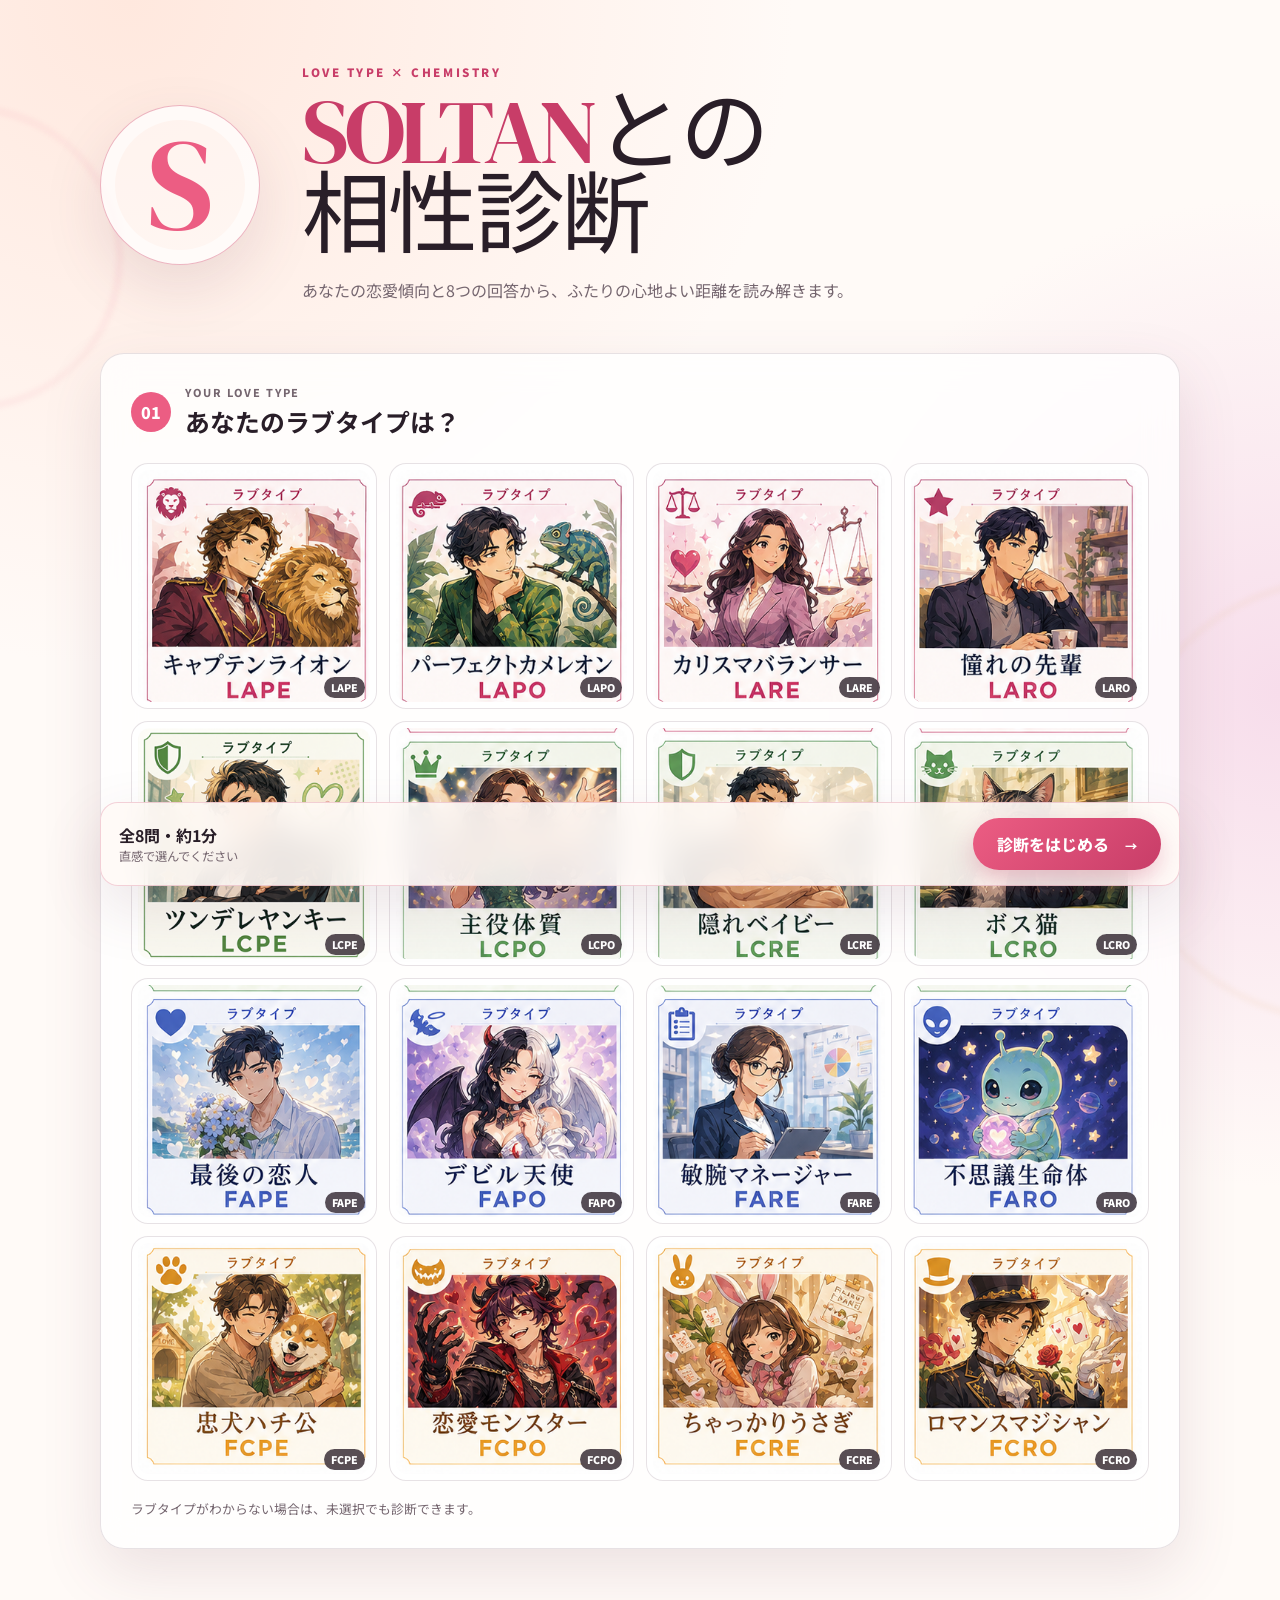
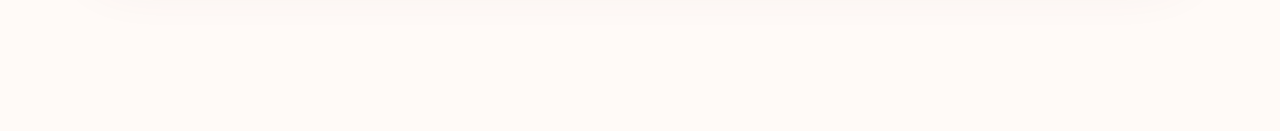
==== sites/soltan/index.html @ bca862c4 "Add soltan compatibility diagnosis site" ====
<!doctype html>
<html lang="ja">
  <head>
    <meta charset="UTF-8" />
    <meta name="viewport" content="width=device-width, initial-scale=1.0" />
    <meta name="description" content="ラブタイプと8つの質問から、推しライバーとの相性を診断します。" />
    <title>SOLTAN 相性診断</title>
    <link rel="preconnect" href="https://fonts.googleapis.com" />
    <link rel="preconnect" href="https://fonts.gstatic.com" crossorigin />
    <link href="https://fonts.googleapis.com/css2?family=DM+Serif+Display&family=Noto+Sans+JP:wght@400;500;700;900&display=swap" rel="stylesheet" />
    <link rel="stylesheet" href="styles.css" />
  </head>
  <body>
    <div class="ambient ambient-a" aria-hidden="true"></div>
    <div class="ambient ambient-b" aria-hidden="true"></div>

    <main class="app-shell">
      <section class="intro-view" id="introView">
        <header class="hero">
          <div class="hero-mark" aria-hidden="true">S</div>
          <div>
            <p class="eyebrow">LOVE TYPE × CHEMISTRY</p>
            <h1><span>SOLTAN</span>との<br />相性診断</h1>
            <p class="lead">あなたの恋愛傾向と8つの回答から、ふたりの心地よい距離を読み解きます。</p>
          </div>
        </header>

        <section class="selection-panel" aria-labelledby="loveHeading">
          <div class="section-heading">
            <span>01</span>
            <div>
              <p>YOUR LOVE TYPE</p>
              <h2 id="loveHeading">あなたのラブタイプは？</h2>
            </div>
          </div>
          <div class="love-grid" id="loveOptions"></div>
          <p class="selection-note">ラブタイプがわからない場合は、未選択でも診断できます。</p>
        </section>

        <div class="start-strip">
          <div><strong>全8問・約1分</strong><span>直感で選んでください</span></div>
          <button class="primary-button" id="startButton" type="button">診断をはじめる <span>→</span></button>
        </div>
      </section>

      <section class="quiz-view is-hidden" id="quizView" aria-live="polite">
        <header class="quiz-header">
          <button class="text-button" id="quitButton" type="button">← 最初に戻る</button>
          <span id="questionCounter">01 / 08</span>
        </header>
        <div class="progress-track"><div class="progress-fill" id="progressFill"></div></div>
        <article class="question-card">
          <p class="eyebrow">CHEMISTRY QUESTION</p>
          <h2 id="questionText"></h2>
          <div class="scale-labels"><span id="leftLabel"></span><span id="rightLabel"></span></div>
          <div class="answer-row" id="answerRow"></div>
        </article>
        <div class="quiz-actions">
          <button class="secondary-button" id="backButton" type="button">戻る</button>
          <button class="text-button" id="skipButton" type="button">スキップ</button>
        </div>
      </section>

      <section class="result-view is-hidden" id="resultView" aria-live="polite">
        <header class="result-heading">
          <p class="eyebrow">YOUR CHEMISTRY RESULT</p>
          <h2 id="resultCatch"></h2>
        </header>
        <div class="result-grid">
          <section class="score-card">
            <div class="score-ring" id="scoreRing"><div><strong id="scoreValue">0</strong><span>%</span></div></div>
            <p id="rankLabel"></p>
            <div class="type-chip" id="selectedType"></div>
          </section>
          <section class="result-copy-card">
            <p class="result-lead" id="resultLead"></p>
            <div class="insight-list" id="insightList"></div>
          </section>
        </div>
        <section class="axis-card">
          <div class="section-heading compact">
            <span>02</span><div><p>CHEMISTRY BALANCE</p><h2>ふたりの相性バランス</h2></div>
          </div>
          <div class="radar-wrap">
            <canvas id="radarCanvas" aria-label="ライバーとあなたの性格値比較レーダーチャート"></canvas>
            <div class="radar-legend" aria-hidden="true">
              <span class="legend-user">あなた</span>
              <span class="legend-liver">ライバー</span>
            </div>
          </div>
        </section>
        <section class="share-card-section">
          <div class="section-heading compact">
            <span>03</span><div><p>SAVE &amp; SHARE</p><h2>診断結果カード</h2></div>
          </div>
          <p class="share-description">画像を保存して、配信コメントやSNSで結果をシェアできます。</p>
          <div class="result-card-frame">
            <img id="resultCardImage" alt="SOLTAN相性診断の結果カード" />
          </div>
          <button class="primary-button card-download" id="downloadButton" type="button">結果カードを保存</button>
        </section>
        <div class="result-actions">
          <button class="primary-button" id="copyButton" type="button">結果をコピー</button>
          <button class="secondary-button" id="restartButton" type="button">もう一度診断</button>
        </div>
        <p class="provisional-note">※ 現在はライバー側の性格値に仮データを使用しています。</p>
      </section>
    </main>
    <script src="app.js"></script>
  </body>
</html>
---- sites/soltan/styles.css ----
:root {
  --ink: #291e28;
  --muted: #75666f;
  --paper: #fffaf7;
  --panel: rgba(255,255,255,.78);
  --pink: #ec5d83;
  --pink-dark: #c83d68;
  --peach: #ffb78f;
  --gold: #dca653;
  --line: rgba(84,49,70,.14);
  --shadow: 0 22px 60px rgba(107,62,82,.13);
}
* { box-sizing: border-box; }
html { scroll-behavior: smooth; }
body { margin: 0; min-height: 100vh; color: var(--ink); font-family: "Noto Sans JP", sans-serif; background: radial-gradient(circle at 10% 0%, #ffe8de 0, transparent 32%), radial-gradient(circle at 100% 40%, #f7ddeb 0, transparent 30%), var(--paper); }
button { font: inherit; }
.ambient { position: fixed; z-index: -1; border-radius: 50%; filter: blur(3px); opacity: .5; }
.ambient-a { width: 300px; height: 300px; top: 12%; left: -180px; border: 1px solid var(--pink); }
.ambient-b { width: 440px; height: 440px; right: -280px; bottom: -120px; border: 1px solid var(--gold); }
.app-shell { width: min(1080px, calc(100% - 32px)); margin: 0 auto; padding: 64px 0 80px; }
.is-hidden { display: none !important; }
.hero { display: grid; grid-template-columns: 160px 1fr; align-items: center; gap: 42px; margin-bottom: 48px; }
.hero-mark { display: grid; place-items: center; width: 160px; height: 160px; border: 1px solid rgba(200,61,104,.35); border-radius: 50%; color: var(--pink); font: 8rem/1 "DM Serif Display", serif; background: rgba(255,255,255,.42); box-shadow: inset 0 0 0 14px rgba(255,255,255,.55), var(--shadow); }
.eyebrow { margin: 0 0 10px; color: var(--pink-dark); font-size: .72rem; font-weight: 900; letter-spacing: .22em; }
h1,h2,p { margin-top: 0; }
h1 { margin-bottom: 18px; font: 400 clamp(2.8rem, 7vw, 5.8rem)/.93 "DM Serif Display", "Noto Sans JP", serif; letter-spacing: -.04em; }
h1 span { color: var(--pink-dark); }
.lead { max-width: 630px; margin-bottom: 0; color: var(--muted); font-size: 1rem; line-height: 1.9; }
.selection-panel,.question-card,.score-card,.result-copy-card,.axis-card,.share-card-section { border: 1px solid var(--line); border-radius: 24px; background: var(--panel); box-shadow: var(--shadow); backdrop-filter: blur(16px); }
.selection-panel { padding: 30px; }
.section-heading { display: flex; align-items: center; gap: 14px; margin-bottom: 24px; }
.section-heading > span { display: grid; flex: 0 0 40px; height: 40px; place-items: center; border-radius: 50%; color: white; font-weight: 900; background: var(--pink); }
.section-heading p { margin: 0 0 3px; color: var(--muted); font-size: .68rem; font-weight: 800; letter-spacing: .18em; }
.section-heading h2 { margin: 0; font-size: clamp(1.15rem, 2.8vw, 1.55rem); }
.love-grid { display: grid; grid-template-columns: repeat(4,minmax(0,1fr)); gap: 12px; }
.love-option { position: relative; aspect-ratio: 1; padding: 6px; border: 1px solid var(--line); border-radius: 17px; overflow: hidden; background: #fff; cursor: pointer; transition: transform .18s ease, box-shadow .18s ease, border-color .18s ease; }
.love-option:hover,.love-option:focus-visible { transform: translateY(-3px); box-shadow: 0 12px 28px rgba(107,62,82,.16); outline: none; }
.love-option.is-selected { border: 2px solid var(--pink); box-shadow: 0 0 0 4px rgba(236,93,131,.14); }
.love-option img { display: block; width: 100%; height: 100%; border-radius: 12px; object-fit: cover; }
.love-code { position: absolute; right: 11px; bottom: 10px; padding: 3px 7px; border-radius: 99px; color: white; font-size: .66rem; font-weight: 900; background: rgba(41,30,40,.78); backdrop-filter: blur(4px); }
.selection-note { margin: 18px 0 0; color: var(--muted); font-size: .8rem; }
.start-strip { position: sticky; z-index: 3; bottom: 14px; display: flex; align-items: center; justify-content: space-between; gap: 18px; margin-top: 18px; padding: 15px 18px; border: 1px solid rgba(200,61,104,.22); border-radius: 18px; background: rgba(255,250,247,.9); box-shadow: var(--shadow); backdrop-filter: blur(15px); }
.start-strip strong,.start-strip span { display: block; }
.start-strip span { color: var(--muted); font-size: .77rem; }
.primary-button,.secondary-button,.text-button { border: 0; cursor: pointer; }
.primary-button { padding: 14px 24px; border-radius: 99px; color: white; font-weight: 800; background: linear-gradient(135deg,var(--pink),var(--pink-dark)); box-shadow: 0 10px 22px rgba(200,61,104,.25); }
.primary-button span { display: inline; margin-left: 12px; color: inherit; }
.secondary-button { padding: 12px 22px; border: 1px solid var(--line); border-radius: 99px; color: var(--ink); font-weight: 700; background: white; }
.text-button { padding: 8px; color: var(--muted); background: transparent; }
.quiz-view { width: min(780px,100%); margin: 5vh auto 0; }
.quiz-header,.quiz-actions { display: flex; align-items: center; justify-content: space-between; }
.quiz-header > span { color: var(--pink-dark); font-weight: 900; letter-spacing: .1em; }
.progress-track { height: 5px; margin: 18px 0 36px; border-radius: 99px; overflow: hidden; background: #eadfe2; }
.progress-fill { height: 100%; width: 0; border-radius: inherit; background: linear-gradient(90deg,var(--peach),var(--pink)); transition: width .25s ease; }
.question-card { padding: clamp(28px,6vw,60px); text-align: center; }
.question-card h2 { min-height: 3.1em; margin: 24px auto 50px; font-size: clamp(1.4rem,4vw,2.2rem); line-height: 1.55; }
.scale-labels { display: flex; justify-content: space-between; gap: 24px; color: var(--muted); font-size: .82rem; font-weight: 700; }
.scale-labels span { width: 42%; }
.scale-labels span:first-child { text-align: left; }.scale-labels span:last-child { text-align: right; }
.answer-row { display: flex; align-items: center; justify-content: center; gap: clamp(8px,3vw,22px); margin-top: 18px; }
.answer-button { display: grid; width: clamp(46px,9vw,64px); aspect-ratio: 1; place-items: center; border: 1px solid rgba(200,61,104,.25); border-radius: 50%; color: var(--pink-dark); font-weight: 900; background: white; cursor: pointer; transition: .18s ease; }
.answer-button:nth-child(3) { width: clamp(38px,7vw,52px); color: var(--muted); border-color: var(--line); }
.answer-button:hover,.answer-button.is-selected { transform: scale(1.08); color: white; border-color: var(--pink); background: var(--pink); }
.quiz-actions { margin-top: 22px; }
.result-view { width: min(920px,100%); margin: 0 auto; }
.result-heading { margin-bottom: 28px; text-align: center; }
.result-heading h2 { max-width: 880px; margin-right: auto; margin-left: auto; font: 400 clamp(2.1rem,5vw,3.6rem)/1.2 "DM Serif Display", "Noto Sans JP", serif; text-wrap: balance; }
.result-grid { display: grid; grid-template-columns: .8fr 1.2fr; gap: 18px; }
.score-card,.result-copy-card,.axis-card { padding: clamp(24px,4vw,38px); }
.score-card { text-align: center; }
.score-ring { display: grid; width: 190px; aspect-ratio: 1; margin: 0 auto 20px; place-items: center; border-radius: 50%; background: conic-gradient(var(--pink) 0deg,#eadfe2 0deg); }
.score-ring > div { display: flex; align-items: center; justify-content: center; width: 150px; aspect-ratio: 1; border-radius: 50%; background: white; }
.score-ring strong { font: 400 4.3rem/1 "DM Serif Display",serif; }.score-ring span { margin: 22px 0 0 3px; color: var(--pink-dark); font-weight: 900; }
#rankLabel { margin-bottom: 16px; color: var(--pink-dark); font-weight: 900; }
.type-chip { min-height: 28px; color: var(--muted); font-size: .82rem; }
.result-lead { font-size: 1.05rem; font-weight: 700; line-height: 1.8; }
.insight-list { display: grid; gap: 12px; }
.insight { padding: 14px 16px; border-left: 3px solid var(--peach); border-radius: 0 12px 12px 0; background: rgba(255,240,232,.65); }
.insight strong { display: block; margin-bottom: 3px; font-size: .78rem; color: var(--pink-dark); }.insight p { margin: 0; font-size: .88rem; line-height: 1.65; }
.axis-card { margin-top: 18px; }.section-heading.compact { margin-bottom: 22px; }
.radar-wrap { display: grid; justify-items: center; margin: 0 auto 34px; }
#radarCanvas { display: block; width: min(100%,560px); height: auto; aspect-ratio: 1; }
.radar-legend { display: flex; justify-content: center; gap: 24px; margin-top: 8px; color: var(--muted); font-size: .78rem; font-weight: 800; }
.radar-legend span::before { content: ""; display: inline-block; width: 22px; height: 4px; margin-right: 7px; border-radius: 99px; vertical-align: middle; }
.legend-user::before { background: #ec5d83; }
.legend-liver::before { background: #5b7fd8; }
.share-card-section { margin-top: 18px; padding: clamp(24px,4vw,38px); text-align: center; }
.share-card-section .section-heading { text-align: left; }
.share-description { margin: -10px 0 24px; color: var(--muted); font-size: .84rem; }
.result-card-frame { width: min(100%,430px); margin: 0 auto 20px; padding: 10px; border: 1px solid var(--line); border-radius: 22px; background: #fff; box-shadow: 0 18px 45px rgba(107,62,82,.15); }
.result-card-frame img { display: block; width: 100%; border-radius: 14px; background: #fff8f4; }
.card-download { min-width: 220px; }
.result-actions { display: flex; justify-content: center; gap: 12px; margin-top: 24px; }
.provisional-note { margin: 18px 0 0; color: var(--muted); font-size: .74rem; text-align: center; }
@media (max-width:700px) {
  .app-shell { width: min(100% - 22px,1080px); padding-top: 32px; }
  .hero { grid-template-columns: 78px 1fr; gap: 18px; }.hero-mark { width: 78px;height:78px;font-size:3.8rem;box-shadow:inset 0 0 0 7px rgba(255,255,255,.55),var(--shadow); }
  .selection-panel { padding: 16px; }.love-grid { gap: 7px; }.love-option { padding: 3px; border-radius: 10px; }.love-option img { border-radius: 7px; }.love-code { right:6px;bottom:6px;padding:2px 5px;font-size:.55rem; }
  .start-strip { padding: 12px; }.start-strip > div { display:none; }.primary-button { width:100%; }
  .result-grid { grid-template-columns:1fr; }.question-card h2 { margin-bottom:36px; }
  .radar-wrap { margin-bottom: 26px; }
  .result-actions { flex-direction:column; }.result-actions .secondary-button { width:100%; }
  .card-download { width: 100%; }
}
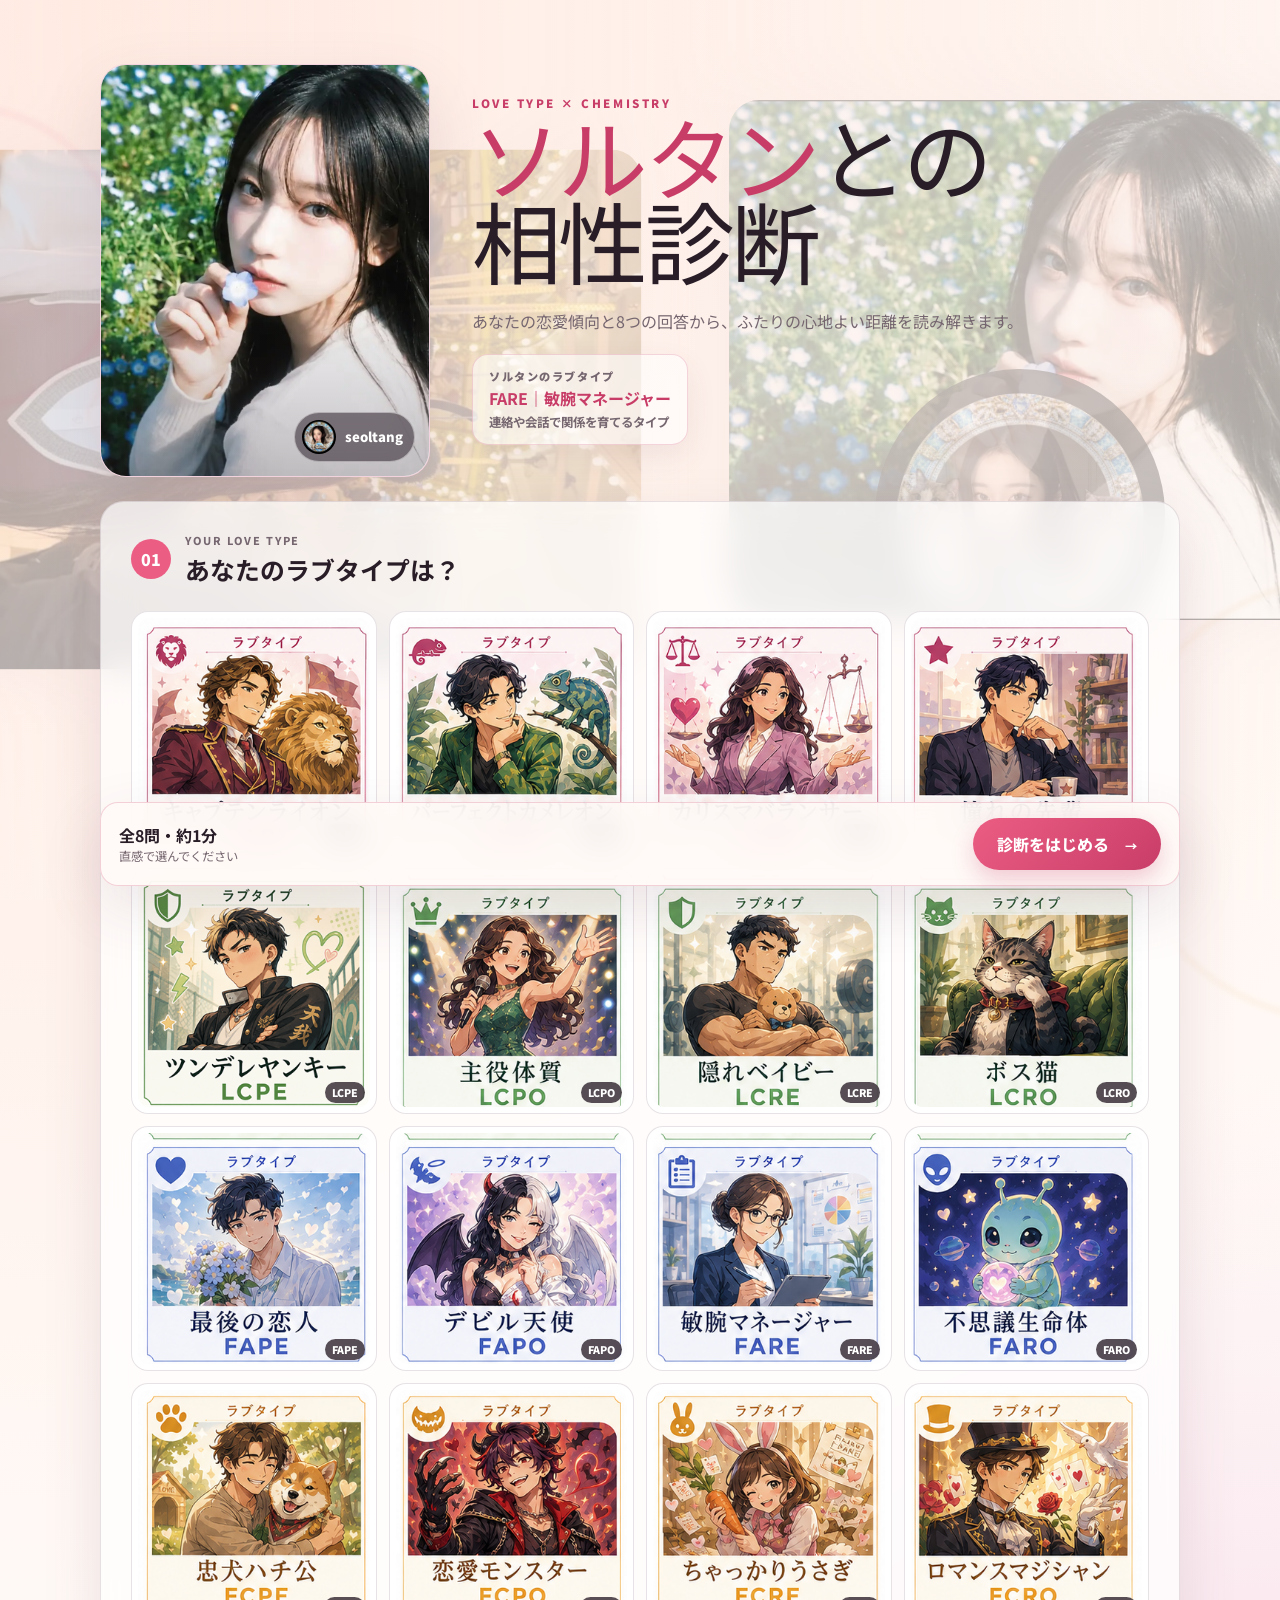
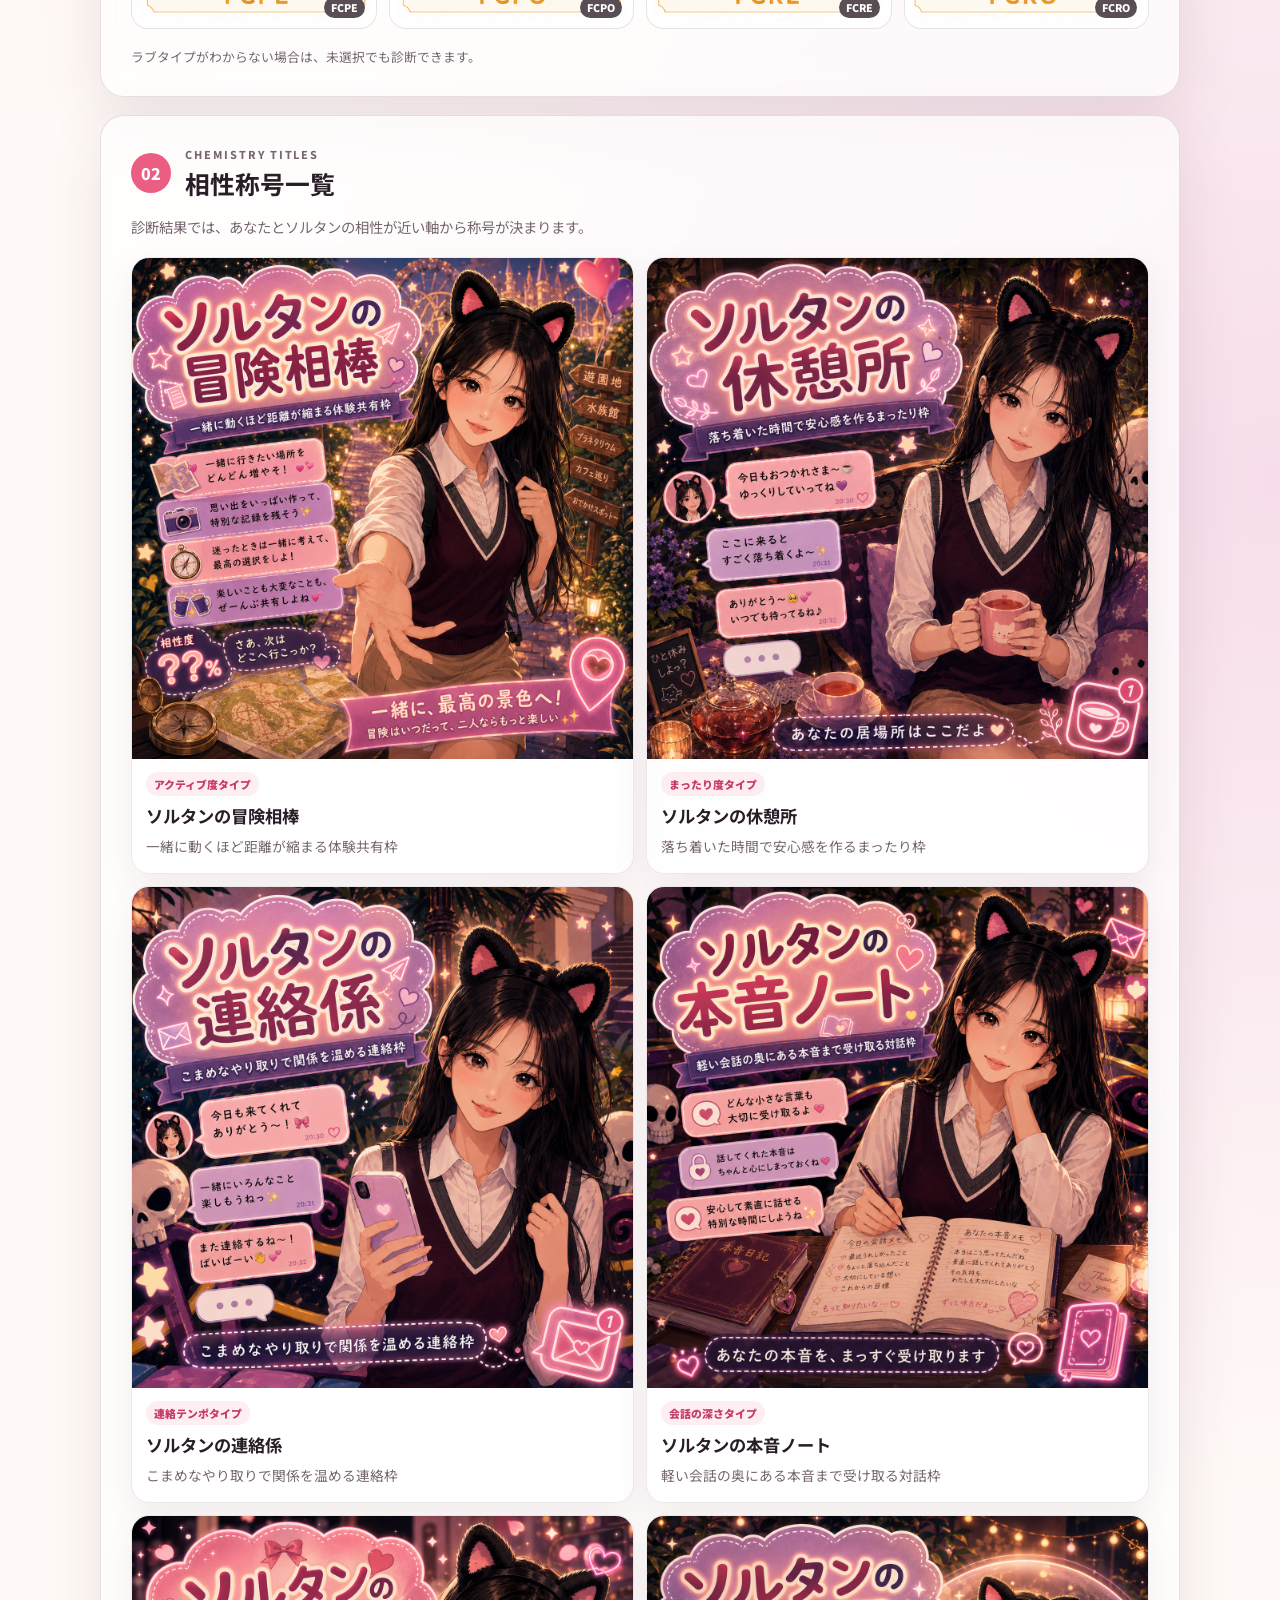
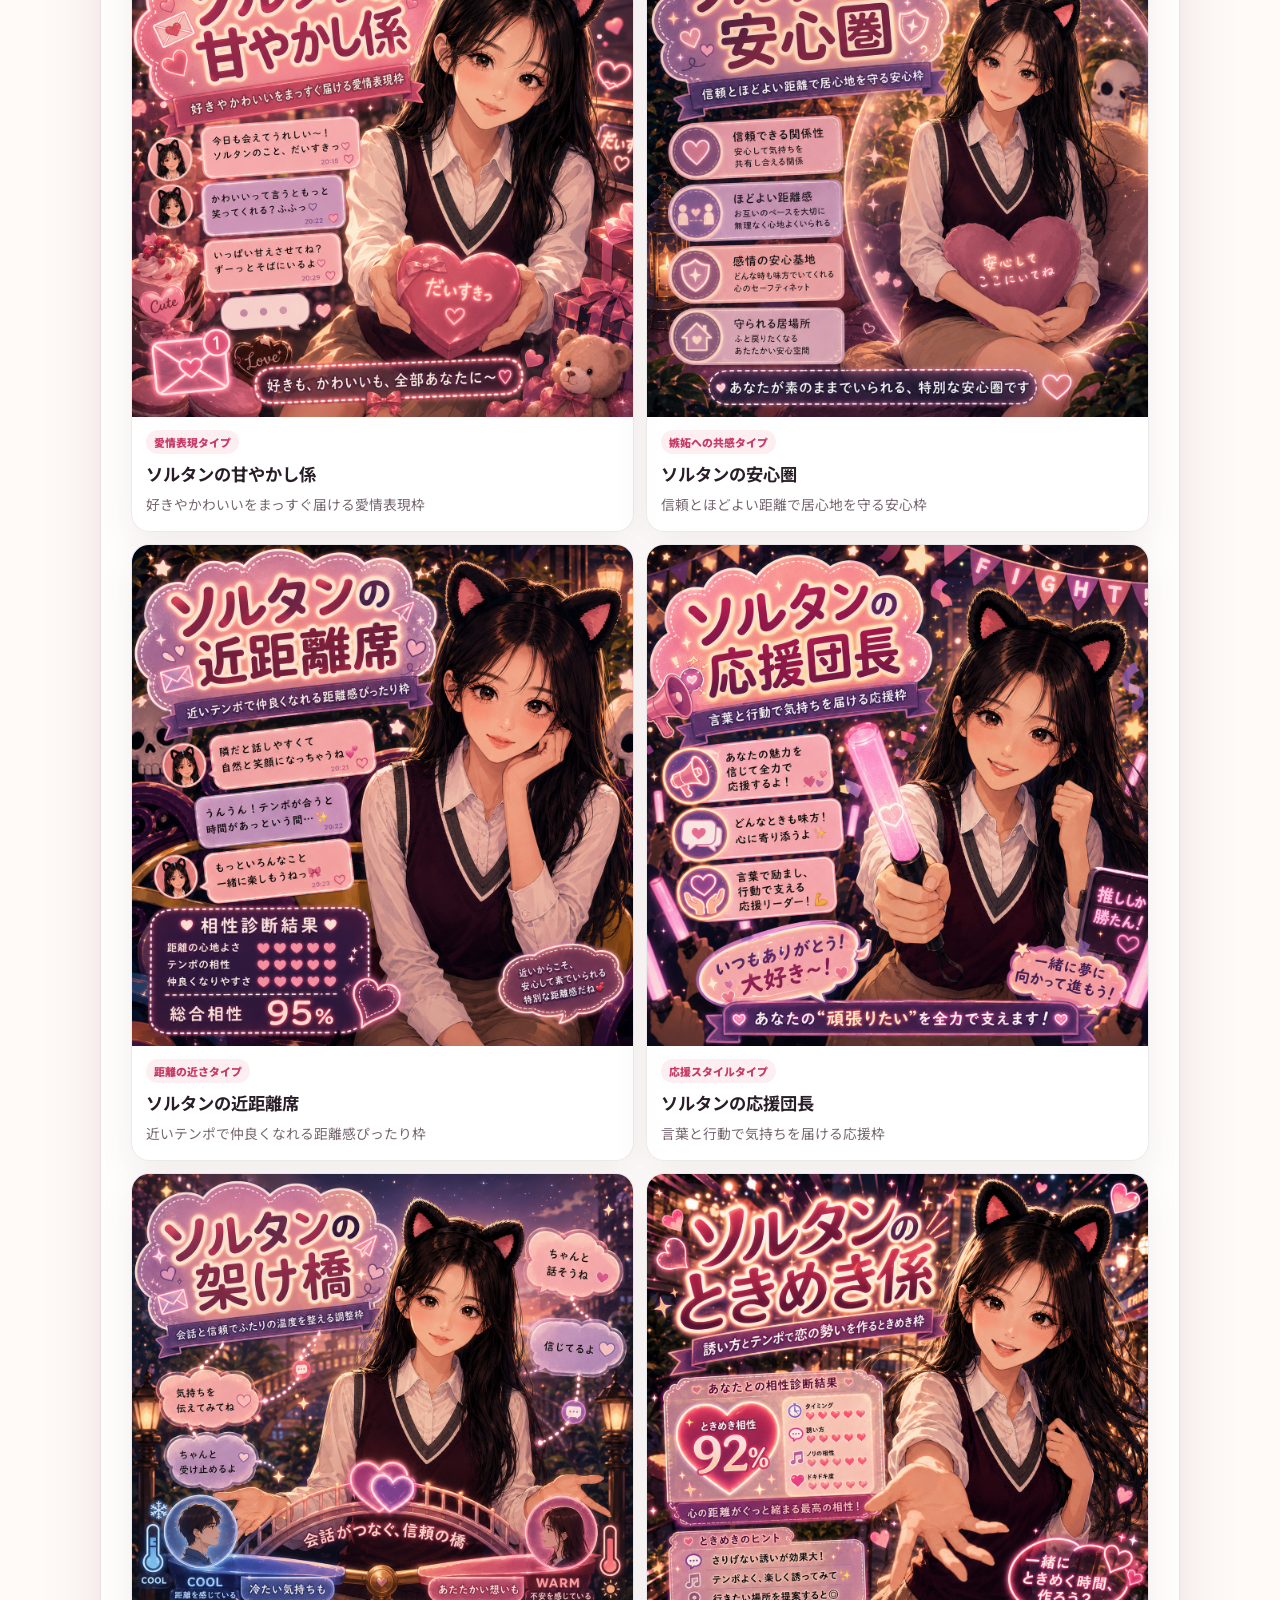
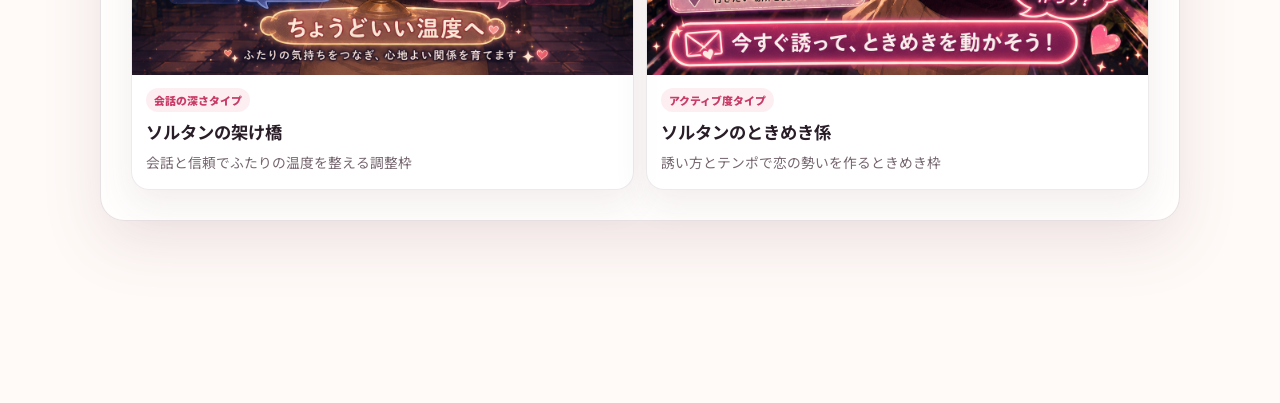
==== commit 074a4982: "Enhance Soltan compatibility site" ====
--- a/sites/soltan/index.html
+++ b/sites/soltan/index.html
@@ -3,8 +3,8 @@
   <head>
     <meta charset="UTF-8" />
     <meta name="viewport" content="width=device-width, initial-scale=1.0" />
-    <meta name="description" content="ラブタイプと8つの質問から、推しライバーとの相性を診断します。" />
-    <title>SOLTAN 相性診断</title>
+    <meta name="description" content="ラブタイプと8つの質問から、ソルタンとの相性を診断します。" />
+    <title>ソルタン 相性診断</title>
     <link rel="preconnect" href="https://fonts.googleapis.com" />
     <link rel="preconnect" href="https://fonts.gstatic.com" crossorigin />
     <link href="https://fonts.googleapis.com/css2?family=DM+Serif+Display&family=Noto+Sans+JP:wght@400;500;700;900&display=swap" rel="stylesheet" />
@@ -13,15 +13,31 @@
   <body>
     <div class="ambient ambient-a" aria-hidden="true"></div>
     <div class="ambient ambient-b" aria-hidden="true"></div>
+    <div class="photo-backdrop" aria-hidden="true">
+      <img src="etc/IMG_8865.PNG" alt="" />
+      <img src="etc/IMG_8866.PNG" alt="" />
+      <img src="etc/IMG_8875.PNG" alt="" />
+    </div>
 
     <main class="app-shell">
       <section class="intro-view" id="introView">
         <header class="hero">
-          <div class="hero-mark" aria-hidden="true">S</div>
+          <figure class="hero-photo">
+            <img class="is-rotated-photo" src="etc/IMG_8865.PNG" alt="ソルタンのプロフィール写真" />
+            <figcaption>
+              <img src="etc/IMG_8875.PNG" alt="" />
+              <span>seoltang</span>
+            </figcaption>
+          </figure>
           <div>
             <p class="eyebrow">LOVE TYPE × CHEMISTRY</p>
-            <h1><span>SOLTAN</span>との<br />相性診断</h1>
+            <h1><span>ソルタン</span>との<br />相性診断</h1>
             <p class="lead">あなたの恋愛傾向と8つの回答から、ふたりの心地よい距離を読み解きます。</p>
+            <div class="liver-profile-chip" aria-label="ソルタンのラブタイプ">
+              <span>ソルタンのラブタイプ</span>
+              <strong id="liverLoveType">FARE｜敏腕マネージャー</strong>
+              <small>連絡や会話で関係を育てるタイプ</small>
+            </div>
           </div>
         </header>
 
@@ -35,6 +51,18 @@
           </div>
           <div class="love-grid" id="loveOptions"></div>
           <p class="selection-note">ラブタイプがわからない場合は、未選択でも診断できます。</p>
+        </section>
+
+        <section class="role-list-panel" aria-labelledby="roleListHeading">
+          <div class="section-heading compact">
+            <span>02</span>
+            <div>
+              <p>CHEMISTRY TITLES</p>
+              <h2 id="roleListHeading">相性称号一覧</h2>
+            </div>
+          </div>
+          <p class="role-list-lead">診断結果では、あなたとソルタンの相性が近い軸から称号が決まります。</p>
+          <div class="role-list-grid" id="roleList"></div>
         </section>
 
         <div class="start-strip">
@@ -73,6 +101,14 @@
             <div class="type-chip" id="selectedType"></div>
           </section>
           <section class="result-copy-card">
+            <div class="role-result">
+              <img id="roleImage" alt="" />
+              <div>
+                <span>あなたの称号</span>
+                <h3 id="roleName"></h3>
+                <p id="roleTagline"></p>
+              </div>
+            </div>
             <p class="result-lead" id="resultLead"></p>
             <div class="insight-list" id="insightList"></div>
           </section>
@@ -82,10 +118,10 @@
             <span>02</span><div><p>CHEMISTRY BALANCE</p><h2>ふたりの相性バランス</h2></div>
           </div>
           <div class="radar-wrap">
-            <canvas id="radarCanvas" aria-label="ライバーとあなたの性格値比較レーダーチャート"></canvas>
+            <canvas id="radarCanvas" aria-label="ソルタンとあなたの性格値比較レーダーチャート"></canvas>
             <div class="radar-legend" aria-hidden="true">
               <span class="legend-user">あなた</span>
-              <span class="legend-liver">ライバー</span>
+              <span class="legend-liver">ソルタン</span>
             </div>
           </div>
         </section>
@@ -95,7 +131,7 @@
           </div>
           <p class="share-description">画像を保存して、配信コメントやSNSで結果をシェアできます。</p>
           <div class="result-card-frame">
-            <img id="resultCardImage" alt="SOLTAN相性診断の結果カード" />
+            <img id="resultCardImage" alt="ソルタン相性診断の結果カード" />
           </div>
           <button class="primary-button card-download" id="downloadButton" type="button">結果カードを保存</button>
         </section>
@@ -103,7 +139,7 @@
           <button class="primary-button" id="copyButton" type="button">結果をコピー</button>
           <button class="secondary-button" id="restartButton" type="button">もう一度診断</button>
         </div>
-        <p class="provisional-note">※ 現在はライバー側の性格値に仮データを使用しています。</p>
+        <p class="provisional-note">※ ライバー側はソルタンの回答データを使用しています。</p>
       </section>
     </main>
     <script src="app.js"></script>
--- a/sites/soltan/styles.css
+++ b/sites/soltan/styles.css
@@ -2,7 +2,7 @@
   --ink: #291e28;
   --muted: #75666f;
   --paper: #fffaf7;
-  --panel: rgba(255,255,255,.78);
+  --panel: rgba(255,255,255,.7);
   --pink: #ec5d83;
   --pink-dark: #c83d68;
   --peach: #ffb78f;
@@ -17,17 +17,33 @@
 .ambient { position: fixed; z-index: -1; border-radius: 50%; filter: blur(3px); opacity: .5; }
 .ambient-a { width: 300px; height: 300px; top: 12%; left: -180px; border: 1px solid var(--pink); }
 .ambient-b { width: 440px; height: 440px; right: -280px; bottom: -120px; border: 1px solid var(--gold); }
+.photo-backdrop { position: fixed; inset: 0; z-index: -2; pointer-events: none; overflow: hidden; opacity: .46; }
+.photo-backdrop::after { content: ""; position: absolute; inset: 0; background: linear-gradient(90deg, rgba(255,250,247,.34), rgba(255,250,247,.58) 46%, rgba(255,250,247,.28)); }
+.photo-backdrop img { position: absolute; display: block; width: min(42vw, 520px); border-radius: 30px; object-fit: cover; filter: saturate(.95) contrast(.98); box-shadow: 0 24px 70px rgba(107,62,82,.13); }
+.photo-backdrop img:nth-child(1) { top: 2%; right: -4%; transform: rotate(90deg); }
+.photo-backdrop img:nth-child(2) { bottom: 5%; left: -5%; transform: rotate(90deg); }
+.photo-backdrop img:nth-child(3) { top: 41%; right: 9%; width: min(24vw, 290px); opacity: .72; border-radius: 50%; }
 .app-shell { width: min(1080px, calc(100% - 32px)); margin: 0 auto; padding: 64px 0 80px; }
 .is-hidden { display: none !important; }
-.hero { display: grid; grid-template-columns: 160px 1fr; align-items: center; gap: 42px; margin-bottom: 48px; }
-.hero-mark { display: grid; place-items: center; width: 160px; height: 160px; border: 1px solid rgba(200,61,104,.35); border-radius: 50%; color: var(--pink); font: 8rem/1 "DM Serif Display", serif; background: rgba(255,255,255,.42); box-shadow: inset 0 0 0 14px rgba(255,255,255,.55), var(--shadow); }
+.hero { display: grid; grid-template-columns: minmax(220px, 330px) 1fr; align-items: center; gap: 42px; margin-bottom: 24px; }
+.hero-photo { position: relative; margin: 0; overflow: hidden; border: 1px solid rgba(200,61,104,.22); border-radius: 26px; background: #fff; box-shadow: var(--shadow); aspect-ratio: 4 / 5; }
+.hero-photo > img { display: block; width: 100%; height: 100%; object-fit: cover; object-position: center 34%; }
+.hero-photo > img.is-rotated-photo { position: absolute; inset: 50% auto auto 50%; width: auto; height: 136%; max-width: none; transform: translate(-50%,-50%) rotate(90deg); object-fit: cover; }
+.hero-photo::after { content: ""; position: absolute; inset: 0; pointer-events: none; background: linear-gradient(180deg, transparent 52%, rgba(41,30,40,.28)); }
+.hero-photo figcaption { position: absolute; right: 14px; bottom: 14px; z-index: 1; display: flex; align-items: center; gap: 9px; padding: 7px 11px 7px 7px; border: 1px solid rgba(255,255,255,.45); border-radius: 999px; color: #fff; font-size: .82rem; font-weight: 900; background: rgba(41,30,40,.54); backdrop-filter: blur(10px); }
+.hero-photo figcaption img { width: 34px; height: 34px; border-radius: 50%; object-fit: cover; background: #fff; }
 .eyebrow { margin: 0 0 10px; color: var(--pink-dark); font-size: .72rem; font-weight: 900; letter-spacing: .22em; }
 h1,h2,p { margin-top: 0; }
 h1 { margin-bottom: 18px; font: 400 clamp(2.8rem, 7vw, 5.8rem)/.93 "DM Serif Display", "Noto Sans JP", serif; letter-spacing: -.04em; }
 h1 span { color: var(--pink-dark); }
 .lead { max-width: 630px; margin-bottom: 0; color: var(--muted); font-size: 1rem; line-height: 1.9; }
-.selection-panel,.question-card,.score-card,.result-copy-card,.axis-card,.share-card-section { border: 1px solid var(--line); border-radius: 24px; background: var(--panel); box-shadow: var(--shadow); backdrop-filter: blur(16px); }
+.liver-profile-chip { display: grid; width: fit-content; gap: 4px; margin-top: 18px; padding: 13px 16px; border: 1px solid rgba(200,61,104,.2); border-radius: 16px; background: rgba(255,255,255,.58); box-shadow: 0 12px 30px rgba(107,62,82,.09); }
+.liver-profile-chip span { color: var(--muted); font-size: .7rem; font-weight: 900; letter-spacing: .14em; }
+.liver-profile-chip strong { color: var(--pink-dark); font-size: 1rem; line-height: 1.3; }
+.liver-profile-chip small { color: var(--muted); font-size: .78rem; font-weight: 700; }
+.selection-panel,.role-list-panel,.question-card,.score-card,.result-copy-card,.axis-card,.share-card-section { border: 1px solid var(--line); border-radius: 24px; background: var(--panel); box-shadow: var(--shadow); backdrop-filter: blur(16px); }
 .selection-panel { padding: 30px; }
+.role-list-panel { margin-top: 18px; padding: 30px; }
 .section-heading { display: flex; align-items: center; gap: 14px; margin-bottom: 24px; }
 .section-heading > span { display: grid; flex: 0 0 40px; height: 40px; place-items: center; border-radius: 50%; color: white; font-weight: 900; background: var(--pink); }
 .section-heading p { margin: 0 0 3px; color: var(--muted); font-size: .68rem; font-weight: 800; letter-spacing: .18em; }
@@ -39,6 +55,14 @@
 .love-option img { display: block; width: 100%; height: 100%; border-radius: 12px; object-fit: cover; }
 .love-code { position: absolute; right: 11px; bottom: 10px; padding: 3px 7px; border-radius: 99px; color: white; font-size: .66rem; font-weight: 900; background: rgba(41,30,40,.78); backdrop-filter: blur(4px); }
 .selection-note { margin: 18px 0 0; color: var(--muted); font-size: .8rem; }
+.role-list-lead { margin: -8px 0 18px; color: var(--muted); font-size: .9rem; line-height: 1.7; }
+.role-list-grid { display: grid; grid-template-columns: repeat(2,minmax(0,1fr)); gap: 12px; }
+.role-list-card { display: grid; overflow: hidden; border: 1px solid rgba(84,49,70,.1); border-radius: 18px; background: rgba(255,255,255,.72); box-shadow: 0 14px 34px rgba(107,62,82,.09); }
+.role-list-card img { display: block; width: 100%; aspect-ratio: 1 / 1; object-fit: contain; background: #fff; }
+.role-list-card div { display: grid; gap: 8px; min-width: 0; padding: 13px 14px 15px; }
+.role-list-card strong { color: var(--ink); font-size: 1.08rem; line-height: 1.35; }
+.role-list-card p { margin: 0; color: var(--muted); font-size: .86rem; line-height: 1.65; }
+.role-list-card span { width: fit-content; padding: 4px 8px; border-radius: 99px; color: var(--pink-dark); background: rgba(236,93,131,.1); font-size: .68rem; font-weight: 900; }
 .start-strip { position: sticky; z-index: 3; bottom: 14px; display: flex; align-items: center; justify-content: space-between; gap: 18px; margin-top: 18px; padding: 15px 18px; border: 1px solid rgba(200,61,104,.22); border-radius: 18px; background: rgba(255,250,247,.9); box-shadow: var(--shadow); backdrop-filter: blur(15px); }
 .start-strip strong,.start-strip span { display: block; }
 .start-strip span { color: var(--muted); font-size: .77rem; }
@@ -73,6 +97,12 @@
 .score-ring strong { font: 400 4.3rem/1 "DM Serif Display",serif; }.score-ring span { margin: 22px 0 0 3px; color: var(--pink-dark); font-weight: 900; }
 #rankLabel { margin-bottom: 16px; color: var(--pink-dark); font-weight: 900; }
 .type-chip { min-height: 28px; color: var(--muted); font-size: .82rem; }
+.role-result { display: grid; gap: 14px; margin-bottom: 18px; padding: 14px; border: 1px solid rgba(200,61,104,.18); border-radius: 20px; background: rgba(255,240,232,.62); }
+.role-result img { display: block; width: 100%; aspect-ratio: 1 / 1; border-radius: 16px; object-fit: contain; object-position: center; background: #fff; box-shadow: 0 16px 34px rgba(107,62,82,.16); }
+.role-result div { display: grid; gap: 5px; }
+.role-result span { color: var(--pink-dark); font-size: .72rem; font-weight: 900; letter-spacing: .16em; }
+.role-result h3 { margin: 0; font-size: clamp(1.25rem,3vw,1.7rem); line-height: 1.25; }
+.role-result p { margin: 0; color: var(--muted); font-size: .9rem; font-weight: 700; line-height: 1.6; }
 .result-lead { font-size: 1.05rem; font-weight: 700; line-height: 1.8; }
 .insight-list { display: grid; gap: 12px; }
 .insight { padding: 14px 16px; border-left: 3px solid var(--peach); border-radius: 0 12px 12px 0; background: rgba(255,240,232,.65); }
@@ -87,15 +117,21 @@
 .share-card-section { margin-top: 18px; padding: clamp(24px,4vw,38px); text-align: center; }
 .share-card-section .section-heading { text-align: left; }
 .share-description { margin: -10px 0 24px; color: var(--muted); font-size: .84rem; }
-.result-card-frame { width: min(100%,430px); margin: 0 auto 20px; padding: 10px; border: 1px solid var(--line); border-radius: 22px; background: #fff; box-shadow: 0 18px 45px rgba(107,62,82,.15); }
+.result-card-frame { width: min(100%,560px); margin: 0 auto 20px; padding: 10px; border: 1px solid var(--line); border-radius: 22px; background: #fff; box-shadow: 0 18px 45px rgba(107,62,82,.15); }
 .result-card-frame img { display: block; width: 100%; border-radius: 14px; background: #fff8f4; }
 .card-download { min-width: 220px; }
 .result-actions { display: flex; justify-content: center; gap: 12px; margin-top: 24px; }
 .provisional-note { margin: 18px 0 0; color: var(--muted); font-size: .74rem; text-align: center; }
 @media (max-width:700px) {
   .app-shell { width: min(100% - 22px,1080px); padding-top: 32px; }
-  .hero { grid-template-columns: 78px 1fr; gap: 18px; }.hero-mark { width: 78px;height:78px;font-size:3.8rem;box-shadow:inset 0 0 0 7px rgba(255,255,255,.55),var(--shadow); }
-  .selection-panel { padding: 16px; }.love-grid { gap: 7px; }.love-option { padding: 3px; border-radius: 10px; }.love-option img { border-radius: 7px; }.love-code { right:6px;bottom:6px;padding:2px 5px;font-size:.55rem; }
+  .hero { grid-template-columns: 118px 1fr; gap: 16px; align-items: start; }
+  .hero-photo { border-radius: 18px; aspect-ratio: 3 / 4; }
+  .hero-photo figcaption { left: 8px; right: 8px; bottom: 8px; justify-content: center; padding: 6px; font-size: .68rem; }
+  .hero-photo figcaption img { width: 24px; height: 24px; }
+  .photo-backdrop { opacity: .28; }
+  .photo-backdrop img { width: 72vw; }
+  .photo-backdrop img:nth-child(3) { display: none; }
+  .selection-panel,.role-list-panel { padding: 16px; }.love-grid { gap: 7px; }.role-list-grid { grid-template-columns:1fr; }.love-option { padding: 3px; border-radius: 10px; }.love-option img { border-radius: 7px; }.love-code { right:6px;bottom:6px;padding:2px 5px;font-size:.55rem; }
   .start-strip { padding: 12px; }.start-strip > div { display:none; }.primary-button { width:100%; }
   .result-grid { grid-template-columns:1fr; }.question-card h2 { margin-bottom:36px; }
   .radar-wrap { margin-bottom: 26px; }
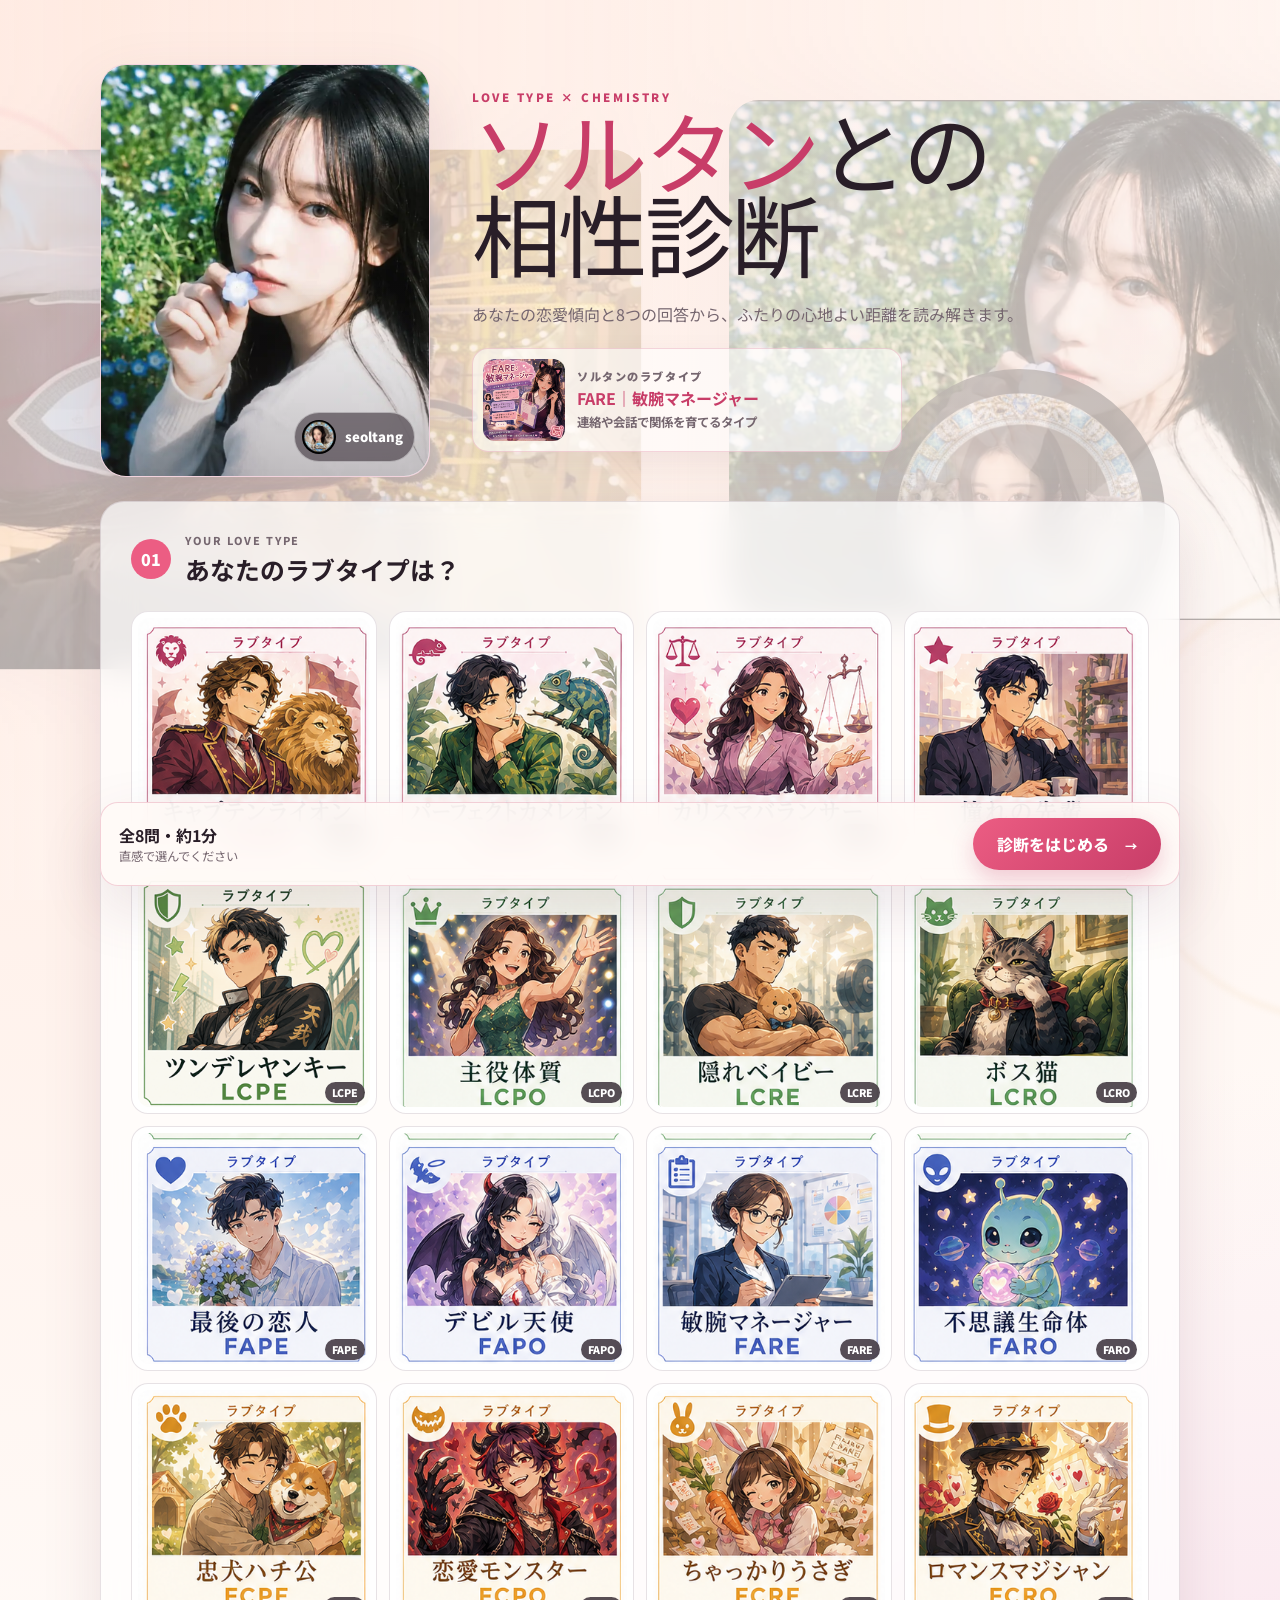
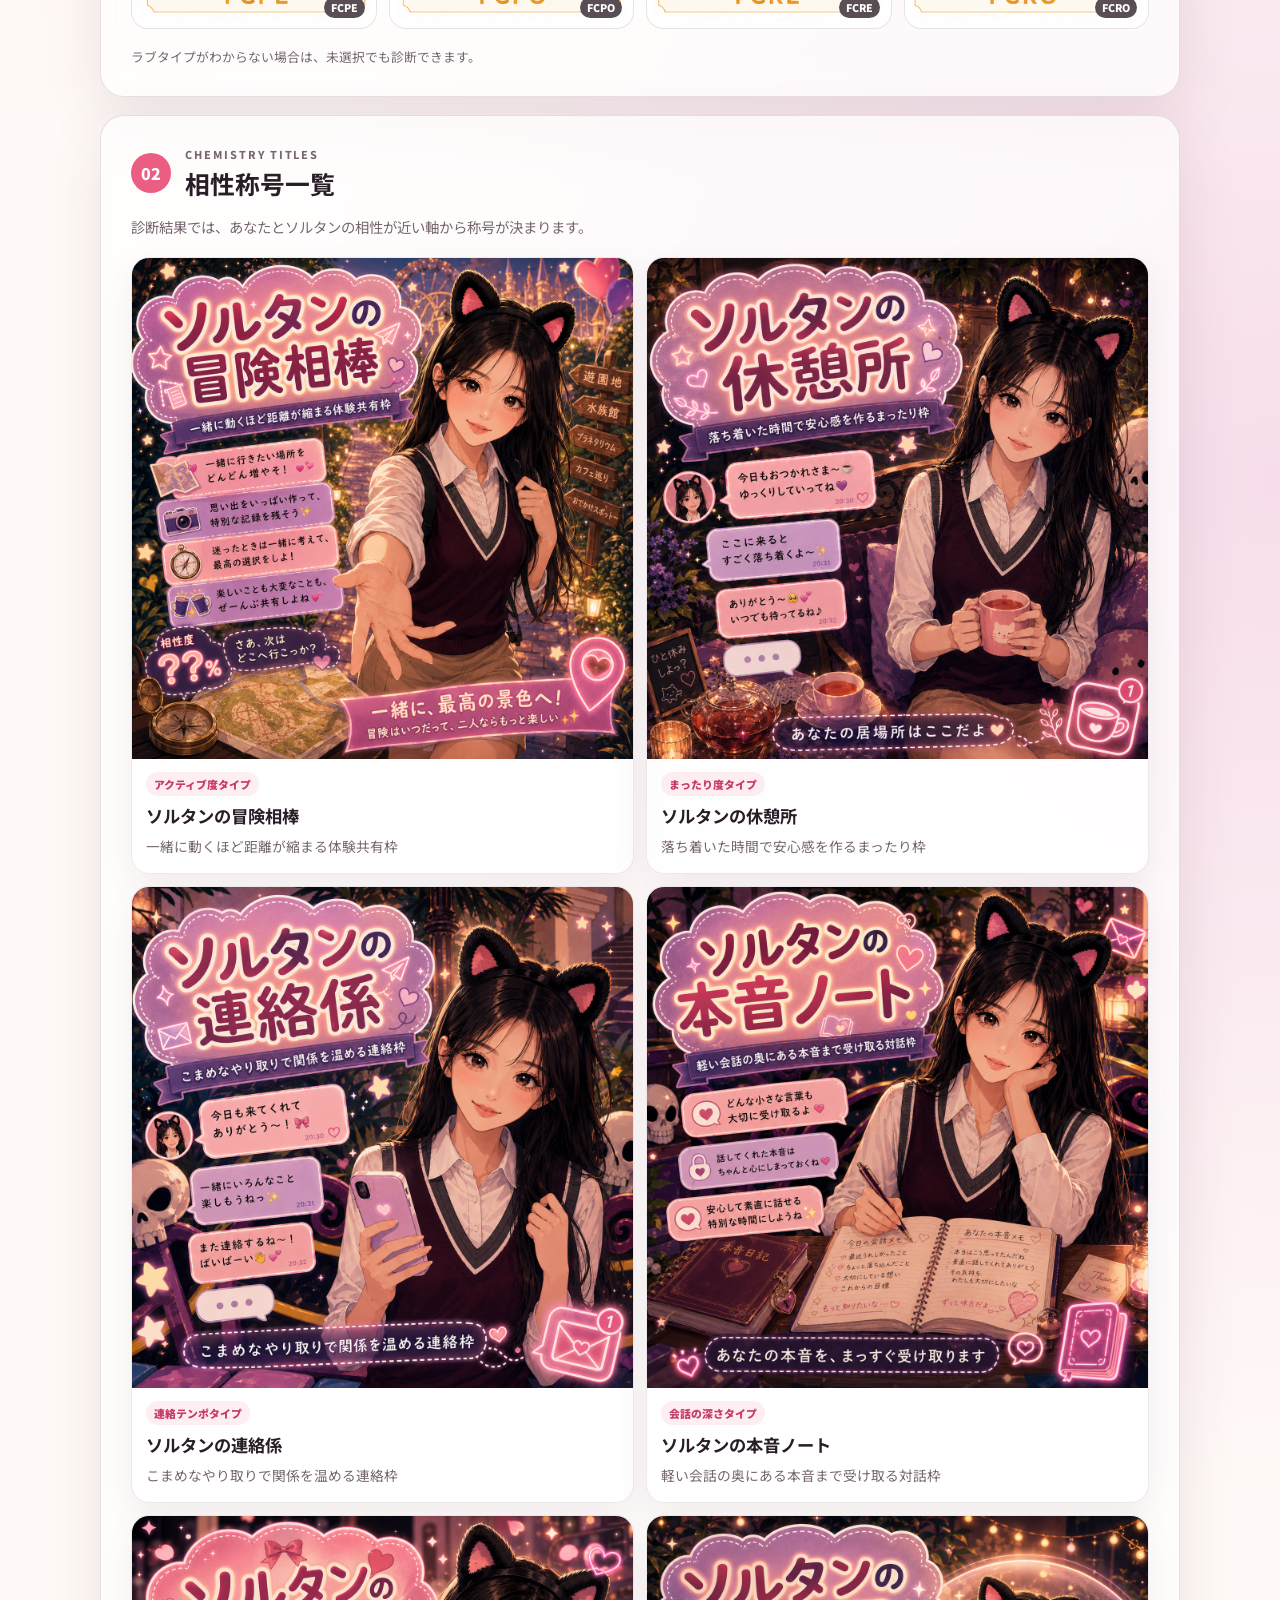
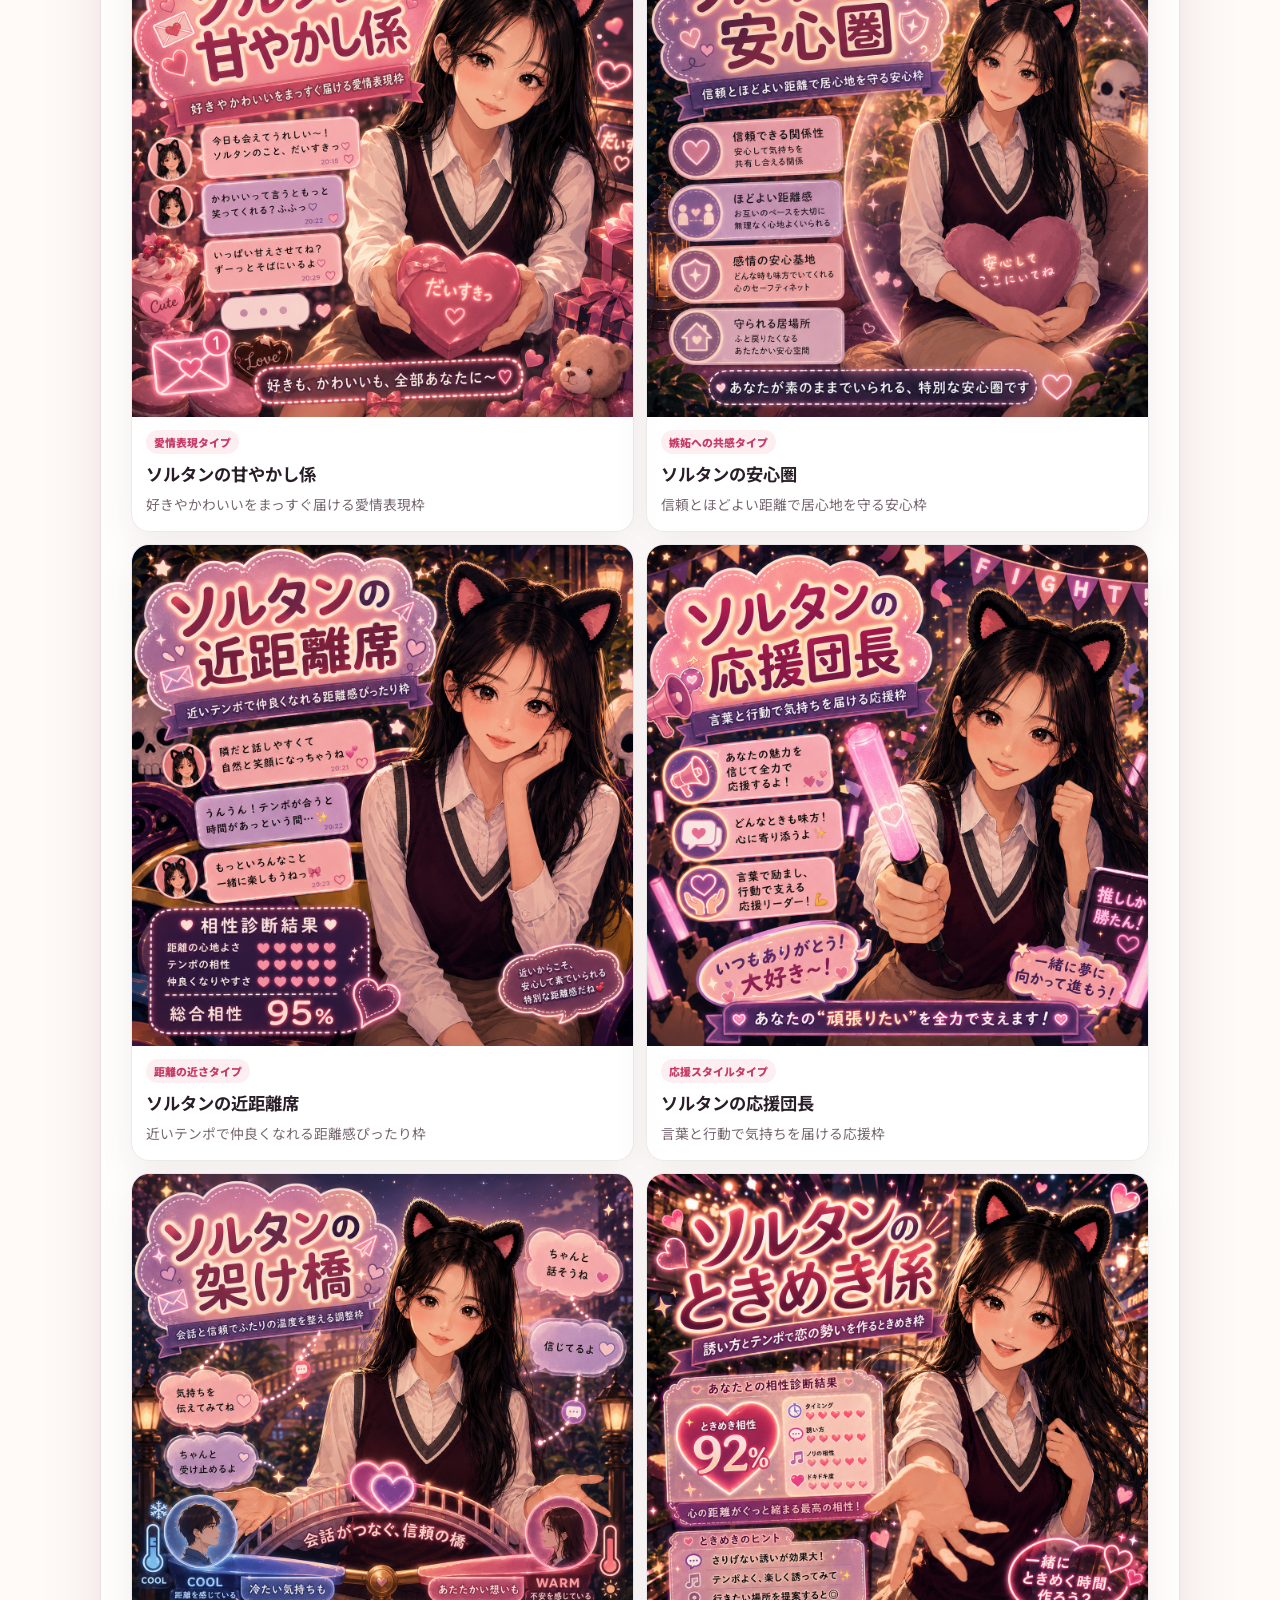
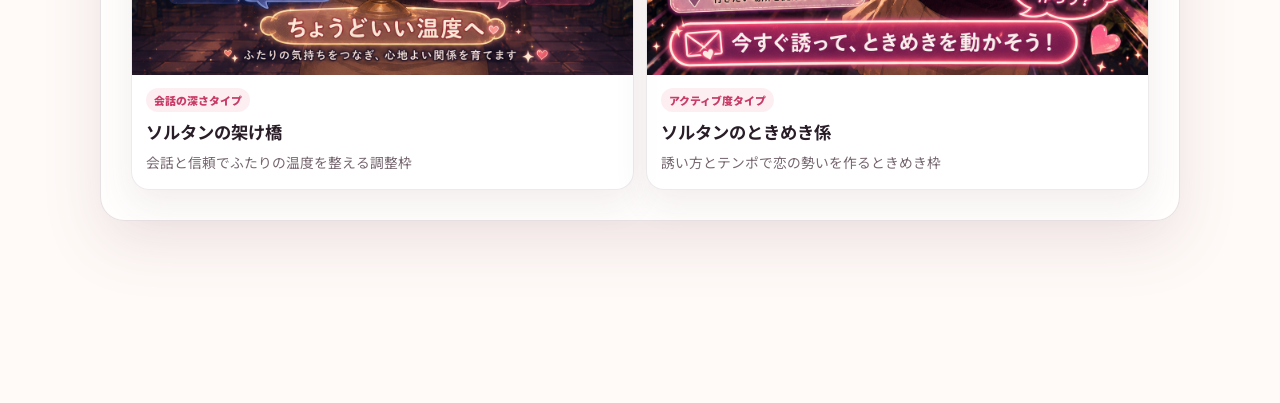
==== commit d10c67a3: "Show Soltan love type image" ====
--- a/sites/soltan/index.html
+++ b/sites/soltan/index.html
@@ -34,9 +34,12 @@
             <h1><span>ソルタン</span>との<br />相性診断</h1>
             <p class="lead">あなたの恋愛傾向と8つの回答から、ふたりの心地よい距離を読み解きます。</p>
             <div class="liver-profile-chip" aria-label="ソルタンのラブタイプ">
-              <span>ソルタンのラブタイプ</span>
-              <strong id="liverLoveType">FARE｜敏腕マネージャー</strong>
-              <small>連絡や会話で関係を育てるタイプ</small>
+              <img src="新しいフォルダー/FARE.png" alt="敏腕マネージャー" />
+              <div>
+                <span>ソルタンのラブタイプ</span>
+                <strong id="liverLoveType">FARE｜敏腕マネージャー</strong>
+                <small>連絡や会話で関係を育てるタイプ</small>
+              </div>
             </div>
           </div>
         </header>
--- a/sites/soltan/styles.css
+++ b/sites/soltan/styles.css
@@ -37,7 +37,9 @@
 h1 { margin-bottom: 18px; font: 400 clamp(2.8rem, 7vw, 5.8rem)/.93 "DM Serif Display", "Noto Sans JP", serif; letter-spacing: -.04em; }
 h1 span { color: var(--pink-dark); }
 .lead { max-width: 630px; margin-bottom: 0; color: var(--muted); font-size: 1rem; line-height: 1.9; }
-.liver-profile-chip { display: grid; width: fit-content; gap: 4px; margin-top: 18px; padding: 13px 16px; border: 1px solid rgba(200,61,104,.2); border-radius: 16px; background: rgba(255,255,255,.58); box-shadow: 0 12px 30px rgba(107,62,82,.09); }
+.liver-profile-chip { display: grid; grid-template-columns: 82px minmax(0,1fr); align-items: center; width: min(100%, 430px); gap: 12px; margin-top: 18px; padding: 10px 14px 10px 10px; border: 1px solid rgba(200,61,104,.2); border-radius: 16px; background: rgba(255,255,255,.58); box-shadow: 0 12px 30px rgba(107,62,82,.09); }
+.liver-profile-chip img { display: block; width: 82px; aspect-ratio: 1; border-radius: 12px; object-fit: cover; background: #fff; }
+.liver-profile-chip div { display: grid; gap: 4px; min-width: 0; }
 .liver-profile-chip span { color: var(--muted); font-size: .7rem; font-weight: 900; letter-spacing: .14em; }
 .liver-profile-chip strong { color: var(--pink-dark); font-size: 1rem; line-height: 1.3; }
 .liver-profile-chip small { color: var(--muted); font-size: .78rem; font-weight: 700; }
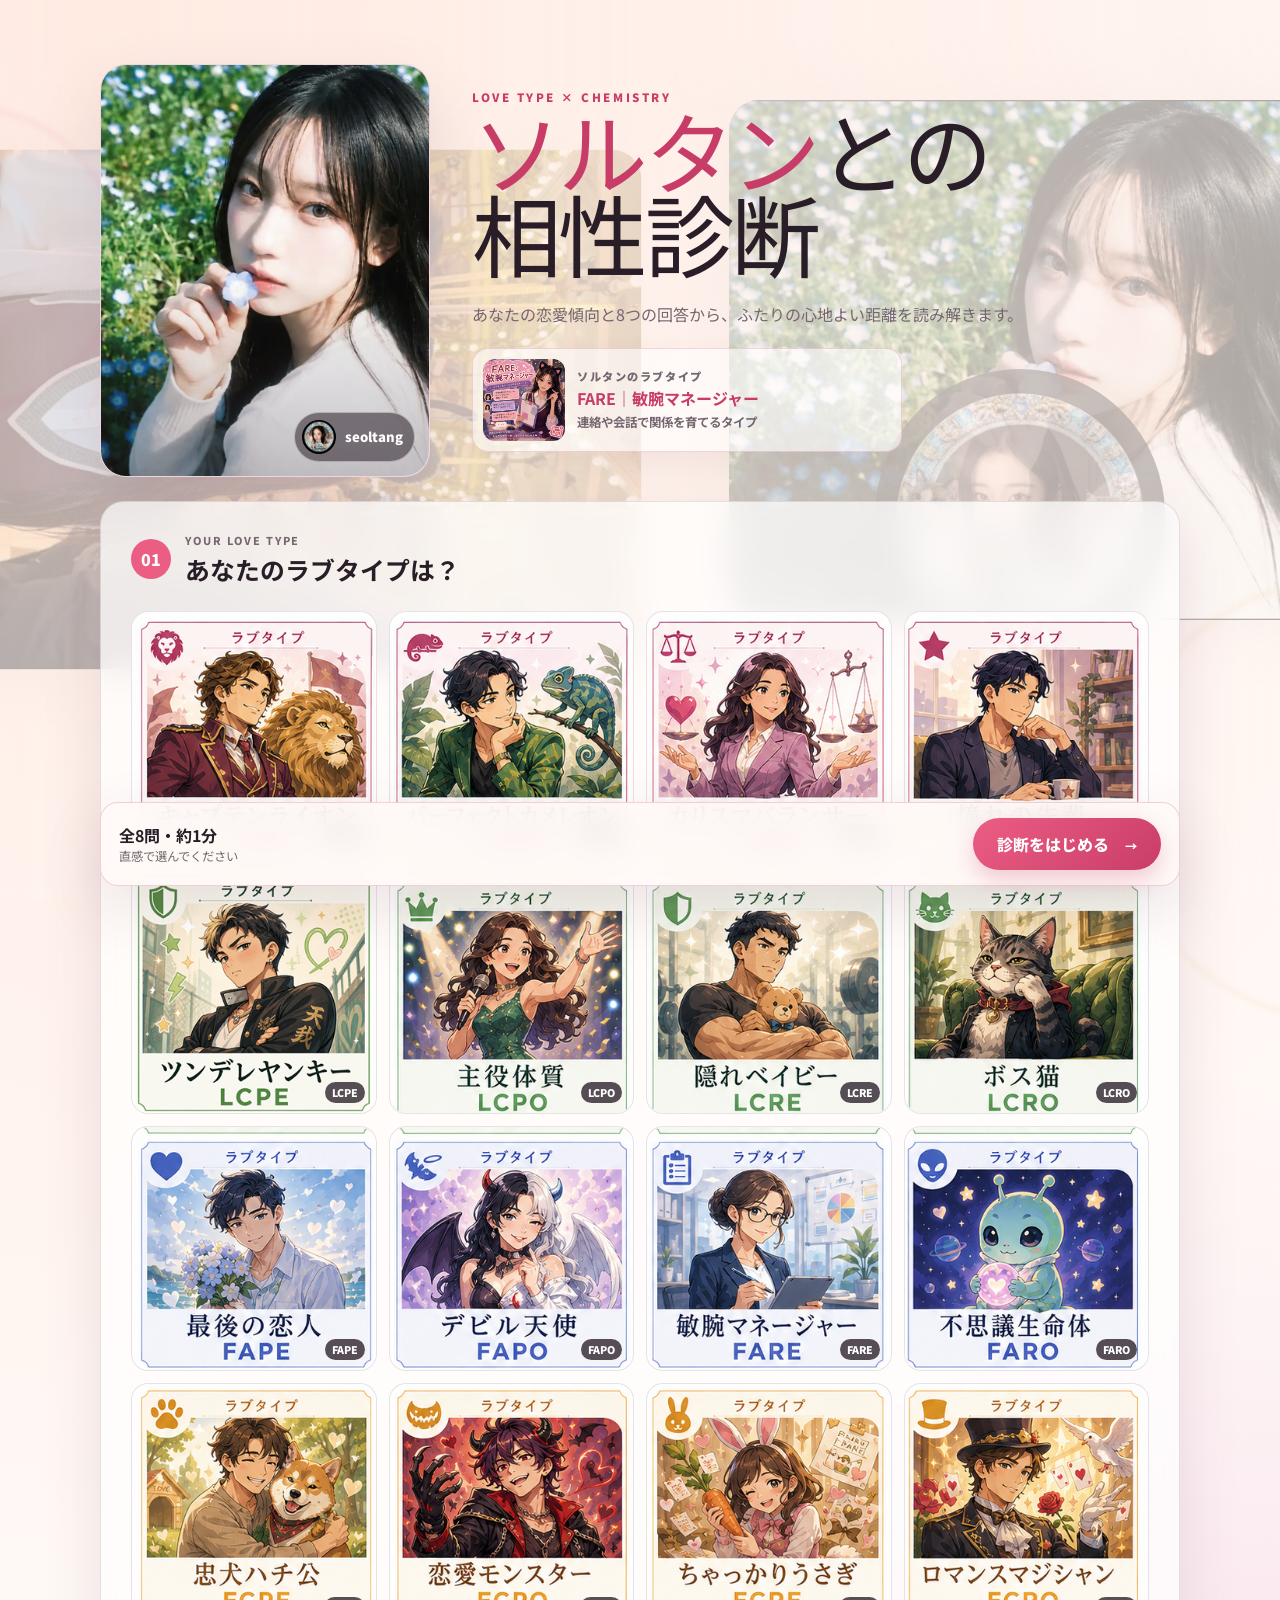
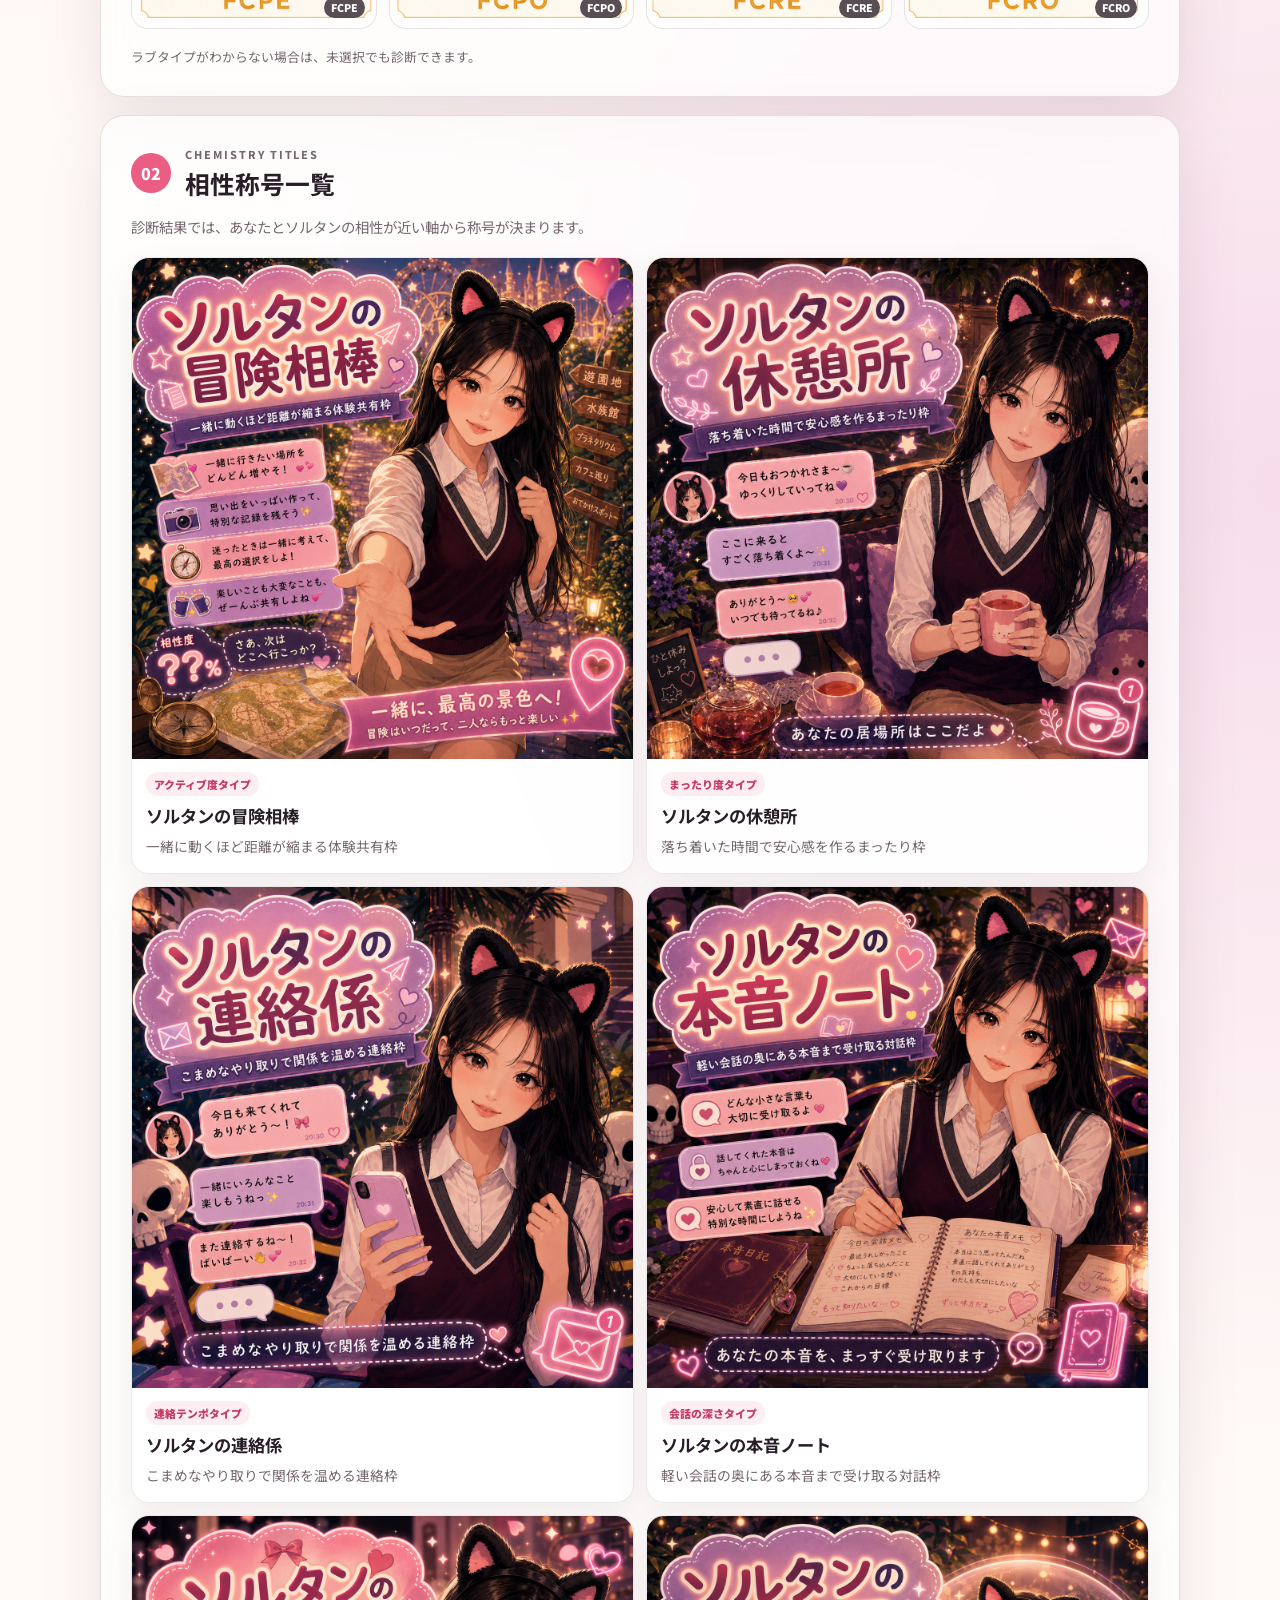
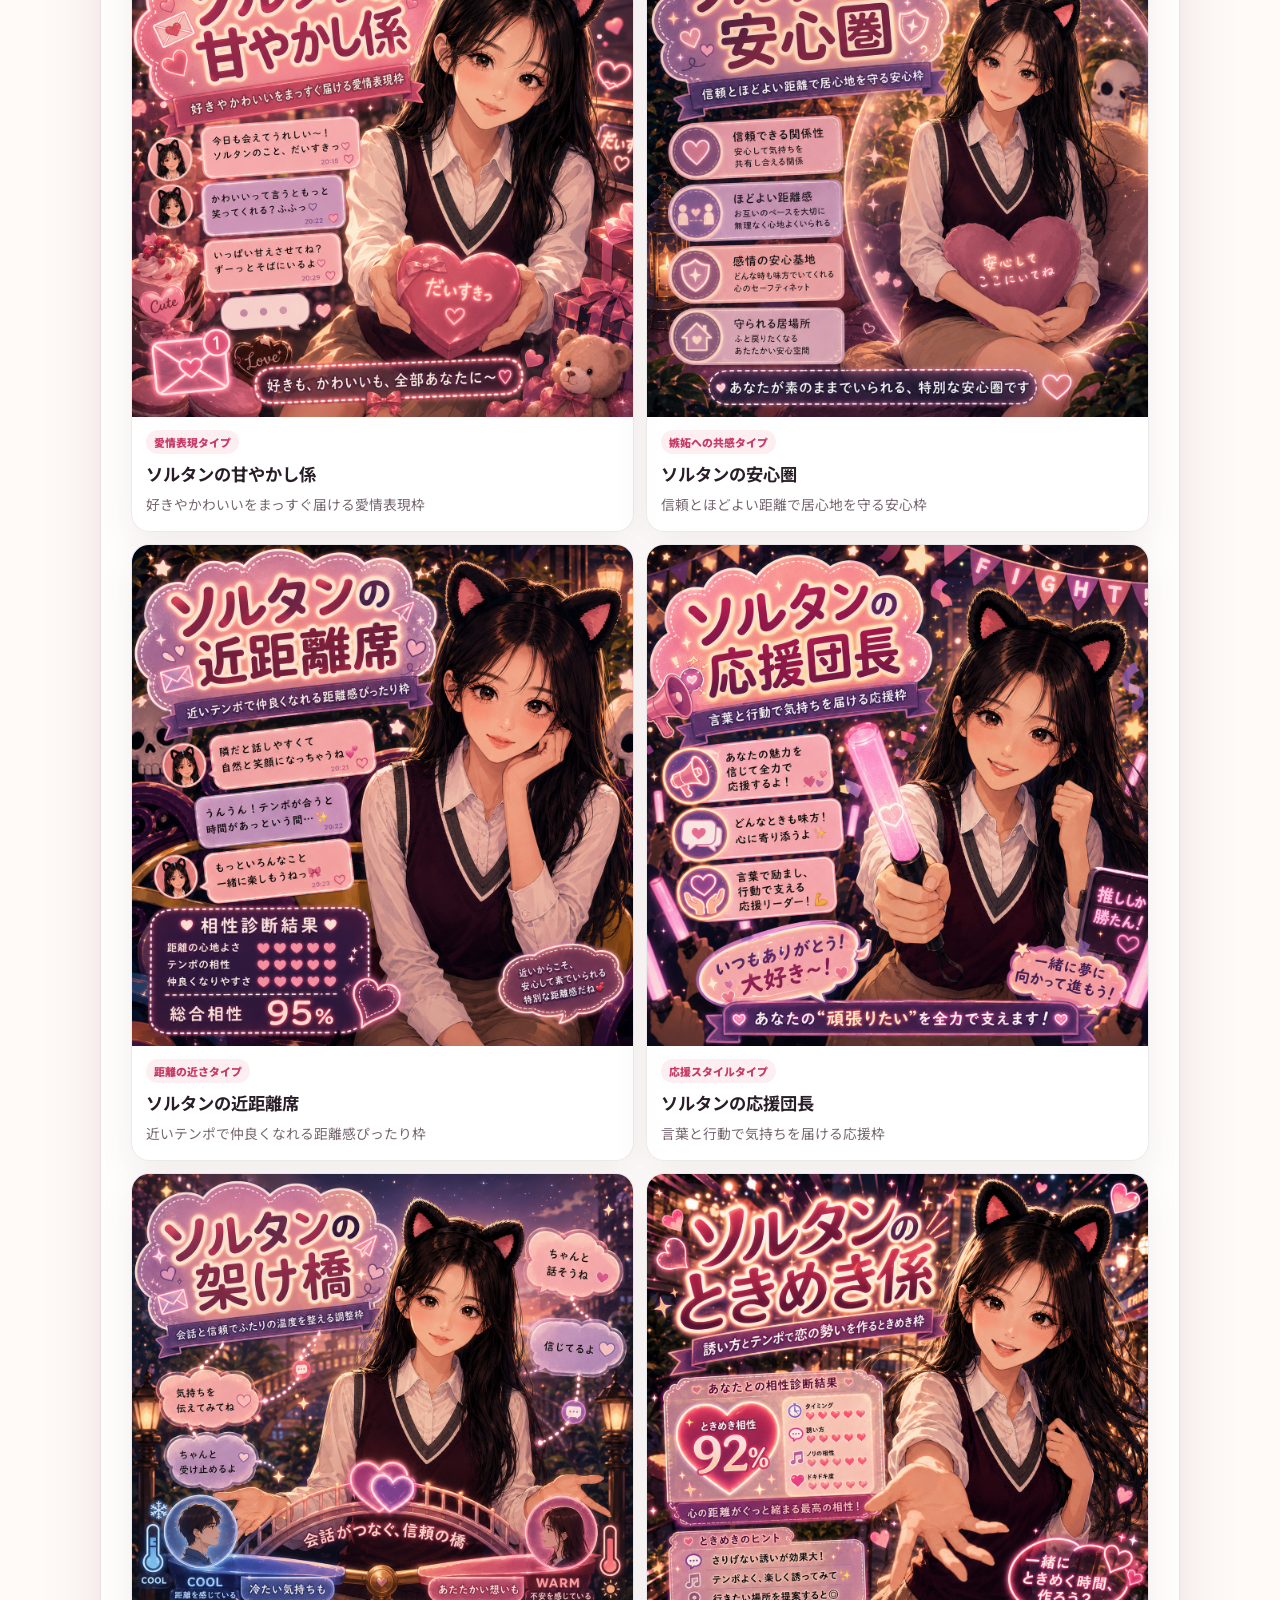
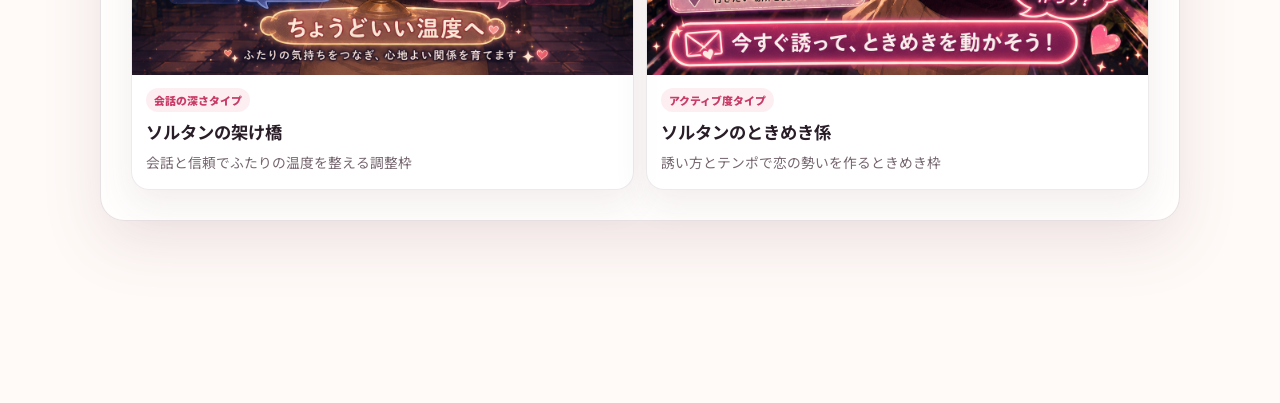
==== commit 8451cc58: "Improve Soltan result card sharing" ====
--- a/sites/soltan/index.html
+++ b/sites/soltan/index.html
@@ -132,11 +132,11 @@
           <div class="section-heading compact">
             <span>03</span><div><p>SAVE &amp; SHARE</p><h2>診断結果カード</h2></div>
           </div>
-          <p class="share-description">画像を保存して、配信コメントやSNSで結果をシェアできます。</p>
+          <p class="share-description">カードを表示して、画像を長押し保存できます。</p>
           <div class="result-card-frame">
             <img id="resultCardImage" alt="ソルタン相性診断の結果カード" />
           </div>
-          <button class="primary-button card-download" id="downloadButton" type="button">結果カードを保存</button>
+          <button class="primary-button card-download" id="downloadButton" type="button">結果カードを表示</button>
         </section>
         <div class="result-actions">
           <button class="primary-button" id="copyButton" type="button">結果をコピー</button>
@@ -144,6 +144,14 @@
         </div>
         <p class="provisional-note">※ ライバー側はソルタンの回答データを使用しています。</p>
       </section>
+
+      <div class="card-overlay is-hidden" id="cardOverlay" aria-hidden="true">
+        <div class="card-overlay-bar">
+          <p>画像を長押しして保存</p>
+          <button class="text-button" id="cardOverlayClose" type="button">閉じる</button>
+        </div>
+        <img id="cardOverlayImage" alt="保存用の診断結果カード" />
+      </div>
     </main>
     <script src="app.js"></script>
   </body>
--- a/sites/soltan/styles.css
+++ b/sites/soltan/styles.css
@@ -51,11 +51,11 @@
 .section-heading p { margin: 0 0 3px; color: var(--muted); font-size: .68rem; font-weight: 800; letter-spacing: .18em; }
 .section-heading h2 { margin: 0; font-size: clamp(1.15rem, 2.8vw, 1.55rem); }
 .love-grid { display: grid; grid-template-columns: repeat(4,minmax(0,1fr)); gap: 12px; }
-.love-option { position: relative; aspect-ratio: 1; padding: 6px; border: 1px solid var(--line); border-radius: 17px; overflow: hidden; background: #fff; cursor: pointer; transition: transform .18s ease, box-shadow .18s ease, border-color .18s ease; }
+.love-option { position: relative; display: block; aspect-ratio: 1; padding: 0; border: 1px solid var(--line); border-radius: 17px; overflow: hidden; background: #fff; cursor: pointer; transition: transform .18s ease, box-shadow .18s ease, border-color .18s ease; }
 .love-option:hover,.love-option:focus-visible { transform: translateY(-3px); box-shadow: 0 12px 28px rgba(107,62,82,.16); outline: none; }
 .love-option.is-selected { border: 2px solid var(--pink); box-shadow: 0 0 0 4px rgba(236,93,131,.14); }
-.love-option img { display: block; width: 100%; height: 100%; border-radius: 12px; object-fit: cover; }
-.love-code { position: absolute; right: 11px; bottom: 10px; padding: 3px 7px; border-radius: 99px; color: white; font-size: .66rem; font-weight: 900; background: rgba(41,30,40,.78); backdrop-filter: blur(4px); }
+.love-option img { position: absolute; inset: 0; display: block; width: 100%; height: 100%; border-radius: inherit; object-fit: cover; object-position: center; }
+.love-code { position: absolute; z-index: 1; right: 11px; bottom: 10px; padding: 3px 7px; border-radius: 99px; color: white; font-size: .66rem; font-weight: 900; background: rgba(41,30,40,.78); backdrop-filter: blur(4px); }
 .selection-note { margin: 18px 0 0; color: var(--muted); font-size: .8rem; }
 .role-list-lead { margin: -8px 0 18px; color: var(--muted); font-size: .9rem; line-height: 1.7; }
 .role-list-grid { display: grid; grid-template-columns: repeat(2,minmax(0,1fr)); gap: 12px; }
@@ -124,6 +124,12 @@
 .card-download { min-width: 220px; }
 .result-actions { display: flex; justify-content: center; gap: 12px; margin-top: 24px; }
 .provisional-note { margin: 18px 0 0; color: var(--muted); font-size: .74rem; text-align: center; }
+.is-card-overlay-open { overflow: hidden; }
+.card-overlay { position: fixed; inset: 0; z-index: 20; display: grid; grid-template-rows: auto 1fr; gap: 12px; padding: 14px; background: rgba(41,30,40,.82); backdrop-filter: blur(10px); }
+.card-overlay-bar { display: flex; align-items: center; justify-content: space-between; gap: 12px; width: min(100%, 520px); margin: 0 auto; color: #fff; }
+.card-overlay-bar p { margin: 0; font-size: .92rem; font-weight: 800; }
+.card-overlay-bar .text-button { color: #fff; font-weight: 800; }
+.card-overlay > img { display: block; width: min(100%, 520px); height: auto; max-height: calc(100vh - 76px); margin: 0 auto; border-radius: 18px; object-fit: contain; background: #fff8f4; box-shadow: 0 22px 70px rgba(0,0,0,.32); -webkit-touch-callout: default; user-select: auto; }
 @media (max-width:700px) {
   .app-shell { width: min(100% - 22px,1080px); padding-top: 32px; }
   .hero { grid-template-columns: 118px 1fr; gap: 16px; align-items: start; }
@@ -133,10 +139,12 @@
   .photo-backdrop { opacity: .28; }
   .photo-backdrop img { width: 72vw; }
   .photo-backdrop img:nth-child(3) { display: none; }
-  .selection-panel,.role-list-panel { padding: 16px; }.love-grid { gap: 7px; }.role-list-grid { grid-template-columns:1fr; }.love-option { padding: 3px; border-radius: 10px; }.love-option img { border-radius: 7px; }.love-code { right:6px;bottom:6px;padding:2px 5px;font-size:.55rem; }
+  .selection-panel,.role-list-panel { padding: 16px; }.love-grid { gap: 7px; }.role-list-grid { grid-template-columns:1fr; }.love-option { border-radius: 10px; }.love-code { right:6px;bottom:6px;padding:2px 5px;font-size:.55rem; }
   .start-strip { padding: 12px; }.start-strip > div { display:none; }.primary-button { width:100%; }
   .result-grid { grid-template-columns:1fr; }.question-card h2 { margin-bottom:36px; }
   .radar-wrap { margin-bottom: 26px; }
   .result-actions { flex-direction:column; }.result-actions .secondary-button { width:100%; }
   .card-download { width: 100%; }
+  .card-overlay { padding: 10px; }
+  .card-overlay > img { width: 100%; max-height: calc(100vh - 68px); border-radius: 14px; }
 }
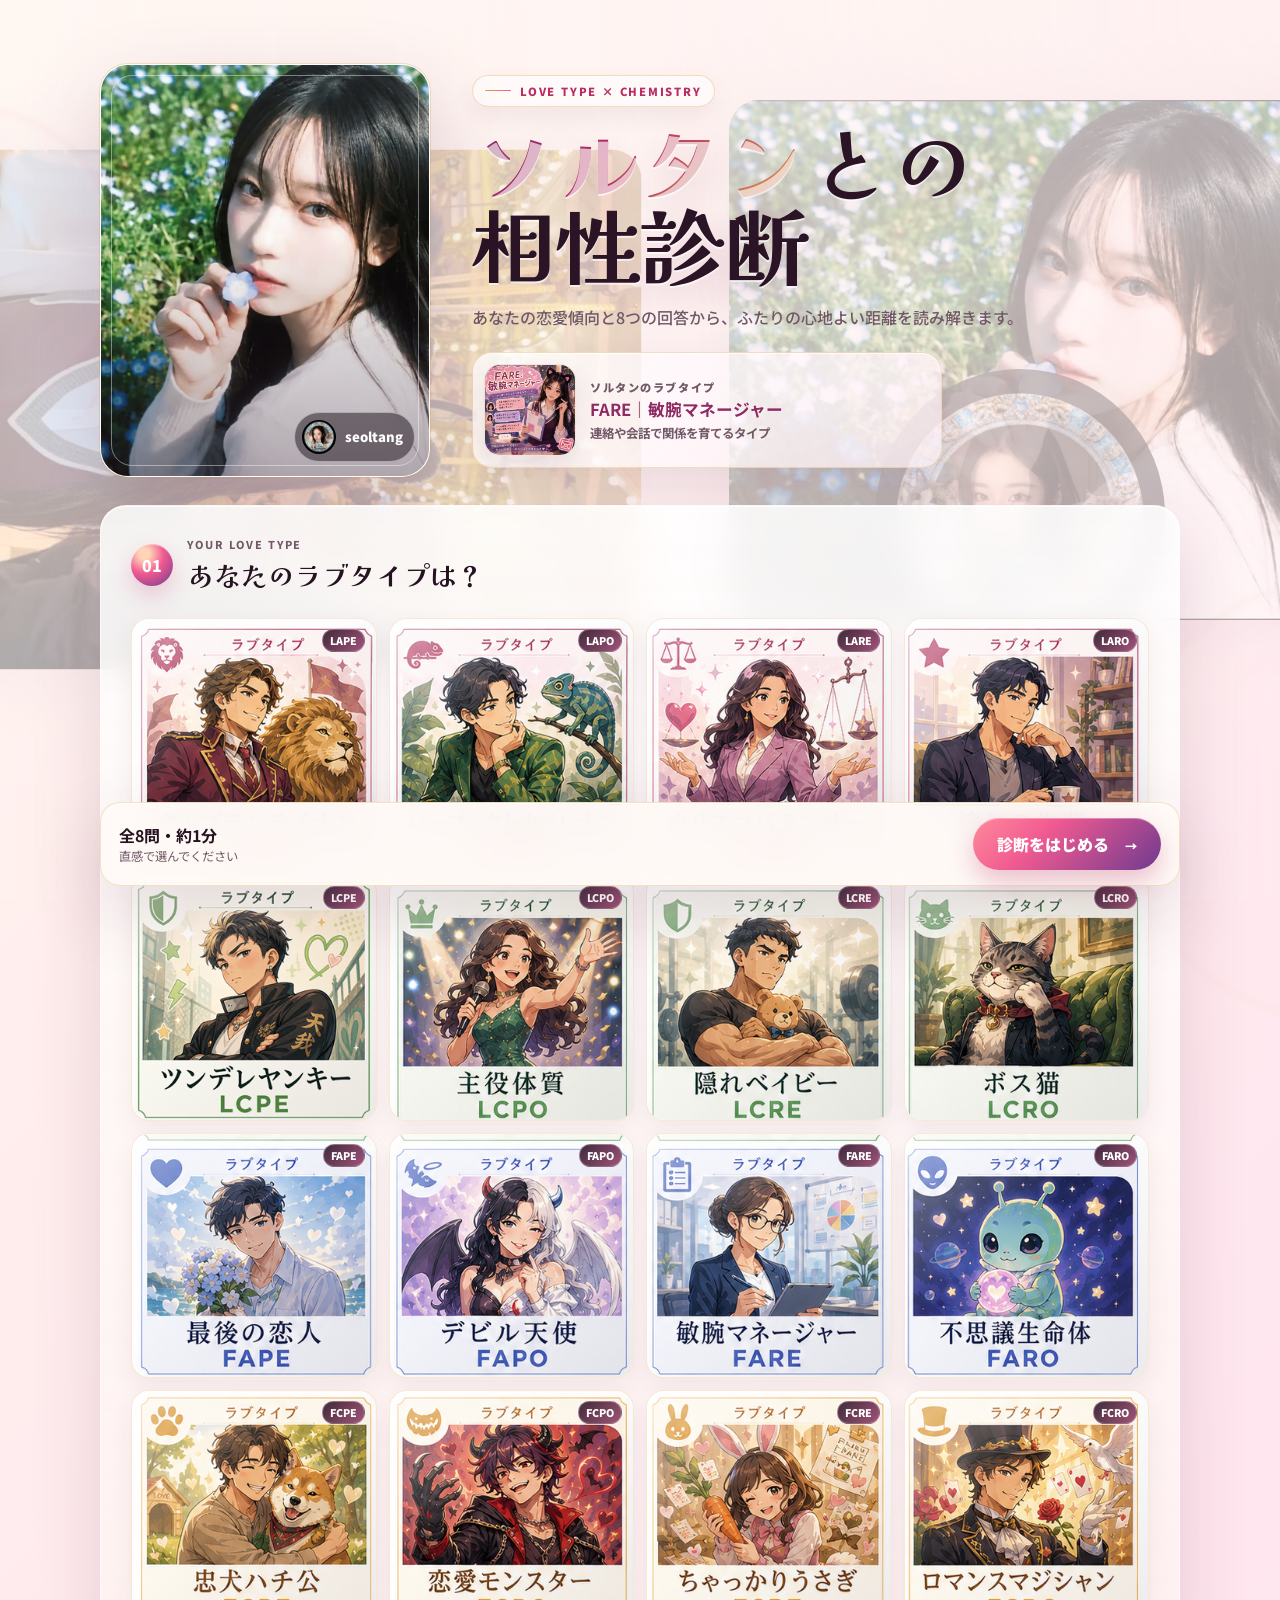
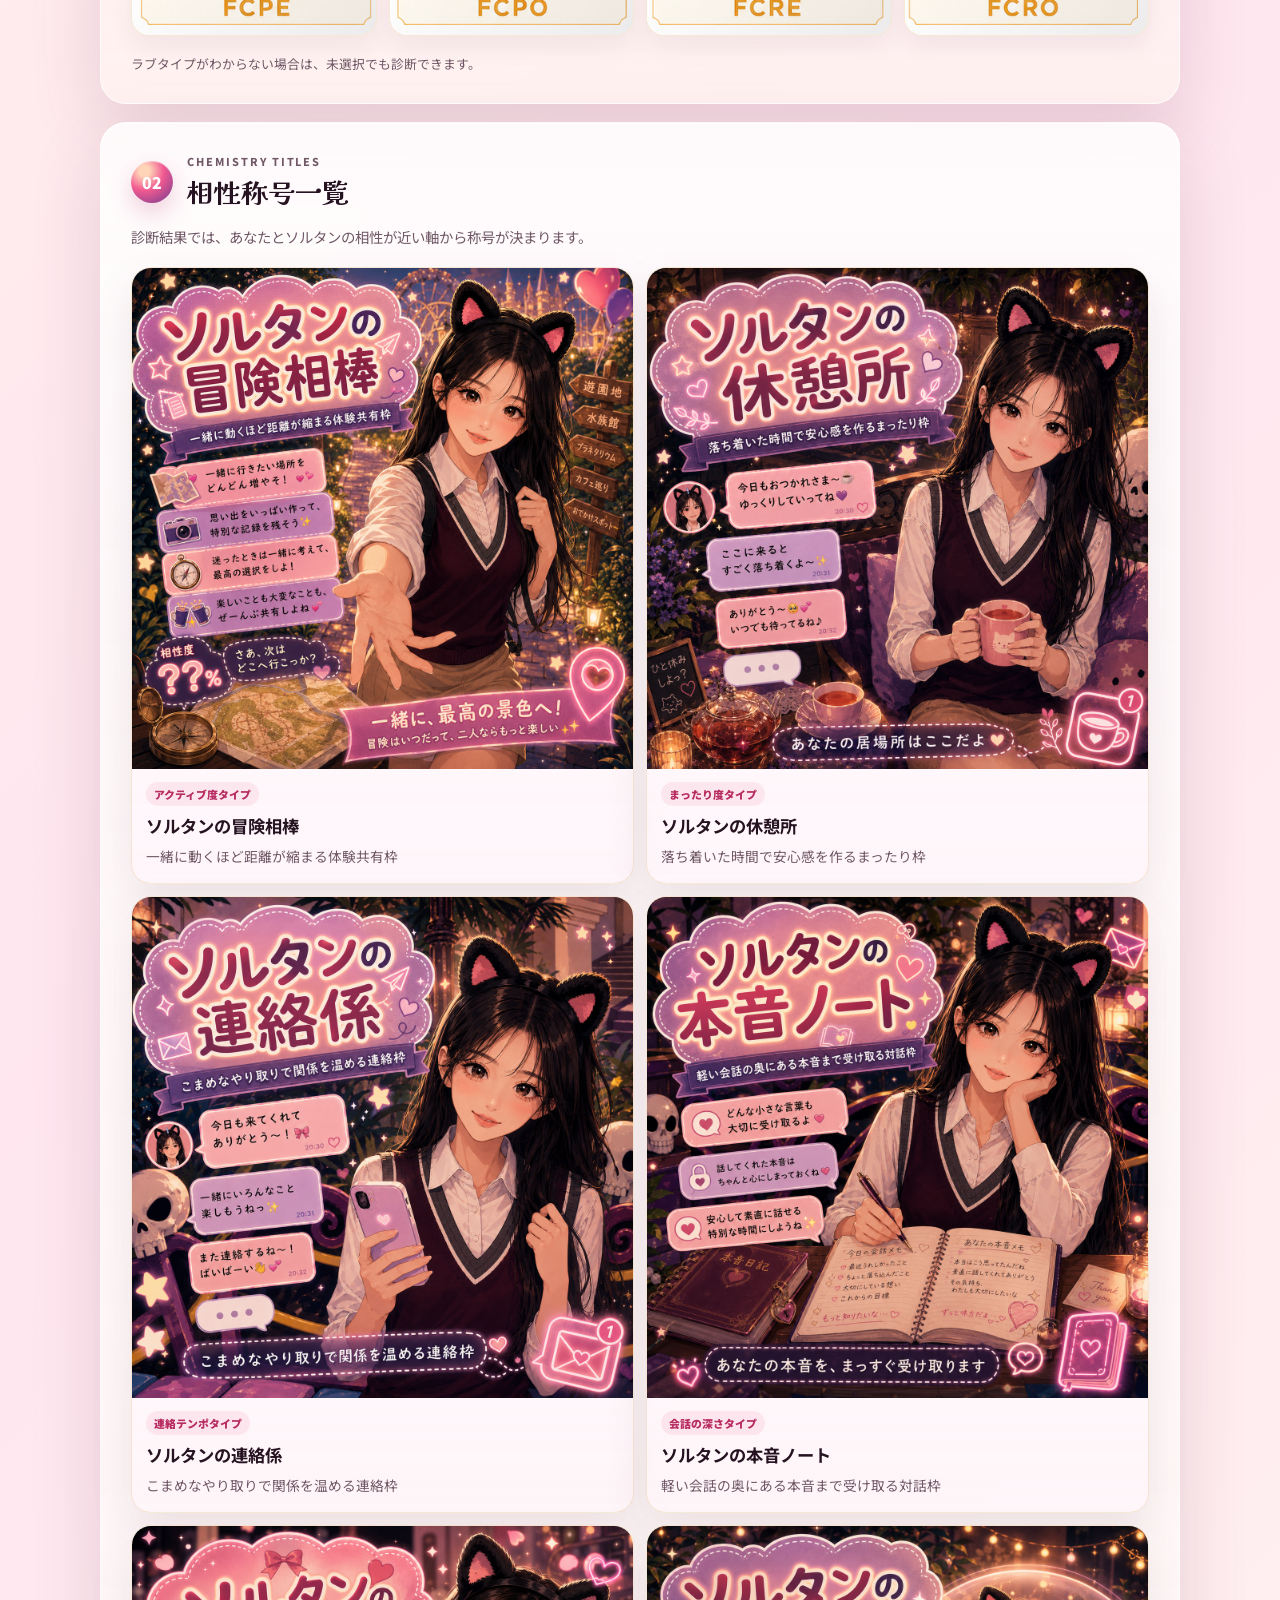
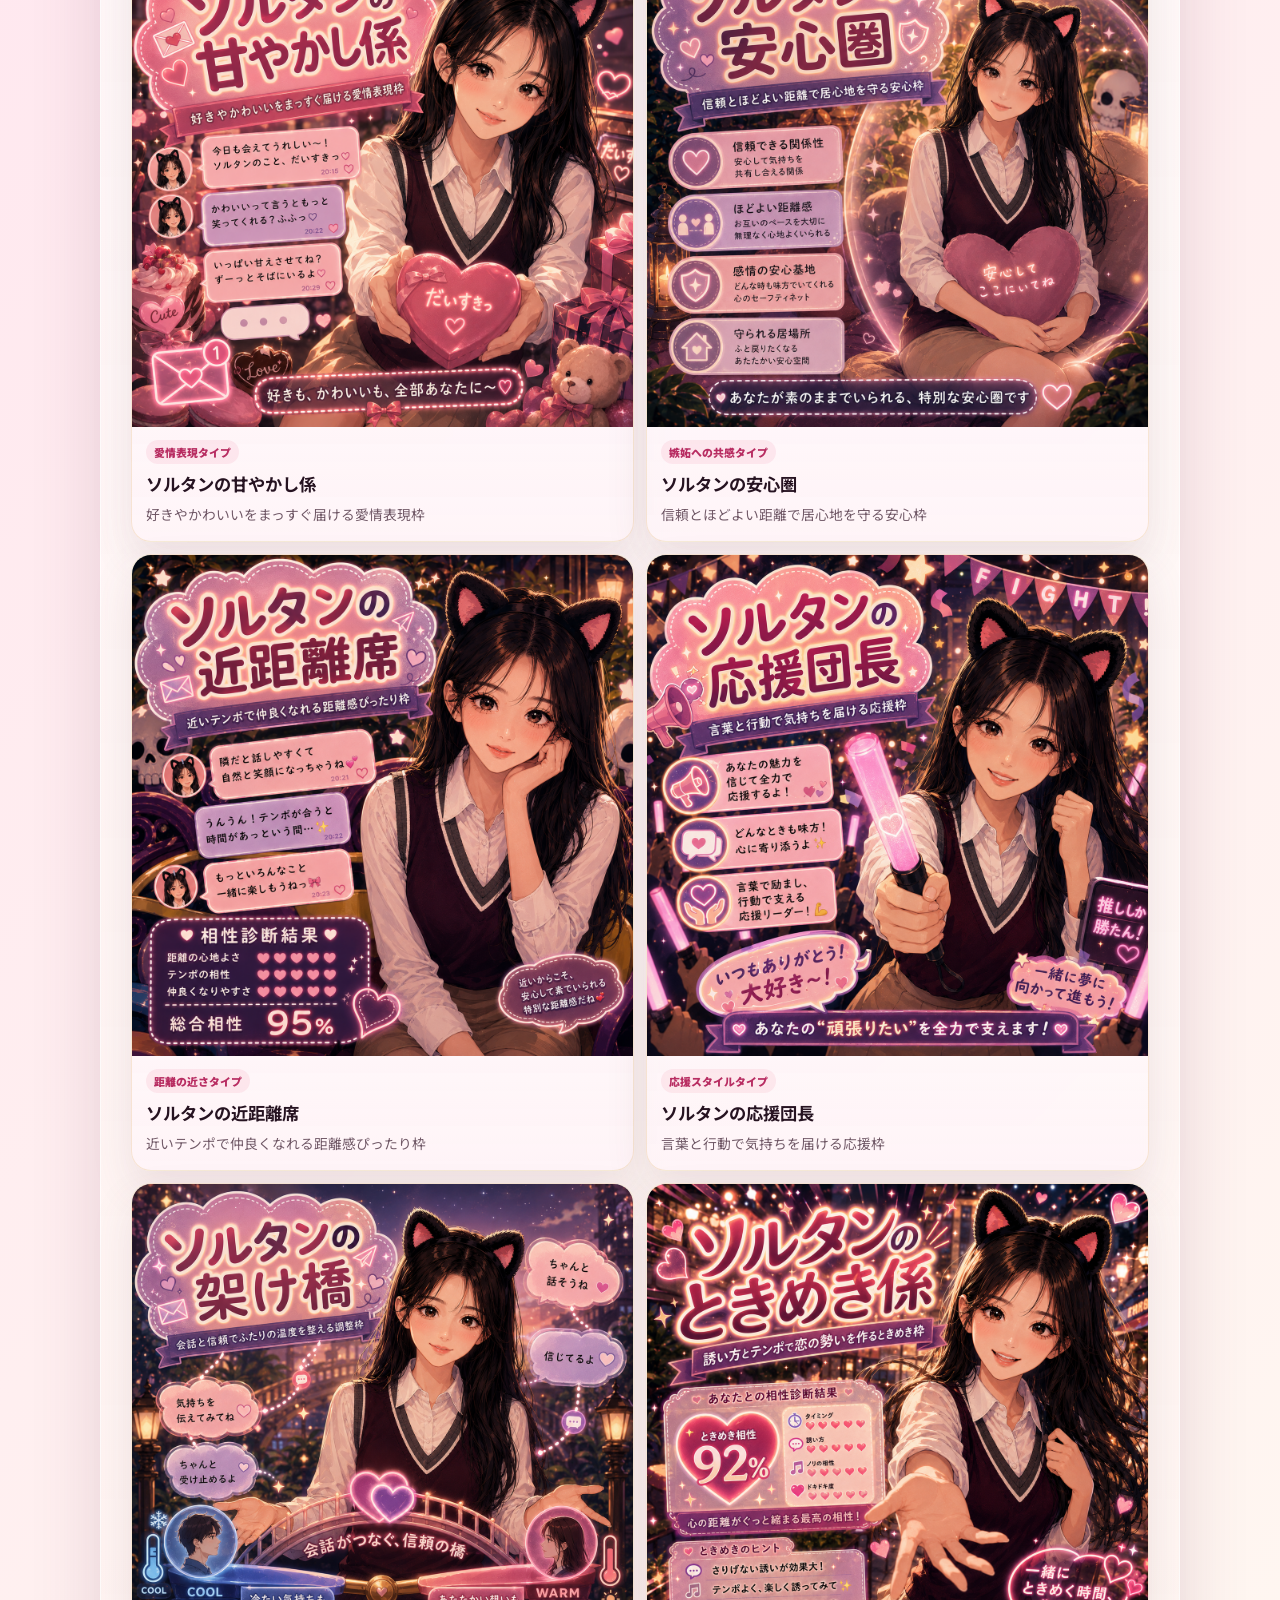
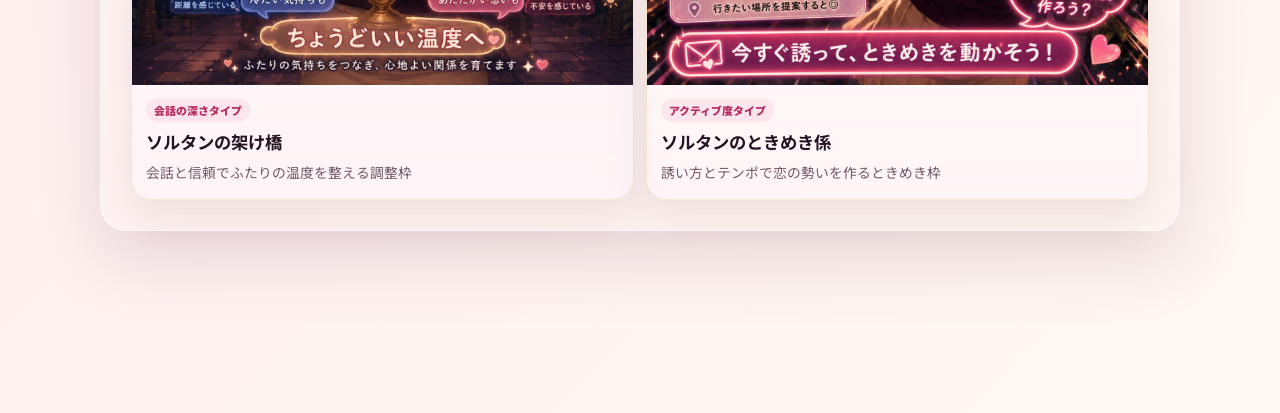
==== commit 411f8184: "Polish Soltan site visual style" ====
--- a/sites/soltan/index.html
+++ b/sites/soltan/index.html
@@ -7,7 +7,7 @@
     <title>ソルタン 相性診断</title>
     <link rel="preconnect" href="https://fonts.googleapis.com" />
     <link rel="preconnect" href="https://fonts.gstatic.com" crossorigin />
-    <link href="https://fonts.googleapis.com/css2?family=DM+Serif+Display&family=Noto+Sans+JP:wght@400;500;700;900&display=swap" rel="stylesheet" />
+    <link href="https://fonts.googleapis.com/css2?family=DM+Serif+Display&family=Kaisei+Opti:wght@500;700&family=Noto+Sans+JP:wght@400;500;700;900&display=swap" rel="stylesheet" />
     <link rel="stylesheet" href="styles.css" />
   </head>
   <body>
--- a/sites/soltan/styles.css
+++ b/sites/soltan/styles.css
@@ -1,75 +1,81 @@
 :root {
-  --ink: #291e28;
-  --muted: #75666f;
-  --paper: #fffaf7;
-  --panel: rgba(255,255,255,.7);
-  --pink: #ec5d83;
-  --pink-dark: #c83d68;
-  --peach: #ffb78f;
-  --gold: #dca653;
-  --line: rgba(84,49,70,.14);
-  --shadow: 0 22px 60px rgba(107,62,82,.13);
+  --ink: #261321;
+  --muted: #705866;
+  --paper: #fff7f2;
+  --panel: rgba(255,255,255,.78);
+  --pink: #f15a91;
+  --pink-dark: #b82d62;
+  --peach: #ffb18d;
+  --gold: #d8a54f;
+  --violet: #6f3a8f;
+  --line: rgba(85,43,70,.15);
+  --shadow: 0 26px 70px rgba(105,48,80,.16);
+  --display: "Kaisei Opti", "DM Serif Display", "Noto Sans JP", serif;
 }
 * { box-sizing: border-box; }
 html { scroll-behavior: smooth; }
-body { margin: 0; min-height: 100vh; color: var(--ink); font-family: "Noto Sans JP", sans-serif; background: radial-gradient(circle at 10% 0%, #ffe8de 0, transparent 32%), radial-gradient(circle at 100% 40%, #f7ddeb 0, transparent 30%), var(--paper); }
+body { margin: 0; min-height: 100vh; color: var(--ink); font-family: "Noto Sans JP", sans-serif; background: linear-gradient(135deg, #fff3ec 0%, #ffe6ef 42%, #fff8f1 100%); }
+body::before { content: ""; position: fixed; inset: 0; z-index: -1; pointer-events: none; background-image: linear-gradient(115deg, rgba(255,255,255,.46), transparent 28%, rgba(255,210,223,.34) 52%, transparent 74%), linear-gradient(180deg, rgba(255,255,255,.42), rgba(255,246,238,.08)); mix-blend-mode: soft-light; }
 button { font: inherit; }
-.ambient { position: fixed; z-index: -1; border-radius: 50%; filter: blur(3px); opacity: .5; }
-.ambient-a { width: 300px; height: 300px; top: 12%; left: -180px; border: 1px solid var(--pink); }
-.ambient-b { width: 440px; height: 440px; right: -280px; bottom: -120px; border: 1px solid var(--gold); }
+.ambient { position: fixed; z-index: -1; border-radius: 50%; filter: blur(3px); opacity: .36; }
+.ambient-a { width: 300px; height: 300px; top: 12%; left: -180px; border: 1px solid rgba(241,90,145,.75); box-shadow: inset 0 0 42px rgba(255,255,255,.38); }
+.ambient-b { width: 440px; height: 440px; right: -280px; bottom: -120px; border: 1px solid rgba(216,165,79,.72); box-shadow: inset 0 0 54px rgba(255,255,255,.28); }
 .photo-backdrop { position: fixed; inset: 0; z-index: -2; pointer-events: none; overflow: hidden; opacity: .46; }
-.photo-backdrop::after { content: ""; position: absolute; inset: 0; background: linear-gradient(90deg, rgba(255,250,247,.34), rgba(255,250,247,.58) 46%, rgba(255,250,247,.28)); }
-.photo-backdrop img { position: absolute; display: block; width: min(42vw, 520px); border-radius: 30px; object-fit: cover; filter: saturate(.95) contrast(.98); box-shadow: 0 24px 70px rgba(107,62,82,.13); }
+.photo-backdrop::after { content: ""; position: absolute; inset: 0; background: linear-gradient(90deg, rgba(255,246,241,.2), rgba(255,250,247,.42) 44%, rgba(255,238,244,.18)); }
+.photo-backdrop img { position: absolute; display: block; width: min(42vw, 520px); border-radius: 30px; object-fit: cover; filter: saturate(1.08) contrast(1.04); box-shadow: 0 24px 70px rgba(107,62,82,.16); }
 .photo-backdrop img:nth-child(1) { top: 2%; right: -4%; transform: rotate(90deg); }
 .photo-backdrop img:nth-child(2) { bottom: 5%; left: -5%; transform: rotate(90deg); }
 .photo-backdrop img:nth-child(3) { top: 41%; right: 9%; width: min(24vw, 290px); opacity: .72; border-radius: 50%; }
 .app-shell { width: min(1080px, calc(100% - 32px)); margin: 0 auto; padding: 64px 0 80px; }
 .is-hidden { display: none !important; }
-.hero { display: grid; grid-template-columns: minmax(220px, 330px) 1fr; align-items: center; gap: 42px; margin-bottom: 24px; }
-.hero-photo { position: relative; margin: 0; overflow: hidden; border: 1px solid rgba(200,61,104,.22); border-radius: 26px; background: #fff; box-shadow: var(--shadow); aspect-ratio: 4 / 5; }
+.hero { display: grid; grid-template-columns: minmax(220px, 330px) 1fr; align-items: center; gap: 42px; margin-bottom: 28px; }
+.hero-photo { position: relative; margin: 0; overflow: hidden; border: 1px solid rgba(255,255,255,.74); border-radius: 28px; background: #fff; box-shadow: 0 30px 80px rgba(95,42,78,.2), 0 0 0 1px rgba(216,165,79,.26); aspect-ratio: 4 / 5; }
 .hero-photo > img { display: block; width: 100%; height: 100%; object-fit: cover; object-position: center 34%; }
 .hero-photo > img.is-rotated-photo { position: absolute; inset: 50% auto auto 50%; width: auto; height: 136%; max-width: none; transform: translate(-50%,-50%) rotate(90deg); object-fit: cover; }
-.hero-photo::after { content: ""; position: absolute; inset: 0; pointer-events: none; background: linear-gradient(180deg, transparent 52%, rgba(41,30,40,.28)); }
+.hero-photo::before { content: ""; position: absolute; inset: 10px; z-index: 1; pointer-events: none; border: 1px solid rgba(255,255,255,.42); border-radius: 21px; }
+.hero-photo::after { content: ""; position: absolute; inset: 0; pointer-events: none; background: linear-gradient(180deg, rgba(255,255,255,.08), transparent 42%, rgba(41,18,36,.36)); }
 .hero-photo figcaption { position: absolute; right: 14px; bottom: 14px; z-index: 1; display: flex; align-items: center; gap: 9px; padding: 7px 11px 7px 7px; border: 1px solid rgba(255,255,255,.45); border-radius: 999px; color: #fff; font-size: .82rem; font-weight: 900; background: rgba(41,30,40,.54); backdrop-filter: blur(10px); }
 .hero-photo figcaption img { width: 34px; height: 34px; border-radius: 50%; object-fit: cover; background: #fff; }
-.eyebrow { margin: 0 0 10px; color: var(--pink-dark); font-size: .72rem; font-weight: 900; letter-spacing: .22em; }
+.eyebrow { display: inline-flex; align-items: center; gap: 9px; margin: 0 0 12px; padding: 7px 12px; border: 1px solid rgba(216,165,79,.35); border-radius: 999px; color: var(--pink-dark); font-size: .7rem; font-weight: 900; letter-spacing: .16em; background: rgba(255,255,255,.58); box-shadow: 0 10px 24px rgba(105,48,80,.08); }
+.eyebrow::before { content: ""; width: 26px; height: 1px; border-radius: 99px; background: linear-gradient(90deg,var(--gold),var(--pink)); }
 h1,h2,p { margin-top: 0; }
-h1 { margin-bottom: 18px; font: 400 clamp(2.8rem, 7vw, 5.8rem)/.93 "DM Serif Display", "Noto Sans JP", serif; letter-spacing: -.04em; }
-h1 span { color: var(--pink-dark); }
-.lead { max-width: 630px; margin-bottom: 0; color: var(--muted); font-size: 1rem; line-height: 1.9; }
-.liver-profile-chip { display: grid; grid-template-columns: 82px minmax(0,1fr); align-items: center; width: min(100%, 430px); gap: 12px; margin-top: 18px; padding: 10px 14px 10px 10px; border: 1px solid rgba(200,61,104,.2); border-radius: 16px; background: rgba(255,255,255,.58); box-shadow: 0 12px 30px rgba(107,62,82,.09); }
-.liver-profile-chip img { display: block; width: 82px; aspect-ratio: 1; border-radius: 12px; object-fit: cover; background: #fff; }
+h1 { margin-bottom: 18px; font: 700 clamp(2.65rem, 6.6vw, 5.5rem)/.98 var(--display); letter-spacing: 0; color: #2b1426; text-shadow: 0 2px 0 rgba(255,255,255,.65), 0 16px 36px rgba(137,52,92,.18); }
+h1 span { color: transparent; background: linear-gradient(135deg, #7c2a6c 0%, var(--pink-dark) 42%, var(--gold) 100%); -webkit-background-clip: text; background-clip: text; }
+.lead { max-width: 630px; margin-bottom: 0; color: var(--muted); font-size: 1rem; font-weight: 500; line-height: 1.9; }
+.liver-profile-chip { display: grid; grid-template-columns: 92px minmax(0,1fr); align-items: center; width: min(100%, 470px); gap: 14px; margin-top: 20px; padding: 11px 16px 11px 11px; border: 1px solid rgba(216,165,79,.32); border-radius: 20px; background: linear-gradient(135deg, rgba(255,255,255,.82), rgba(255,239,246,.7)); box-shadow: 0 16px 40px rgba(105,48,80,.12), inset 0 1px 0 rgba(255,255,255,.8); }
+.liver-profile-chip img { display: block; width: 92px; aspect-ratio: 1; border: 1px solid rgba(216,165,79,.28); border-radius: 16px; object-fit: cover; background: #fff; box-shadow: 0 10px 22px rgba(105,48,80,.12); }
 .liver-profile-chip div { display: grid; gap: 4px; min-width: 0; }
 .liver-profile-chip span { color: var(--muted); font-size: .7rem; font-weight: 900; letter-spacing: .14em; }
-.liver-profile-chip strong { color: var(--pink-dark); font-size: 1rem; line-height: 1.3; }
+.liver-profile-chip strong { color: #8f2b63; font-size: 1.04rem; line-height: 1.3; }
 .liver-profile-chip small { color: var(--muted); font-size: .78rem; font-weight: 700; }
-.selection-panel,.role-list-panel,.question-card,.score-card,.result-copy-card,.axis-card,.share-card-section { border: 1px solid var(--line); border-radius: 24px; background: var(--panel); box-shadow: var(--shadow); backdrop-filter: blur(16px); }
+.selection-panel,.role-list-panel,.question-card,.score-card,.result-copy-card,.axis-card,.share-card-section { border: 1px solid rgba(255,255,255,.64); border-radius: 26px; background: linear-gradient(180deg, rgba(255,255,255,.84), rgba(255,244,241,.7)); box-shadow: var(--shadow), inset 0 1px 0 rgba(255,255,255,.74); backdrop-filter: blur(16px); }
 .selection-panel { padding: 30px; }
 .role-list-panel { margin-top: 18px; padding: 30px; }
 .section-heading { display: flex; align-items: center; gap: 14px; margin-bottom: 24px; }
-.section-heading > span { display: grid; flex: 0 0 40px; height: 40px; place-items: center; border-radius: 50%; color: white; font-weight: 900; background: var(--pink); }
+.section-heading > span { display: grid; flex: 0 0 42px; height: 42px; place-items: center; border-radius: 50%; color: white; font-weight: 900; background: radial-gradient(circle at 32% 24%, #ffd5b8 0 12%, var(--pink) 45%, var(--violet) 100%); box-shadow: 0 10px 24px rgba(184,45,98,.22), inset 0 1px 0 rgba(255,255,255,.38); }
 .section-heading p { margin: 0 0 3px; color: var(--muted); font-size: .68rem; font-weight: 800; letter-spacing: .18em; }
-.section-heading h2 { margin: 0; font-size: clamp(1.15rem, 2.8vw, 1.55rem); }
+.section-heading h2 { margin: 0; font-family: var(--display); font-size: clamp(1.2rem, 2.8vw, 1.68rem); font-weight: 700; letter-spacing: 0; }
 .love-grid { display: grid; grid-template-columns: repeat(4,minmax(0,1fr)); gap: 12px; }
-.love-option { position: relative; display: block; aspect-ratio: 1; padding: 0; border: 1px solid var(--line); border-radius: 17px; overflow: hidden; background: #fff; cursor: pointer; transition: transform .18s ease, box-shadow .18s ease, border-color .18s ease; }
+.love-option { position: relative; display: block; aspect-ratio: 1; padding: 0; border: 1px solid rgba(216,165,79,.24); border-radius: 18px; overflow: hidden; background: #fff; cursor: pointer; box-shadow: 0 10px 24px rgba(105,48,80,.08); transition: transform .18s ease, box-shadow .18s ease, border-color .18s ease; }
+.love-option::after { content: ""; position: absolute; inset: 0; z-index: 1; pointer-events: none; background: linear-gradient(135deg, rgba(255,255,255,.5), transparent 42%, rgba(38,19,33,.08)); }
 .love-option:hover,.love-option:focus-visible { transform: translateY(-3px); box-shadow: 0 12px 28px rgba(107,62,82,.16); outline: none; }
 .love-option.is-selected { border: 2px solid var(--pink); box-shadow: 0 0 0 4px rgba(236,93,131,.14); }
 .love-option img { position: absolute; inset: 0; display: block; width: 100%; height: 100%; border-radius: inherit; object-fit: cover; object-position: center; }
-.love-code { position: absolute; z-index: 1; right: 11px; bottom: 10px; padding: 3px 7px; border-radius: 99px; color: white; font-size: .66rem; font-weight: 900; background: rgba(41,30,40,.78); backdrop-filter: blur(4px); }
+.love-code { position: absolute; z-index: 2; top: 10px; right: 11px; padding: 3px 7px; border: 1px solid rgba(255,255,255,.26); border-radius: 99px; color: white; font-size: .66rem; font-weight: 900; background: linear-gradient(135deg, rgba(43,20,38,.9), rgba(142,48,95,.82)); backdrop-filter: blur(4px); }
 .selection-note { margin: 18px 0 0; color: var(--muted); font-size: .8rem; }
 .role-list-lead { margin: -8px 0 18px; color: var(--muted); font-size: .9rem; line-height: 1.7; }
 .role-list-grid { display: grid; grid-template-columns: repeat(2,minmax(0,1fr)); gap: 12px; }
-.role-list-card { display: grid; overflow: hidden; border: 1px solid rgba(84,49,70,.1); border-radius: 18px; background: rgba(255,255,255,.72); box-shadow: 0 14px 34px rgba(107,62,82,.09); }
+.role-list-card { display: grid; overflow: hidden; border: 1px solid rgba(216,165,79,.22); border-radius: 20px; background: linear-gradient(180deg, rgba(255,255,255,.86), rgba(255,244,249,.72)); box-shadow: 0 18px 42px rgba(107,62,82,.12); }
 .role-list-card img { display: block; width: 100%; aspect-ratio: 1 / 1; object-fit: contain; background: #fff; }
 .role-list-card div { display: grid; gap: 8px; min-width: 0; padding: 13px 14px 15px; }
 .role-list-card strong { color: var(--ink); font-size: 1.08rem; line-height: 1.35; }
 .role-list-card p { margin: 0; color: var(--muted); font-size: .86rem; line-height: 1.65; }
 .role-list-card span { width: fit-content; padding: 4px 8px; border-radius: 99px; color: var(--pink-dark); background: rgba(236,93,131,.1); font-size: .68rem; font-weight: 900; }
-.start-strip { position: sticky; z-index: 3; bottom: 14px; display: flex; align-items: center; justify-content: space-between; gap: 18px; margin-top: 18px; padding: 15px 18px; border: 1px solid rgba(200,61,104,.22); border-radius: 18px; background: rgba(255,250,247,.9); box-shadow: var(--shadow); backdrop-filter: blur(15px); }
+.start-strip { position: sticky; z-index: 3; bottom: 14px; display: flex; align-items: center; justify-content: space-between; gap: 18px; margin-top: 18px; padding: 15px 18px; border: 1px solid rgba(216,165,79,.3); border-radius: 20px; background: rgba(255,250,247,.92); box-shadow: var(--shadow), inset 0 1px 0 rgba(255,255,255,.75); backdrop-filter: blur(15px); }
 .start-strip strong,.start-strip span { display: block; }
 .start-strip span { color: var(--muted); font-size: .77rem; }
 .primary-button,.secondary-button,.text-button { border: 0; cursor: pointer; }
-.primary-button { padding: 14px 24px; border-radius: 99px; color: white; font-weight: 800; background: linear-gradient(135deg,var(--pink),var(--pink-dark)); box-shadow: 0 10px 22px rgba(200,61,104,.25); }
+.primary-button { padding: 14px 24px; border-radius: 99px; color: white; font-weight: 900; background: linear-gradient(135deg, #ff8a9b 0%, var(--pink) 36%, var(--violet) 100%); box-shadow: 0 12px 26px rgba(184,45,98,.28), inset 0 1px 0 rgba(255,255,255,.32); }
 .primary-button span { display: inline; margin-left: 12px; color: inherit; }
 .secondary-button { padding: 12px 22px; border: 1px solid var(--line); border-radius: 99px; color: var(--ink); font-weight: 700; background: white; }
 .text-button { padding: 8px; color: var(--muted); background: transparent; }
@@ -90,7 +96,7 @@
 .quiz-actions { margin-top: 22px; }
 .result-view { width: min(920px,100%); margin: 0 auto; }
 .result-heading { margin-bottom: 28px; text-align: center; }
-.result-heading h2 { max-width: 880px; margin-right: auto; margin-left: auto; font: 400 clamp(2.1rem,5vw,3.6rem)/1.2 "DM Serif Display", "Noto Sans JP", serif; text-wrap: balance; }
+.result-heading h2 { max-width: 880px; margin-right: auto; margin-left: auto; font: 700 clamp(2.1rem,5vw,3.6rem)/1.22 var(--display); letter-spacing: 0; text-wrap: balance; }
 .result-grid { display: grid; grid-template-columns: .8fr 1.2fr; gap: 18px; }
 .score-card,.result-copy-card,.axis-card { padding: clamp(24px,4vw,38px); }
 .score-card { text-align: center; }
@@ -139,7 +145,7 @@
   .photo-backdrop { opacity: .28; }
   .photo-backdrop img { width: 72vw; }
   .photo-backdrop img:nth-child(3) { display: none; }
-  .selection-panel,.role-list-panel { padding: 16px; }.love-grid { gap: 7px; }.role-list-grid { grid-template-columns:1fr; }.love-option { border-radius: 10px; }.love-code { right:6px;bottom:6px;padding:2px 5px;font-size:.55rem; }
+  .selection-panel,.role-list-panel { padding: 16px; }.love-grid { gap: 7px; }.role-list-grid { grid-template-columns:1fr; }.love-option { border-radius: 10px; }.love-code { top:6px;right:6px;padding:2px 5px;font-size:.55rem; }
   .start-strip { padding: 12px; }.start-strip > div { display:none; }.primary-button { width:100%; }
   .result-grid { grid-template-columns:1fr; }.question-card h2 { margin-bottom:36px; }
   .radar-wrap { margin-bottom: 26px; }
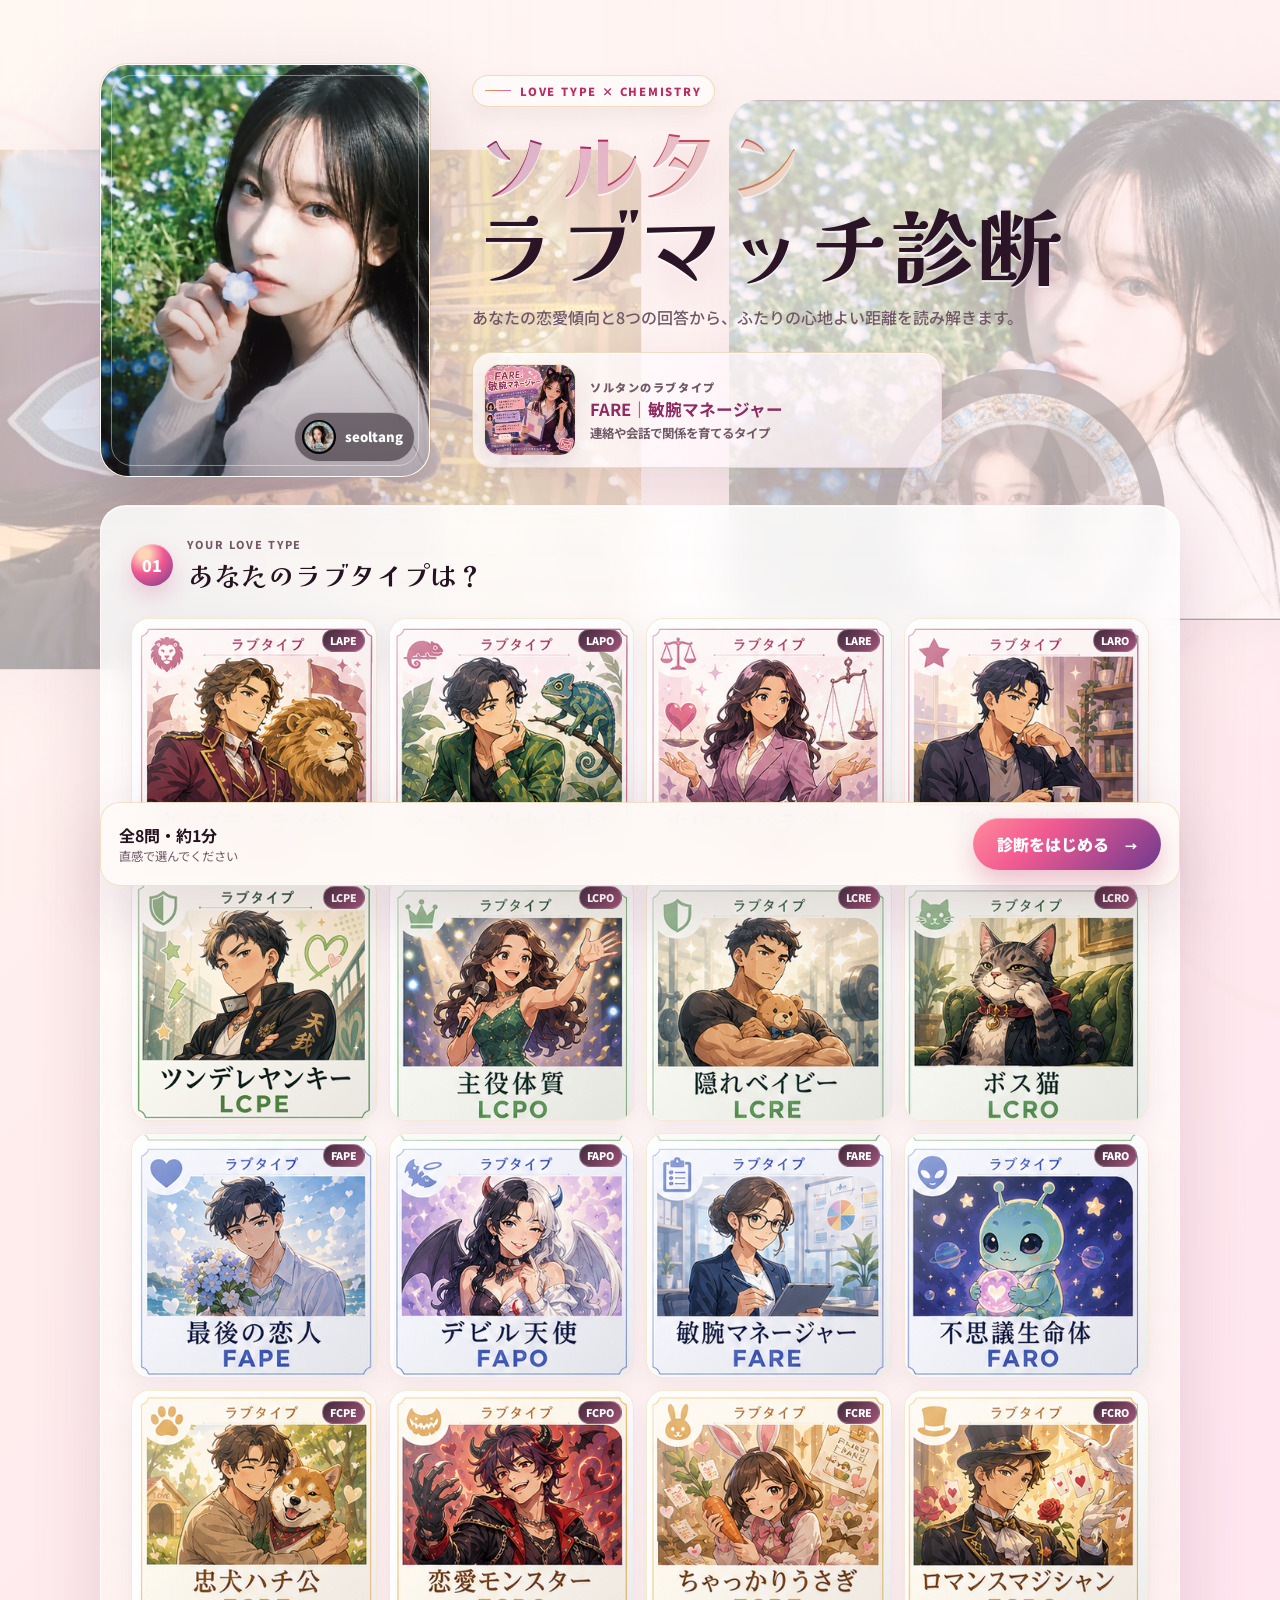
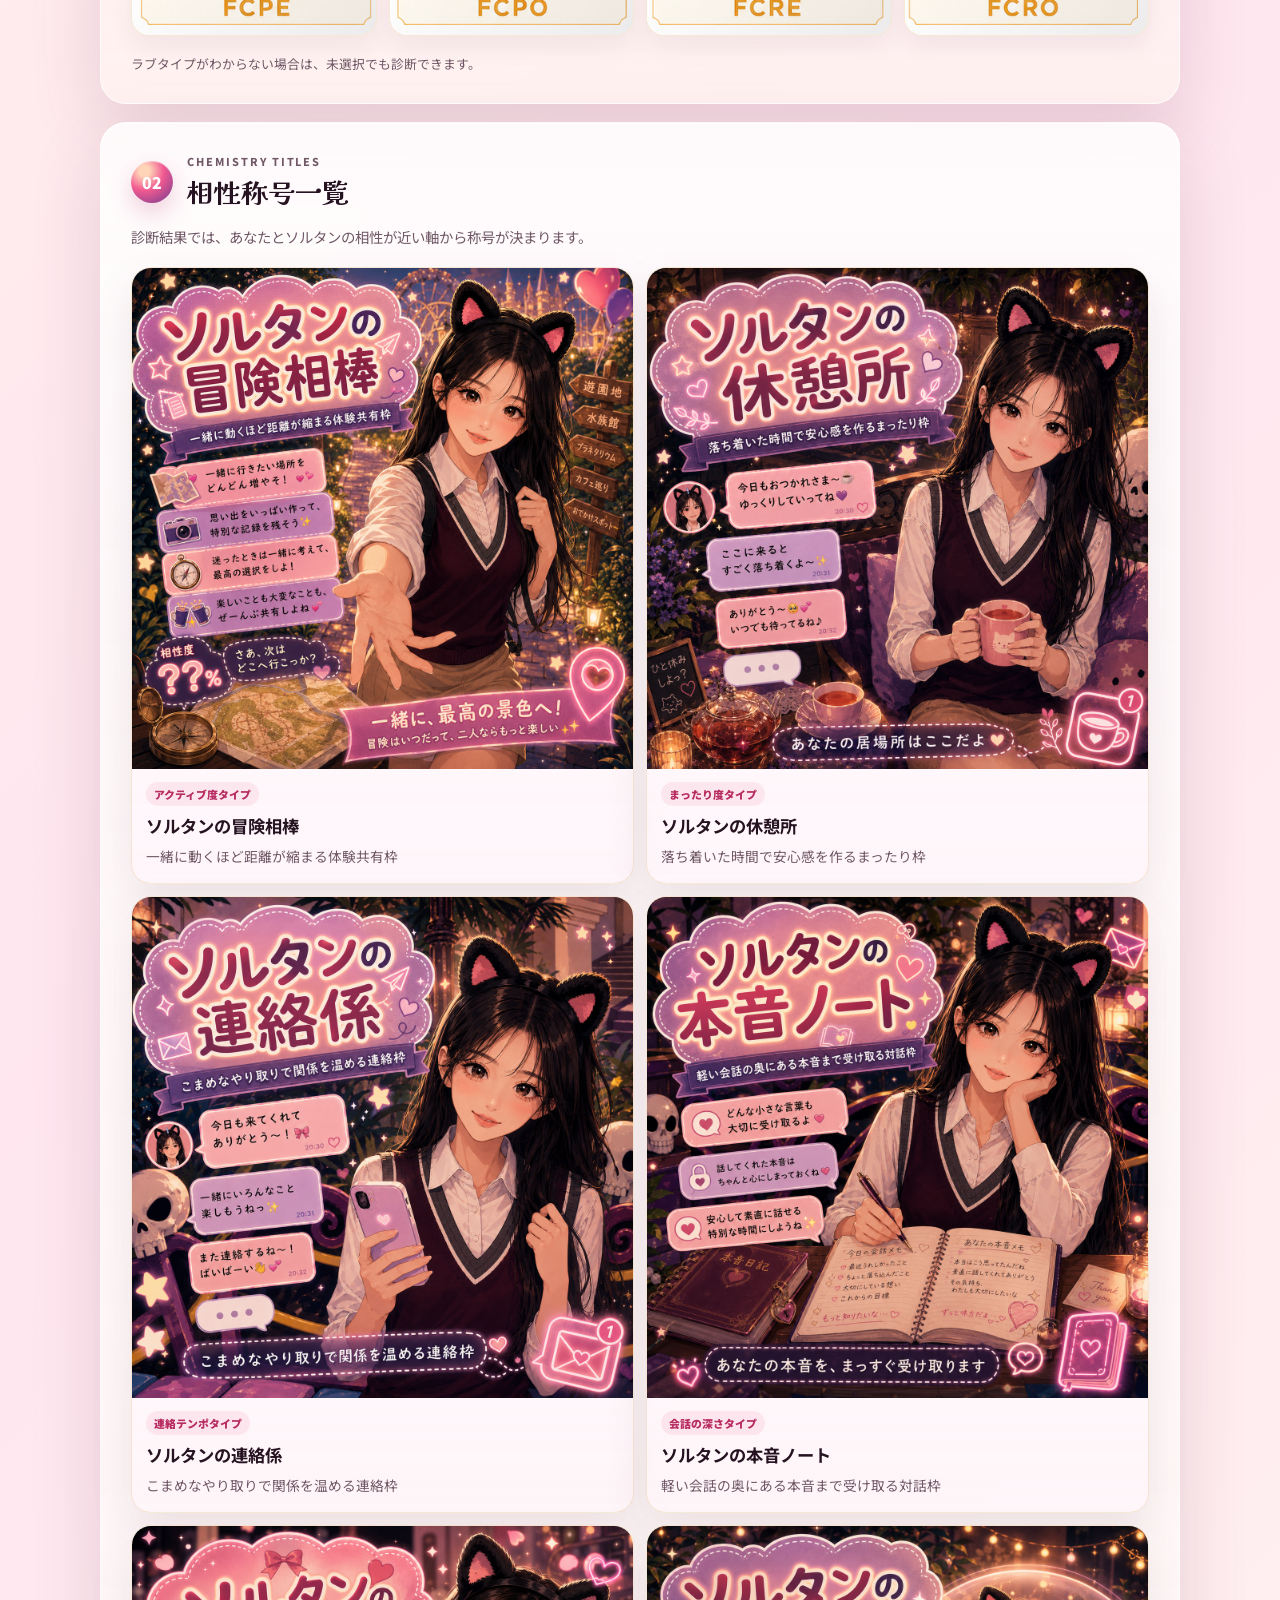
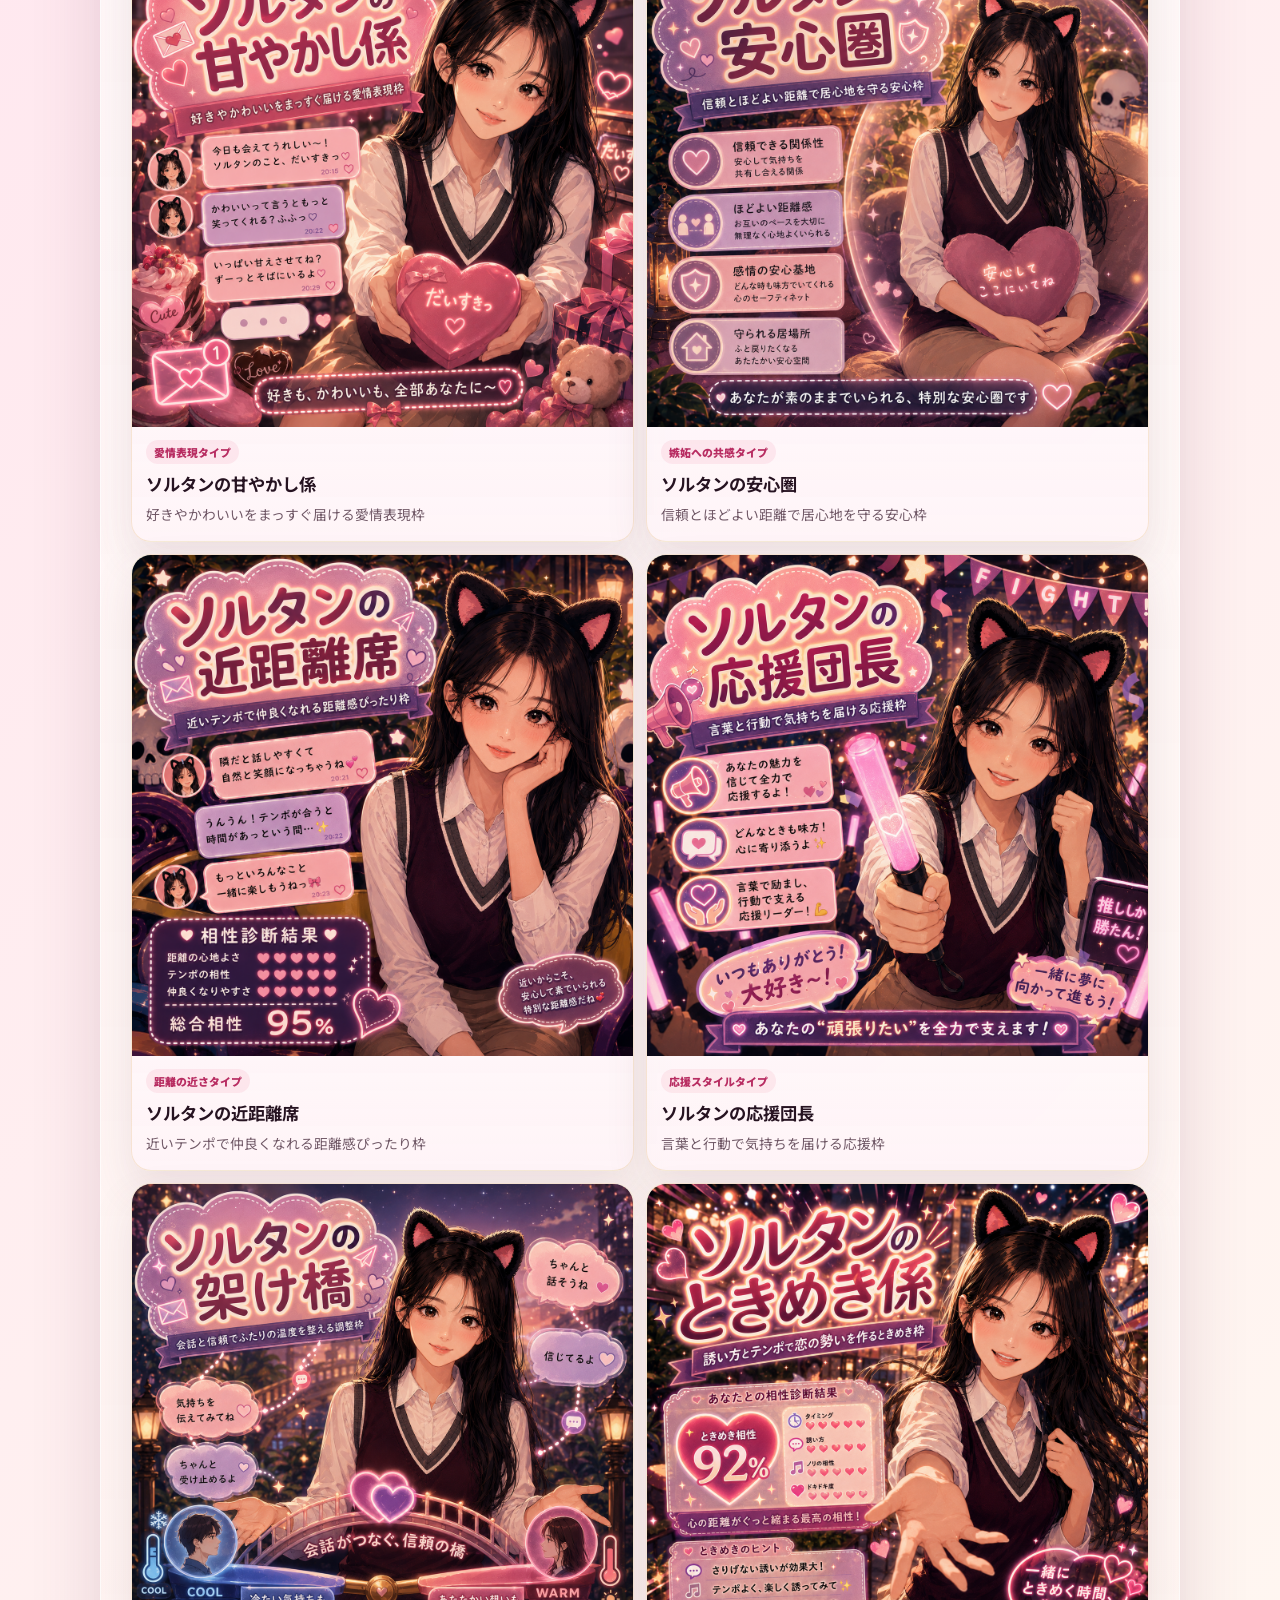
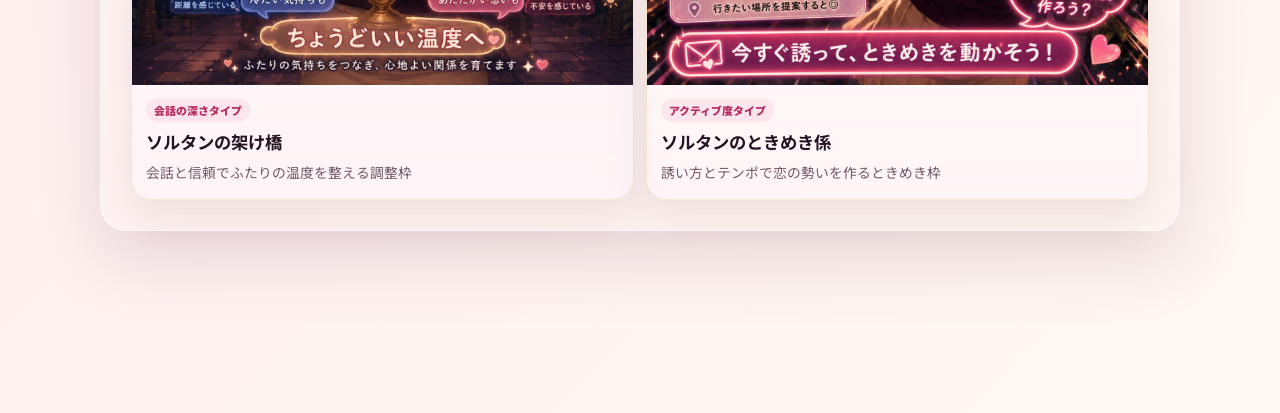
==== commit 34bb9b5d: "Rename Soltan diagnosis title" ====
--- a/sites/soltan/index.html
+++ b/sites/soltan/index.html
@@ -3,8 +3,8 @@
   <head>
     <meta charset="UTF-8" />
     <meta name="viewport" content="width=device-width, initial-scale=1.0" />
-    <meta name="description" content="ラブタイプと8つの質問から、ソルタンとの相性を診断します。" />
-    <title>ソルタン 相性診断</title>
+    <meta name="description" content="ラブタイプと8つの質問から、ソルタンラブマッチ診断を楽しめます。" />
+    <title>ソルタンラブマッチ診断</title>
     <link rel="preconnect" href="https://fonts.googleapis.com" />
     <link rel="preconnect" href="https://fonts.gstatic.com" crossorigin />
     <link href="https://fonts.googleapis.com/css2?family=DM+Serif+Display&family=Kaisei+Opti:wght@500;700&family=Noto+Sans+JP:wght@400;500;700;900&display=swap" rel="stylesheet" />
@@ -31,7 +31,7 @@
           </figure>
           <div>
             <p class="eyebrow">LOVE TYPE × CHEMISTRY</p>
-            <h1><span>ソルタン</span>との<br />相性診断</h1>
+            <h1><span>ソルタン</span><br />ラブマッチ診断</h1>
             <p class="lead">あなたの恋愛傾向と8つの回答から、ふたりの心地よい距離を読み解きます。</p>
             <div class="liver-profile-chip" aria-label="ソルタンのラブタイプ">
               <img src="新しいフォルダー/FARE.png" alt="敏腕マネージャー" />
@@ -134,7 +134,7 @@
           </div>
           <p class="share-description">カードを表示して、画像を長押し保存できます。</p>
           <div class="result-card-frame">
-            <img id="resultCardImage" alt="ソルタン相性診断の結果カード" />
+            <img id="resultCardImage" alt="ソルタンラブマッチ診断の結果カード" />
           </div>
           <button class="primary-button card-download" id="downloadButton" type="button">結果カードを表示</button>
         </section>
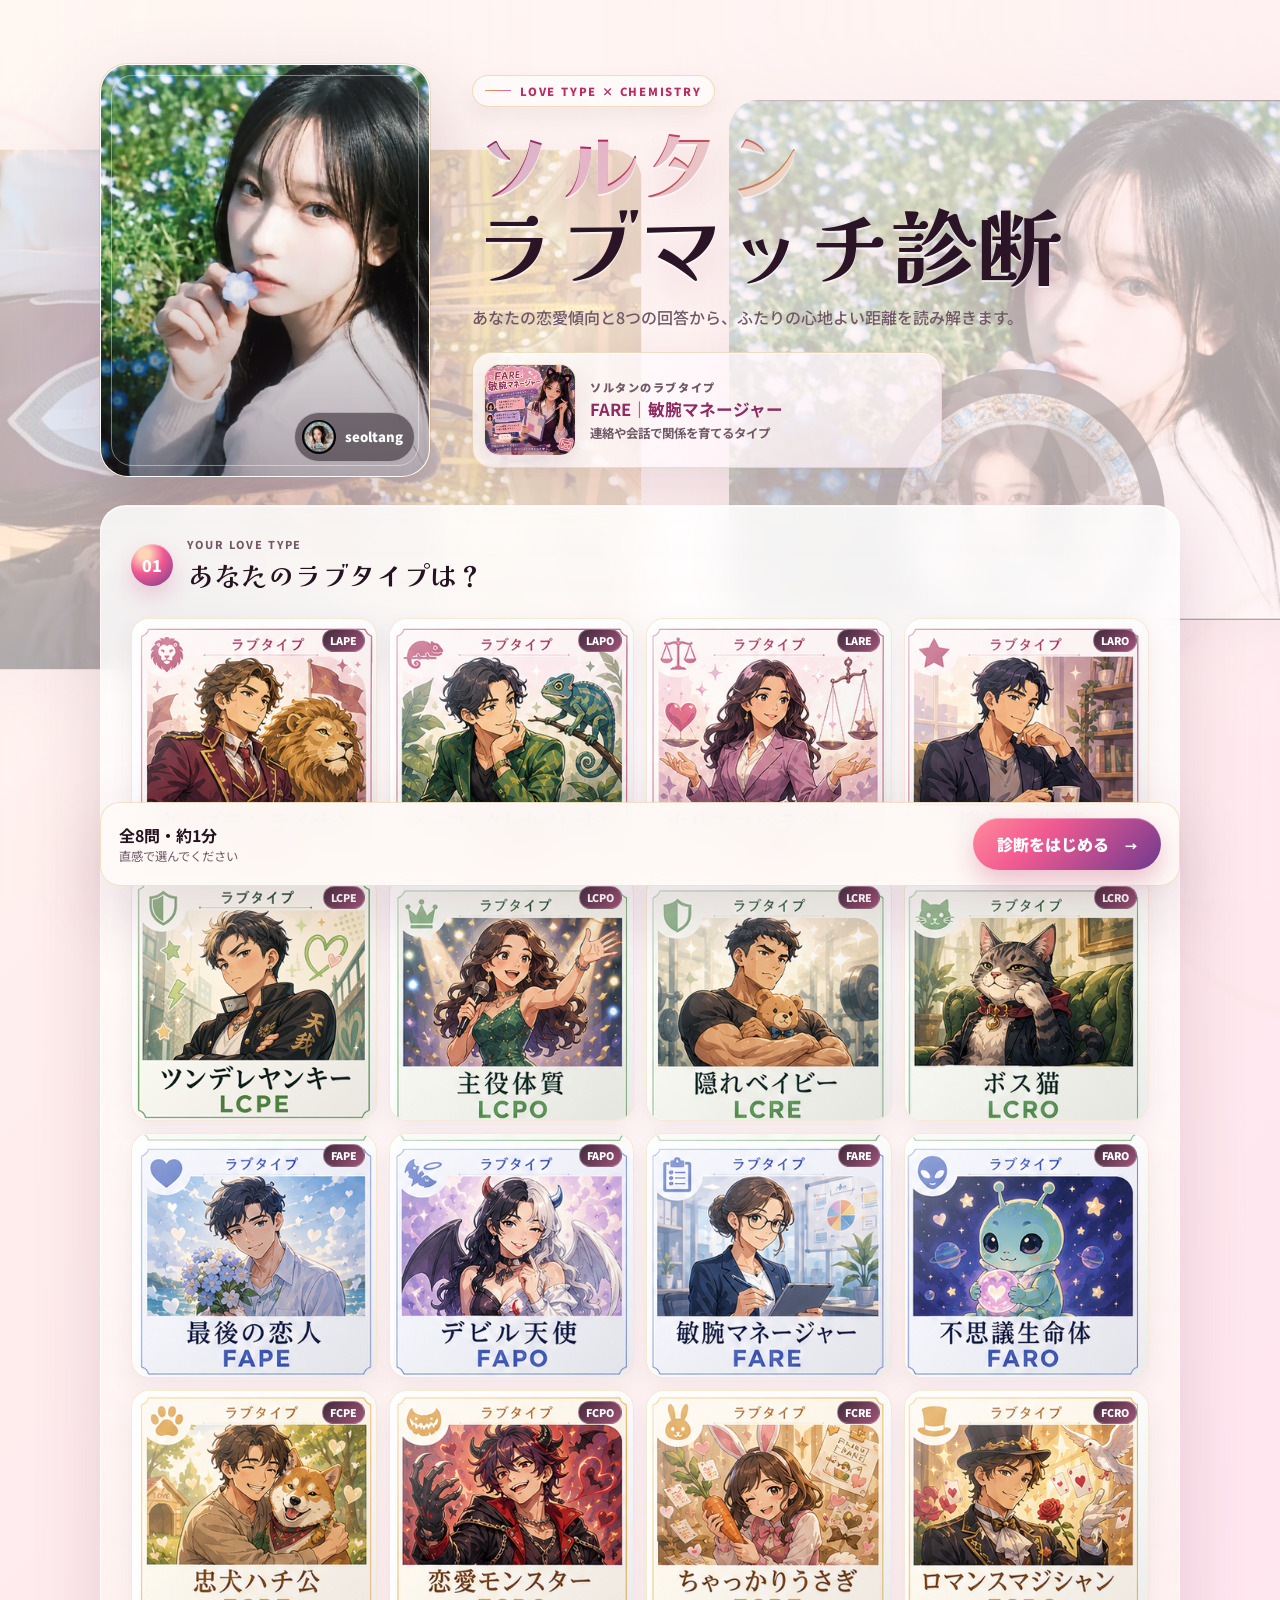
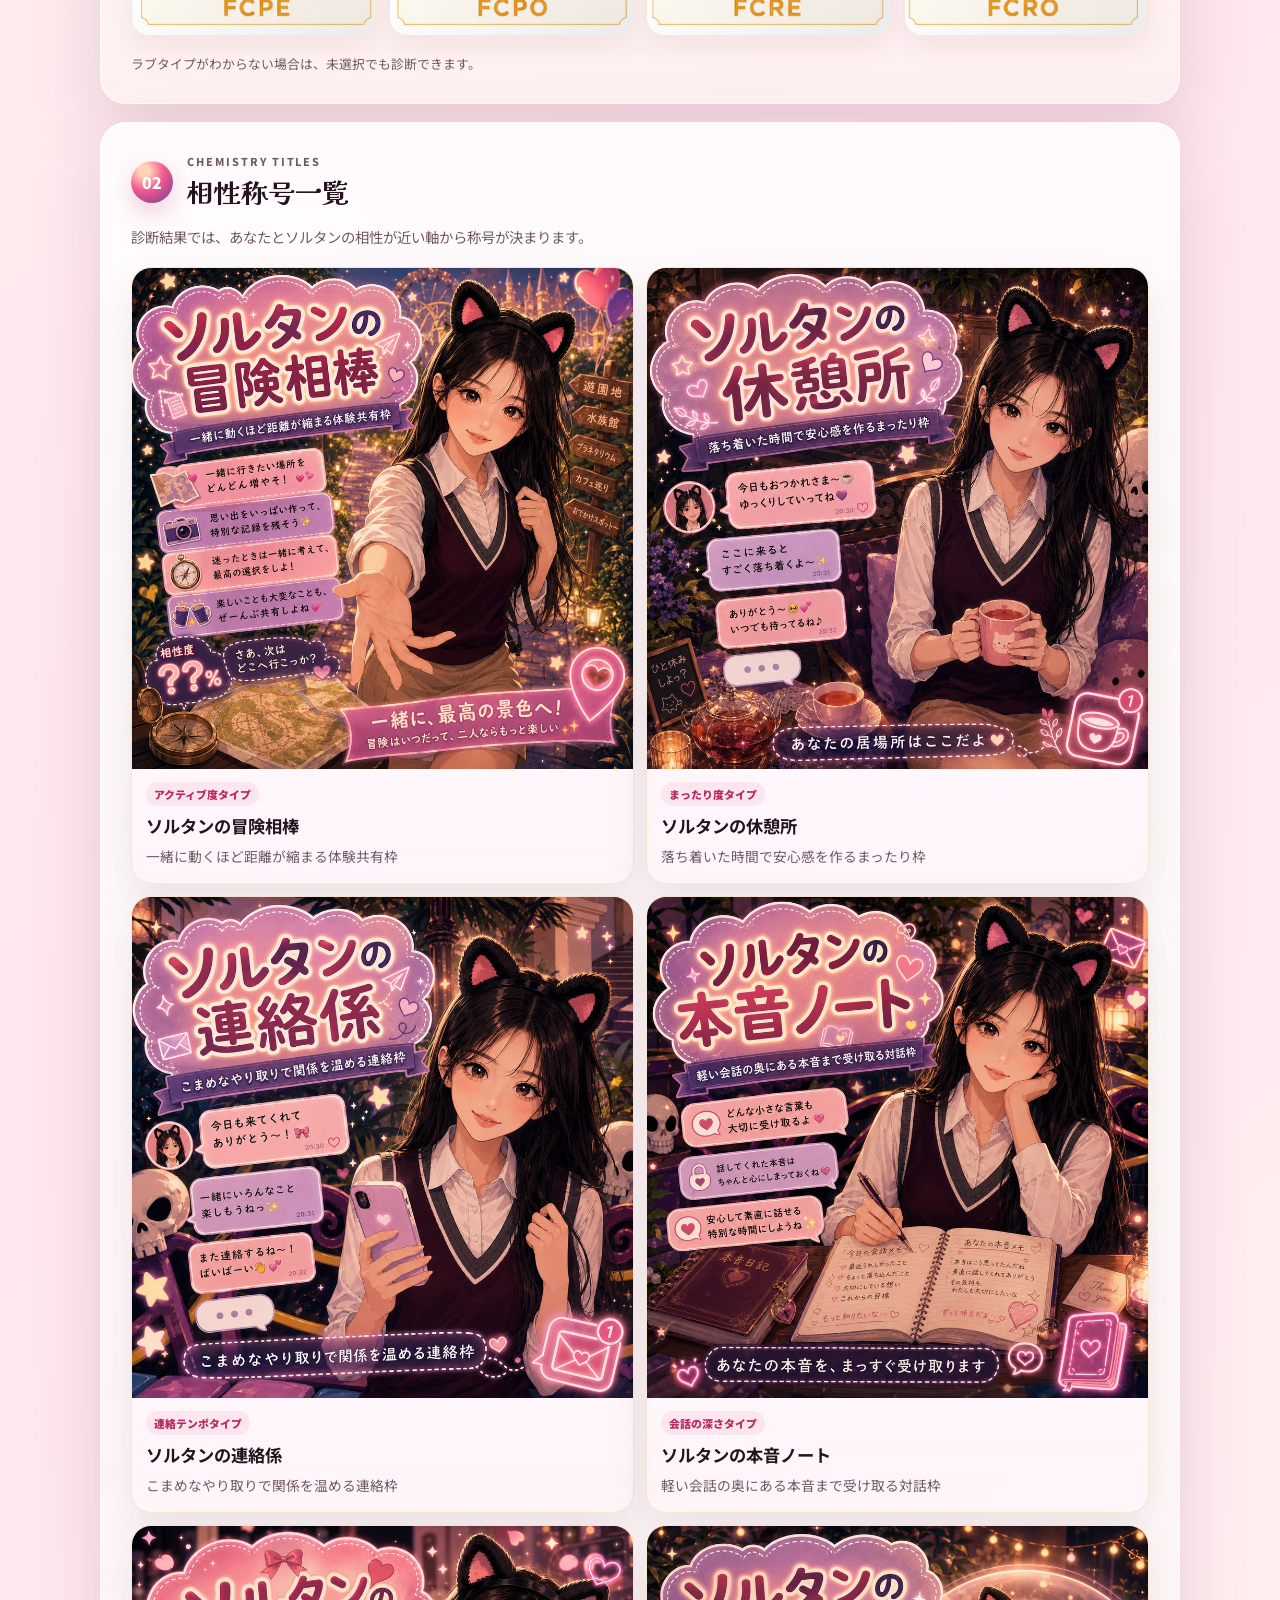
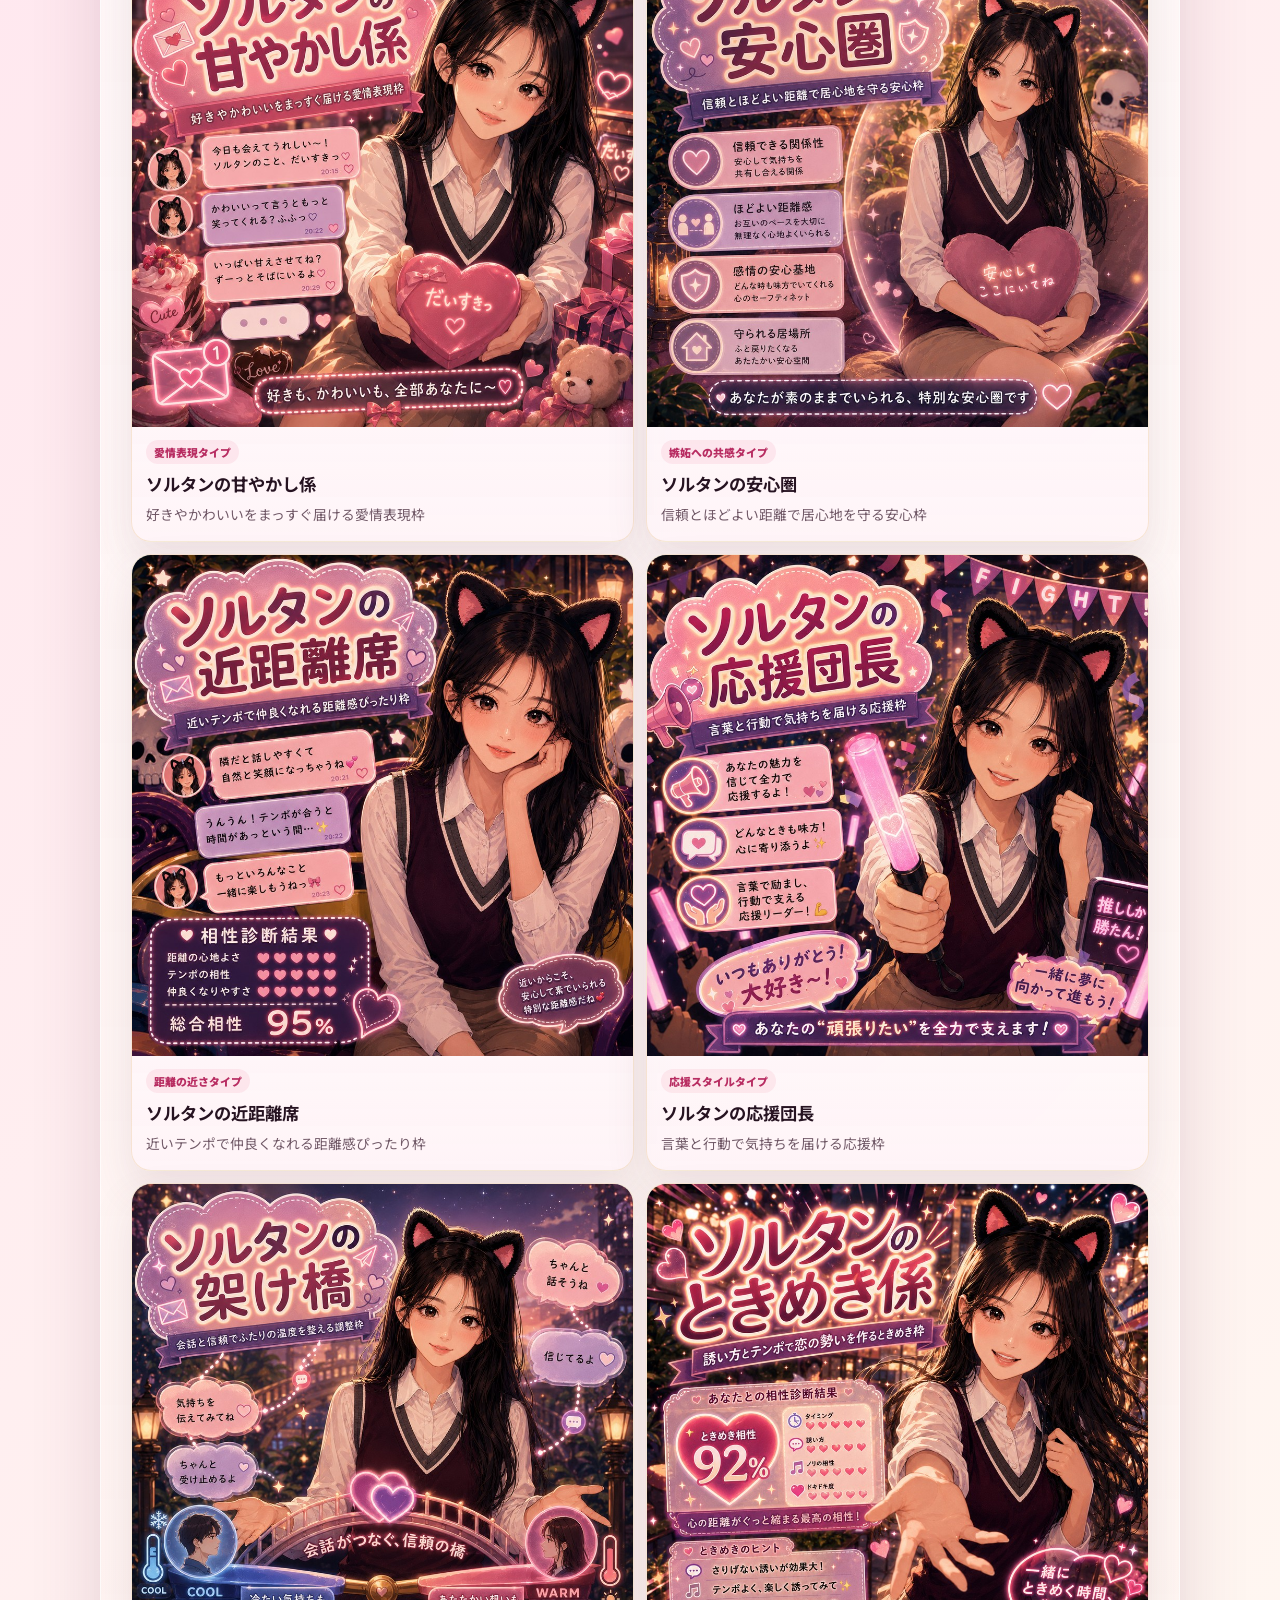
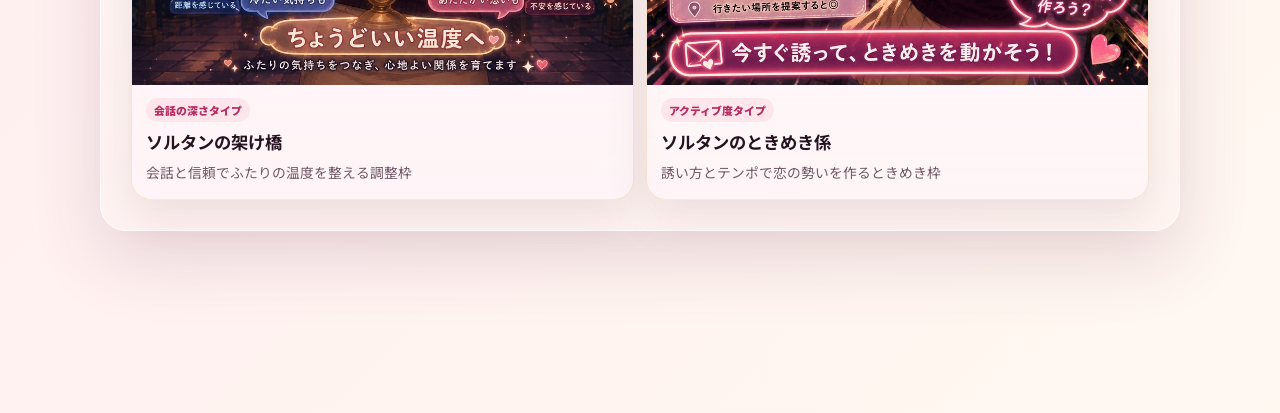
==== commit 4b5780e3: "Use cached-busted role JPEG assets" ====
--- a/sites/soltan/index.html
+++ b/sites/soltan/index.html
@@ -153,6 +153,6 @@
         <img id="cardOverlayImage" alt="保存用の診断結果カード" />
       </div>
     </main>
-    <script src="app.js"></script>
+    <script src="app.js?v=20260627-role-jpg"></script>
   </body>
 </html>
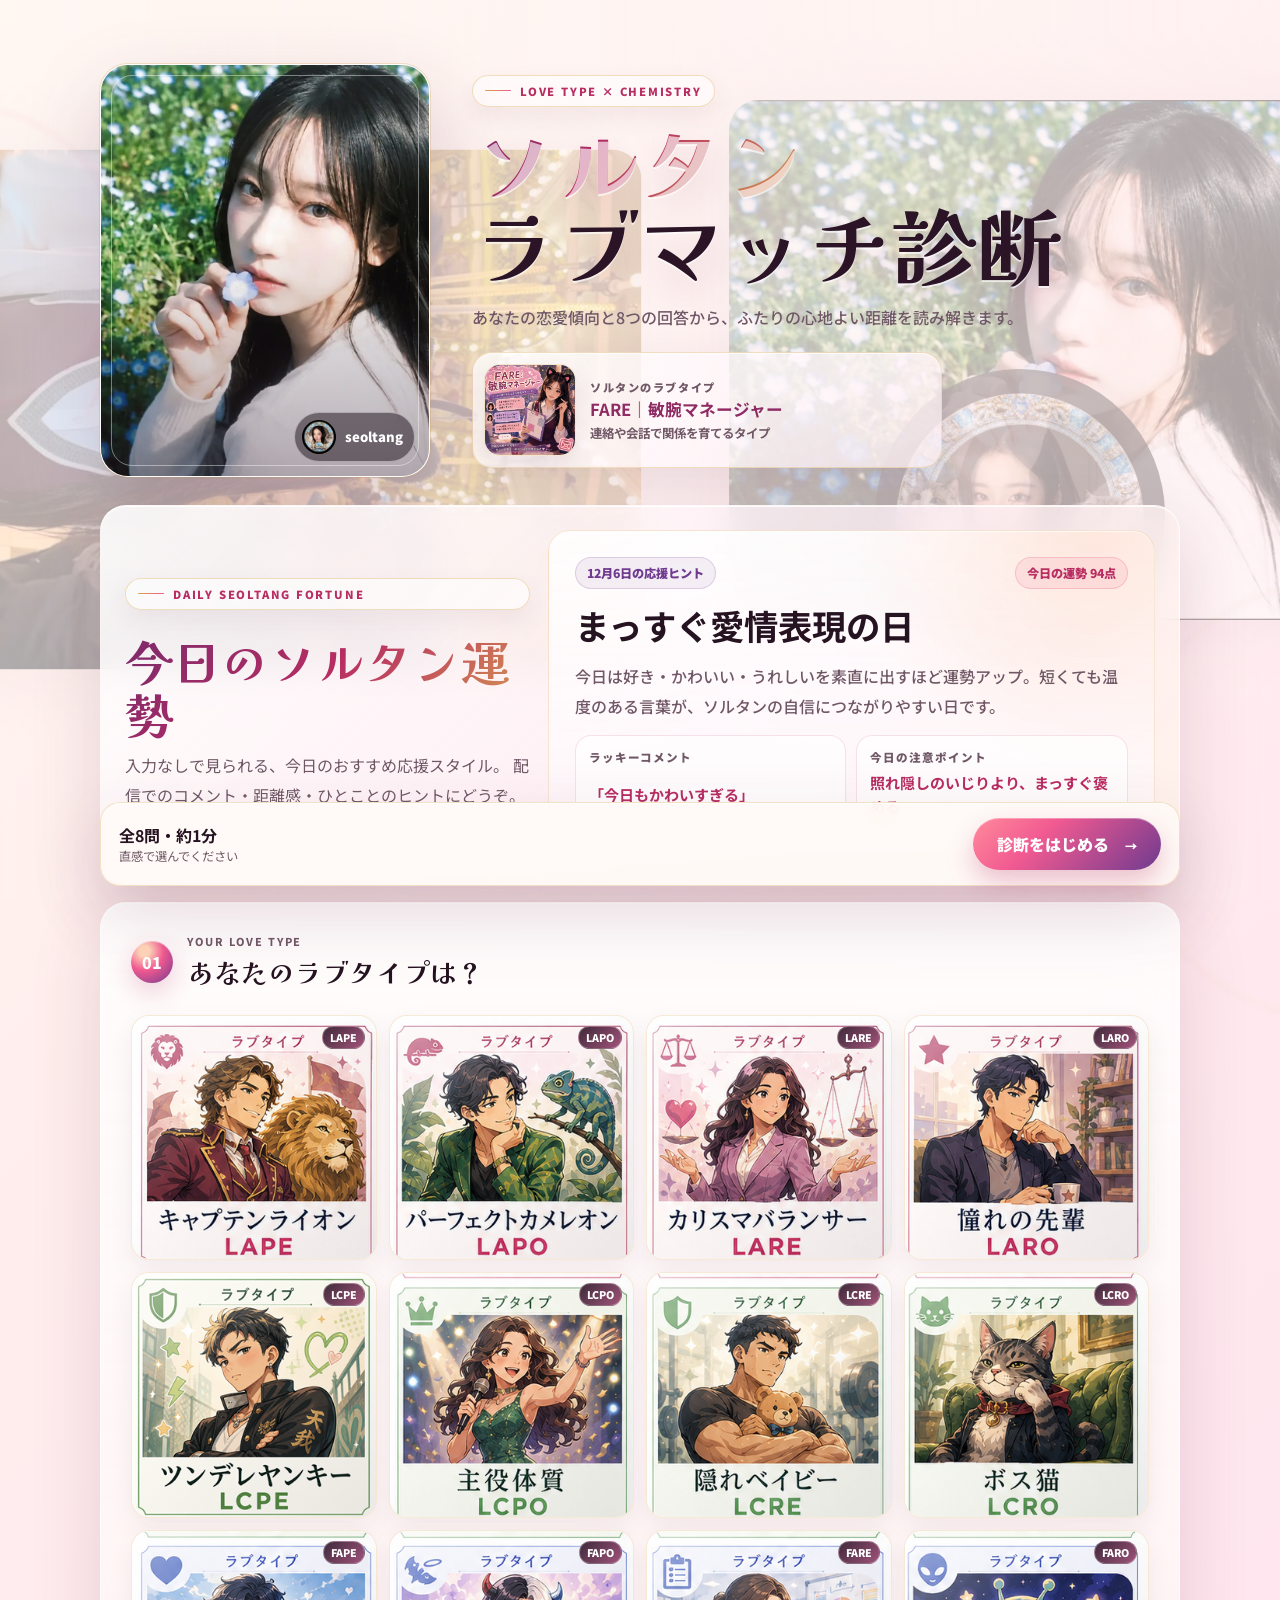
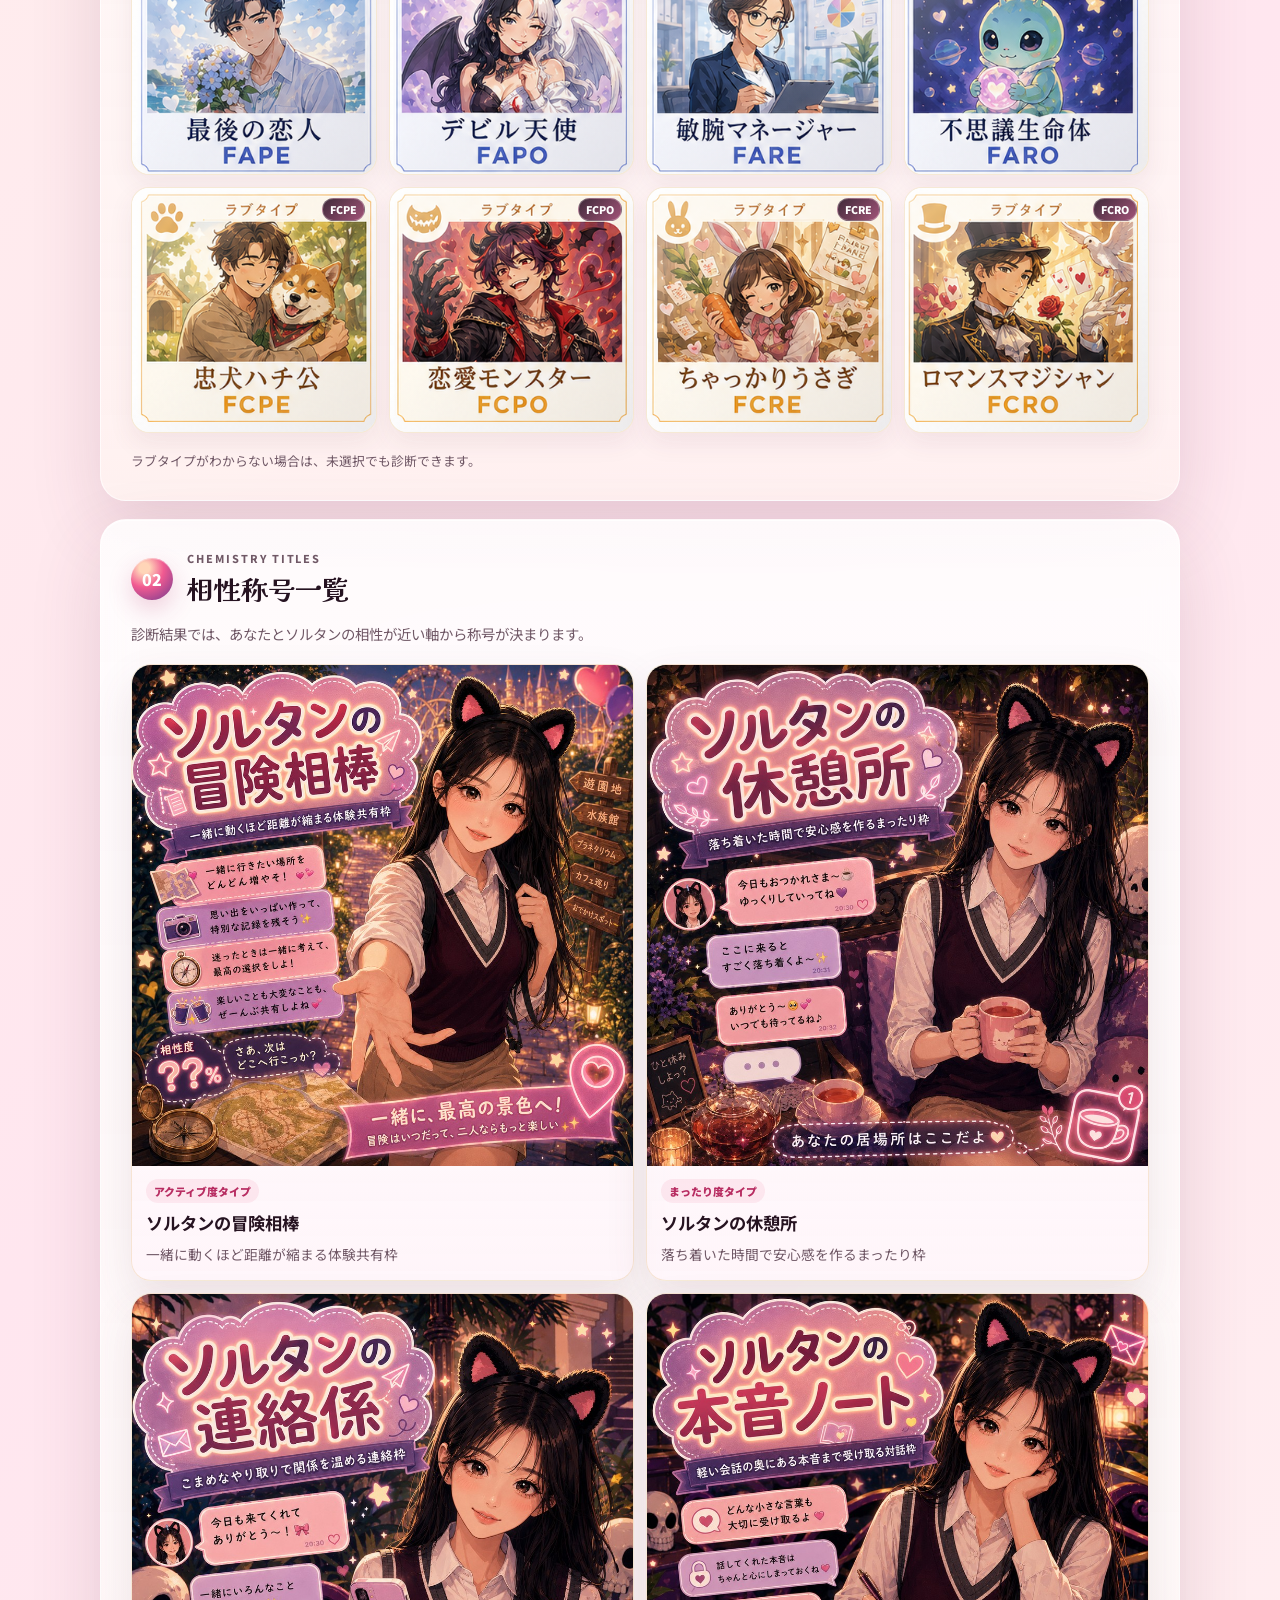
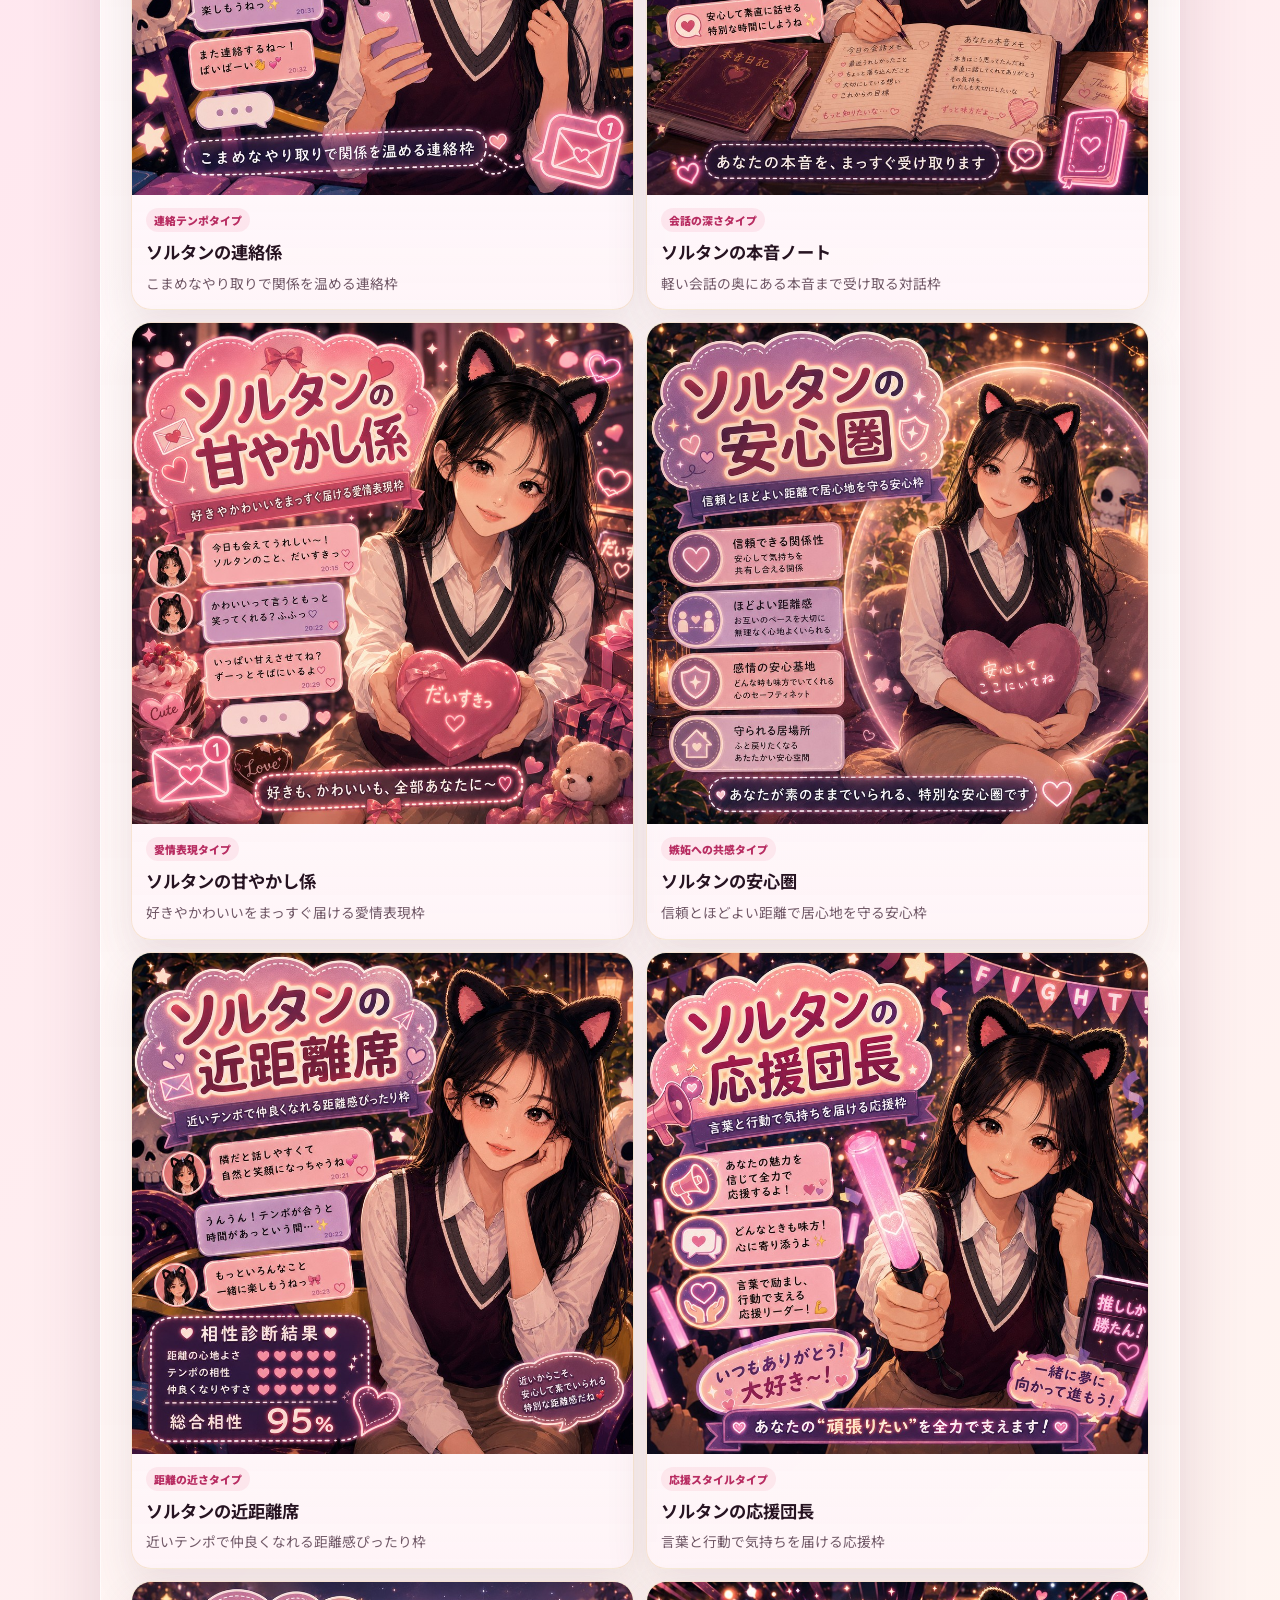
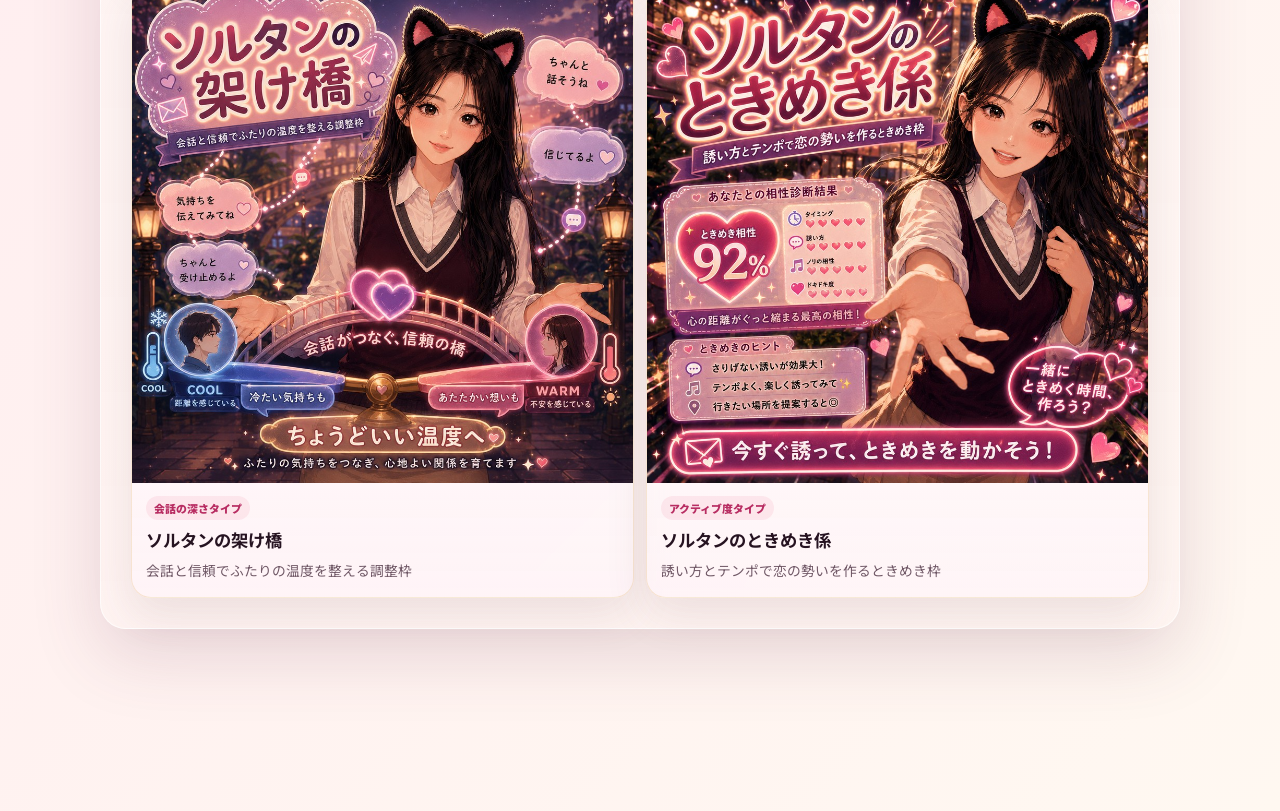
==== commit ab0064bc: "Add daily fortune cards" ====
--- a/sites/soltan/index.html
+++ b/sites/soltan/index.html
@@ -43,6 +43,35 @@
             </div>
           </div>
         </header>
+
+        <section class="daily-fortune-panel" aria-labelledby="dailyFortuneHeading">
+          <div class="daily-fortune-copy">
+            <p class="eyebrow">DAILY SEOLTANG FORTUNE</p>
+            <h2 id="dailyFortuneHeading">今日のソルタン運勢</h2>
+            <p>
+              入力なしで見られる、今日のおすすめ応援スタイル。
+              配信でのコメント・距離感・ひとことのヒントにどうぞ。
+            </p>
+          </div>
+          <div class="daily-fortune-card">
+            <div class="daily-fortune-meta">
+              <span id="dailyFortuneDate"></span>
+              <strong id="dailyFortuneScore"></strong>
+            </div>
+            <h3 id="dailyFortuneTheme"></h3>
+            <p id="dailyFortuneMessage"></p>
+            <div class="daily-fortune-tips">
+              <div>
+                <span>ラッキーコメント</span>
+                <strong id="dailyFortuneLucky"></strong>
+              </div>
+              <div>
+                <span>今日の注意ポイント</span>
+                <strong id="dailyFortuneCaution"></strong>
+              </div>
+            </div>
+          </div>
+        </section>
 
         <section class="selection-panel" aria-labelledby="loveHeading">
           <div class="section-heading">
--- a/sites/soltan/styles.css
+++ b/sites/soltan/styles.css
@@ -48,6 +48,21 @@
 .liver-profile-chip span { color: var(--muted); font-size: .7rem; font-weight: 900; letter-spacing: .14em; }
 .liver-profile-chip strong { color: #8f2b63; font-size: 1.04rem; line-height: 1.3; }
 .liver-profile-chip small { color: var(--muted); font-size: .78rem; font-weight: 700; }
+.daily-fortune-panel { display: grid; grid-template-columns: minmax(0,.8fr) minmax(320px,1.2fr); gap: 18px; align-items: stretch; margin: 0 0 18px; padding: 24px; border: 1px solid rgba(255,255,255,.66); border-radius: 26px; background: linear-gradient(135deg, rgba(255,255,255,.88), rgba(255,239,246,.72) 56%, rgba(255,244,232,.74)); box-shadow: var(--shadow), inset 0 1px 0 rgba(255,255,255,.8); backdrop-filter: blur(16px); }
+.daily-fortune-copy { display: grid; align-content: center; gap: 12px; }
+.daily-fortune-copy h2 { margin: 0; color: transparent; background: linear-gradient(135deg, #7c2a6c 0%, var(--pink-dark) 48%, var(--gold) 100%); -webkit-background-clip: text; background-clip: text; font: 700 clamp(1.8rem,4vw,3rem)/1.1 var(--display); letter-spacing: 0; }
+.daily-fortune-copy p:last-child { margin: 0; color: var(--muted); line-height: 1.85; }
+.daily-fortune-card { display: grid; gap: 14px; padding: clamp(18px,3vw,26px); border: 1px solid rgba(216,165,79,.22); border-radius: 22px; background: radial-gradient(circle at 90% 0%, rgba(255,177,141,.28), transparent 38%), linear-gradient(180deg, rgba(255,255,255,.86), rgba(255,246,250,.72)); box-shadow: inset 0 1px 0 rgba(255,255,255,.72); }
+.daily-fortune-meta { display: flex; flex-wrap: wrap; gap: 8px; align-items: center; justify-content: space-between; }
+.daily-fortune-meta span,.daily-fortune-meta strong { display: inline-grid; min-height: 32px; place-items: center; padding: 6px 11px; border-radius: 999px; font-size: .76rem; font-weight: 900; }
+.daily-fortune-meta span { color: var(--violet); border: 1px solid rgba(111,58,143,.18); background: rgba(111,58,143,.08); }
+.daily-fortune-meta strong { color: var(--pink-dark); border: 1px solid rgba(236,93,131,.25); background: rgba(236,93,131,.1); }
+.daily-fortune-card h3 { margin: 0; color: var(--ink); font-size: clamp(1.35rem,3vw,2.15rem); line-height: 1.28; }
+.daily-fortune-card p { margin: 0; color: var(--muted); font-weight: 500; line-height: 1.9; }
+.daily-fortune-tips { display: grid; grid-template-columns: 1fr 1fr; gap: 10px; }
+.daily-fortune-tips div { display: grid; gap: 6px; padding: 13px; border: 1px solid rgba(200,61,104,.14); border-radius: 16px; background: rgba(255,255,255,.62); }
+.daily-fortune-tips span { color: var(--muted); font-size: .72rem; font-weight: 900; letter-spacing: .08em; }
+.daily-fortune-tips strong { color: var(--pink-dark); font-size: .94rem; line-height: 1.55; }
 .selection-panel,.role-list-panel,.question-card,.score-card,.result-copy-card,.axis-card,.share-card-section { border: 1px solid rgba(255,255,255,.64); border-radius: 26px; background: linear-gradient(180deg, rgba(255,255,255,.84), rgba(255,244,241,.7)); box-shadow: var(--shadow), inset 0 1px 0 rgba(255,255,255,.74); backdrop-filter: blur(16px); }
 .selection-panel { padding: 30px; }
 .role-list-panel { margin-top: 18px; padding: 30px; }
@@ -145,6 +160,8 @@
   .photo-backdrop { opacity: .28; }
   .photo-backdrop img { width: 72vw; }
   .photo-backdrop img:nth-child(3) { display: none; }
+  .daily-fortune-panel { grid-template-columns: 1fr; padding: 16px; border-radius: 22px; }
+  .daily-fortune-tips { grid-template-columns: 1fr; }
   .selection-panel,.role-list-panel { padding: 16px; }.love-grid { gap: 7px; }.role-list-grid { grid-template-columns:1fr; }.love-option { border-radius: 10px; }.love-code { top:6px;right:6px;padding:2px 5px;font-size:.55rem; }
   .start-strip { padding: 12px; }.start-strip > div { display:none; }.primary-button { width:100%; }
   .result-grid { grid-template-columns:1fr; }.question-card h2 { margin-bottom:36px; }
